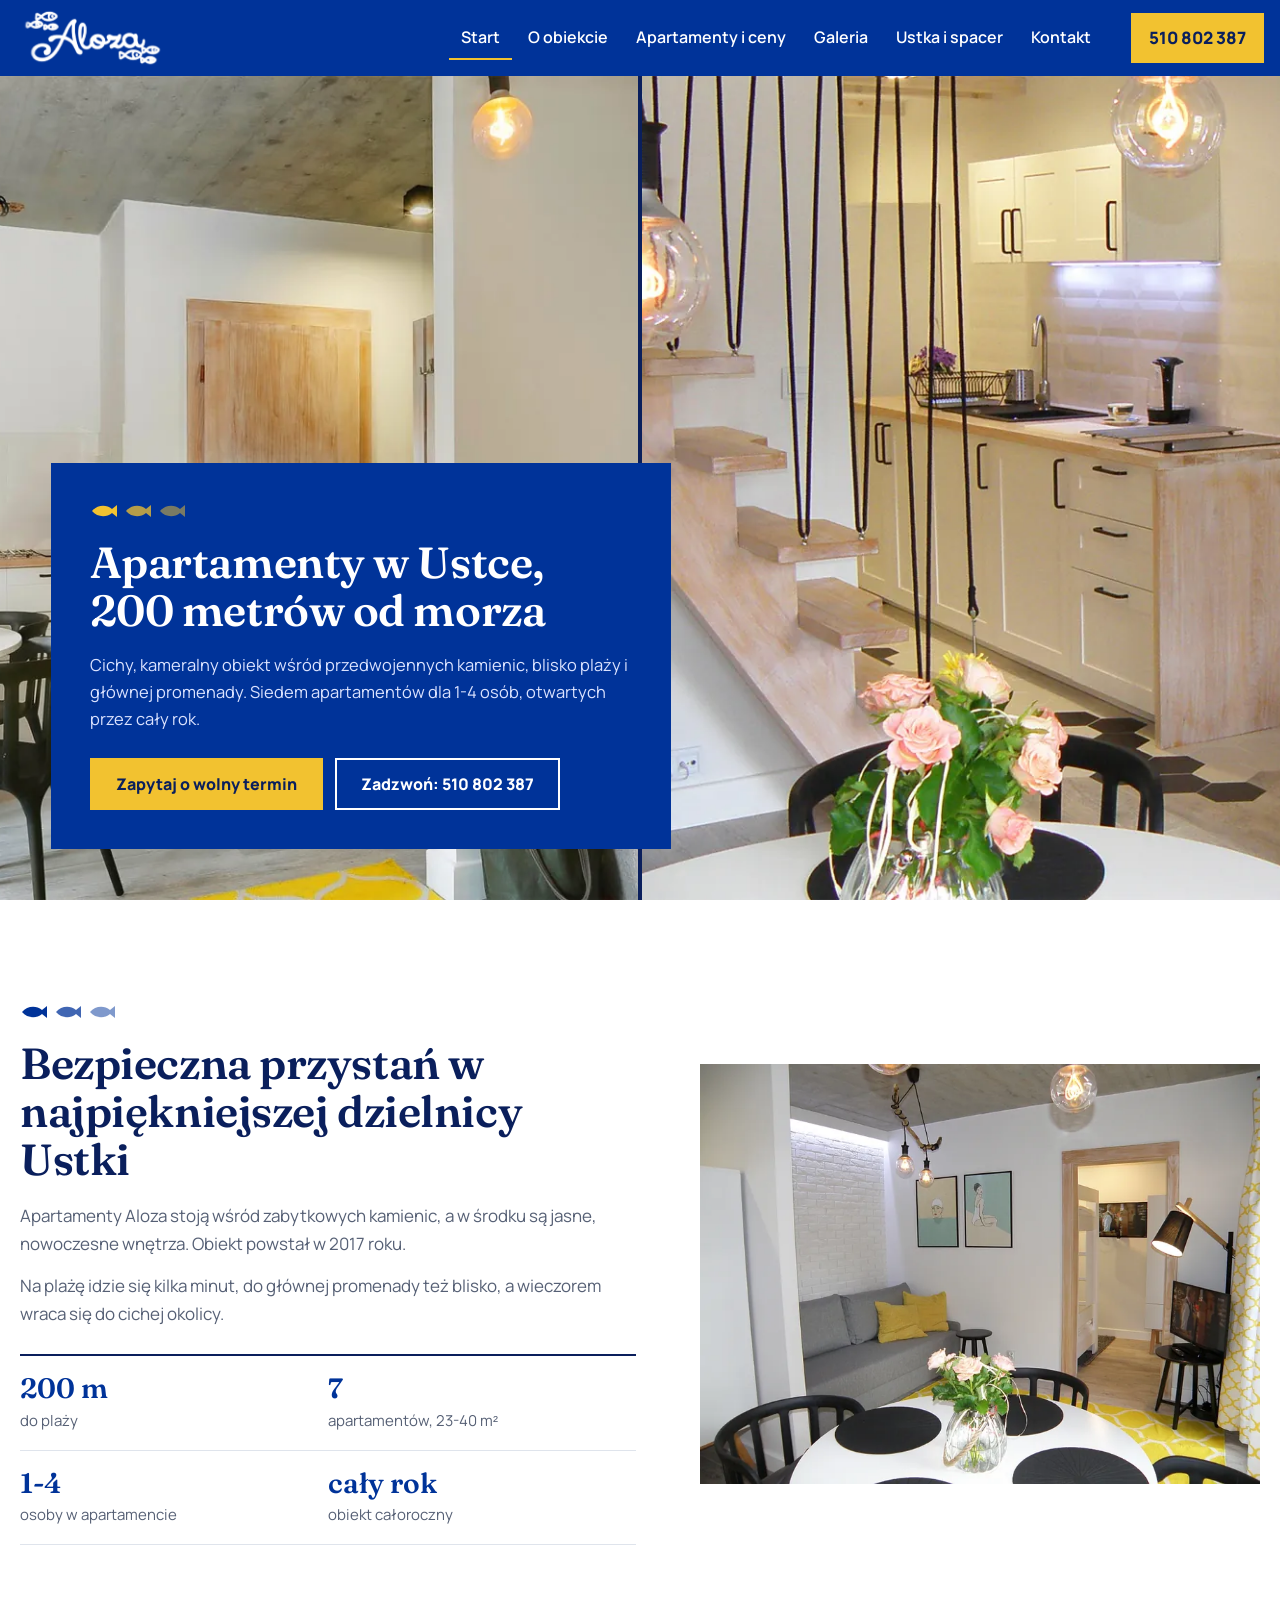
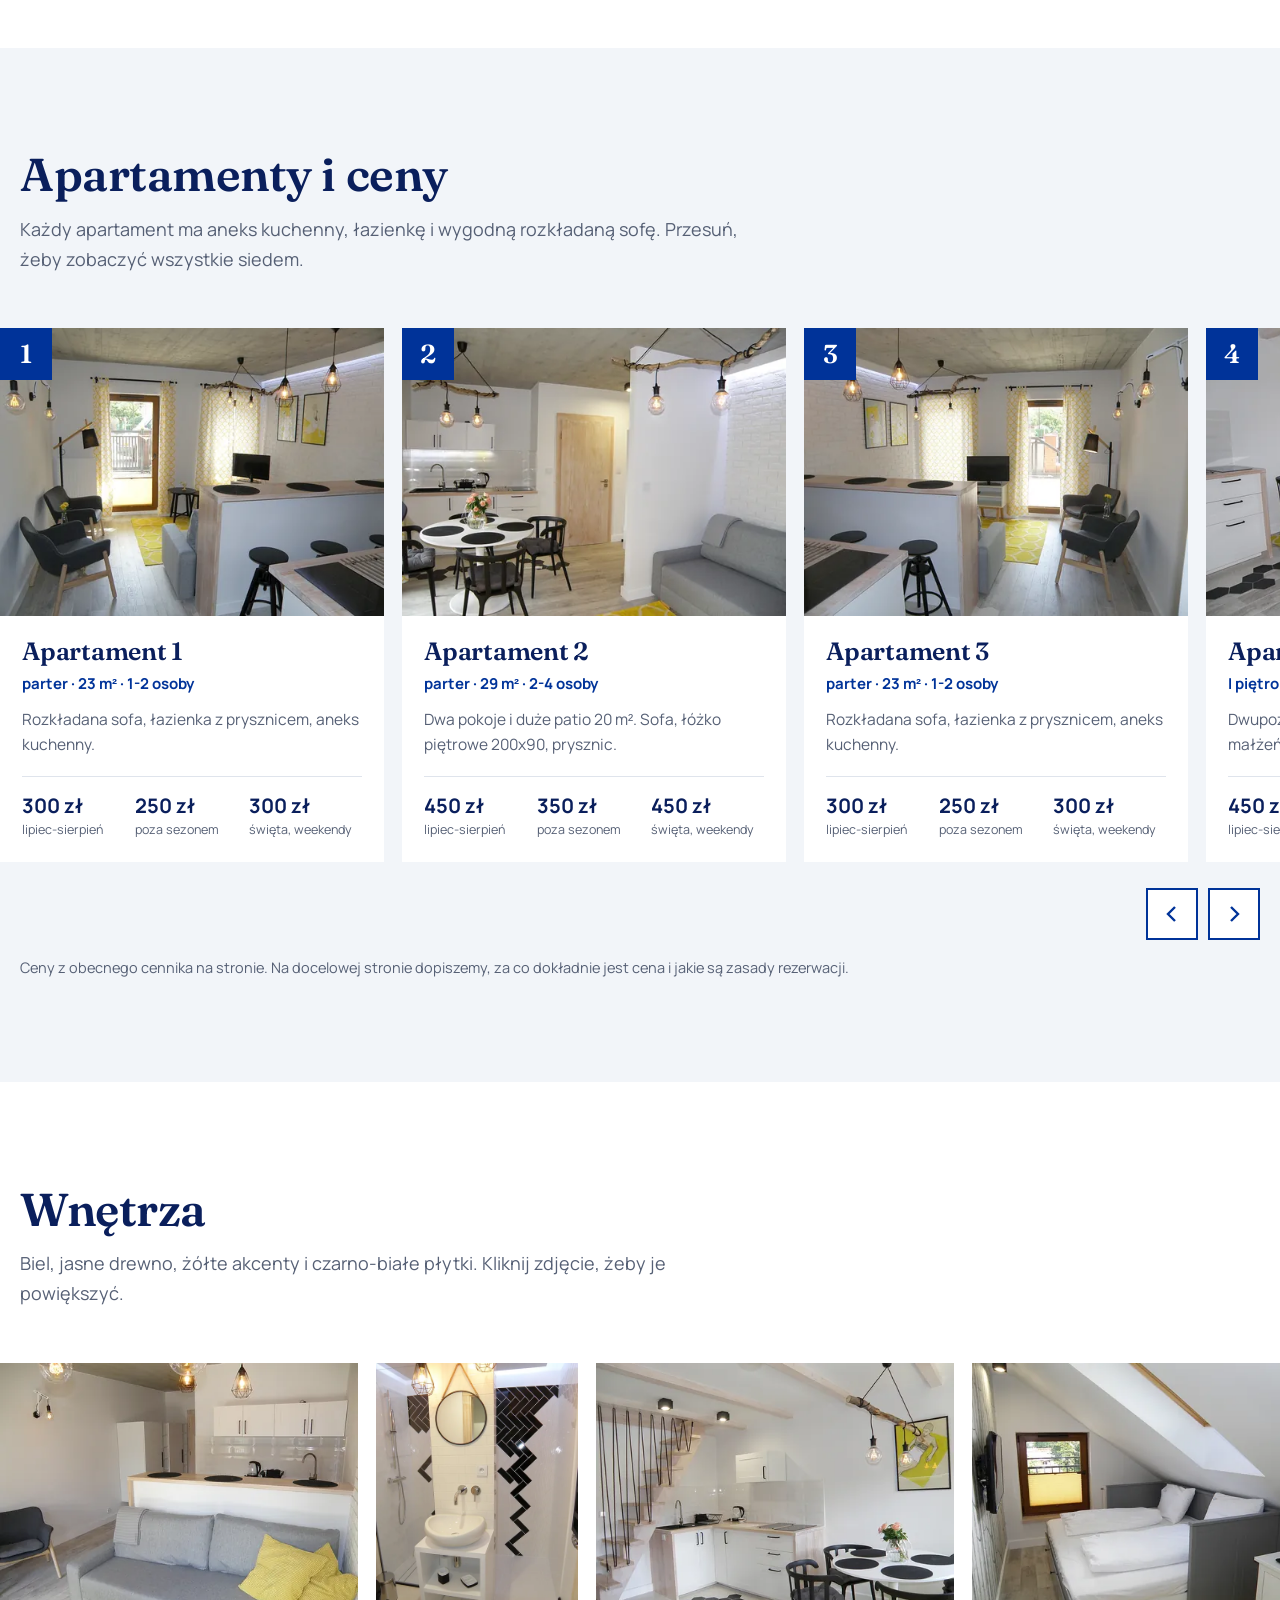
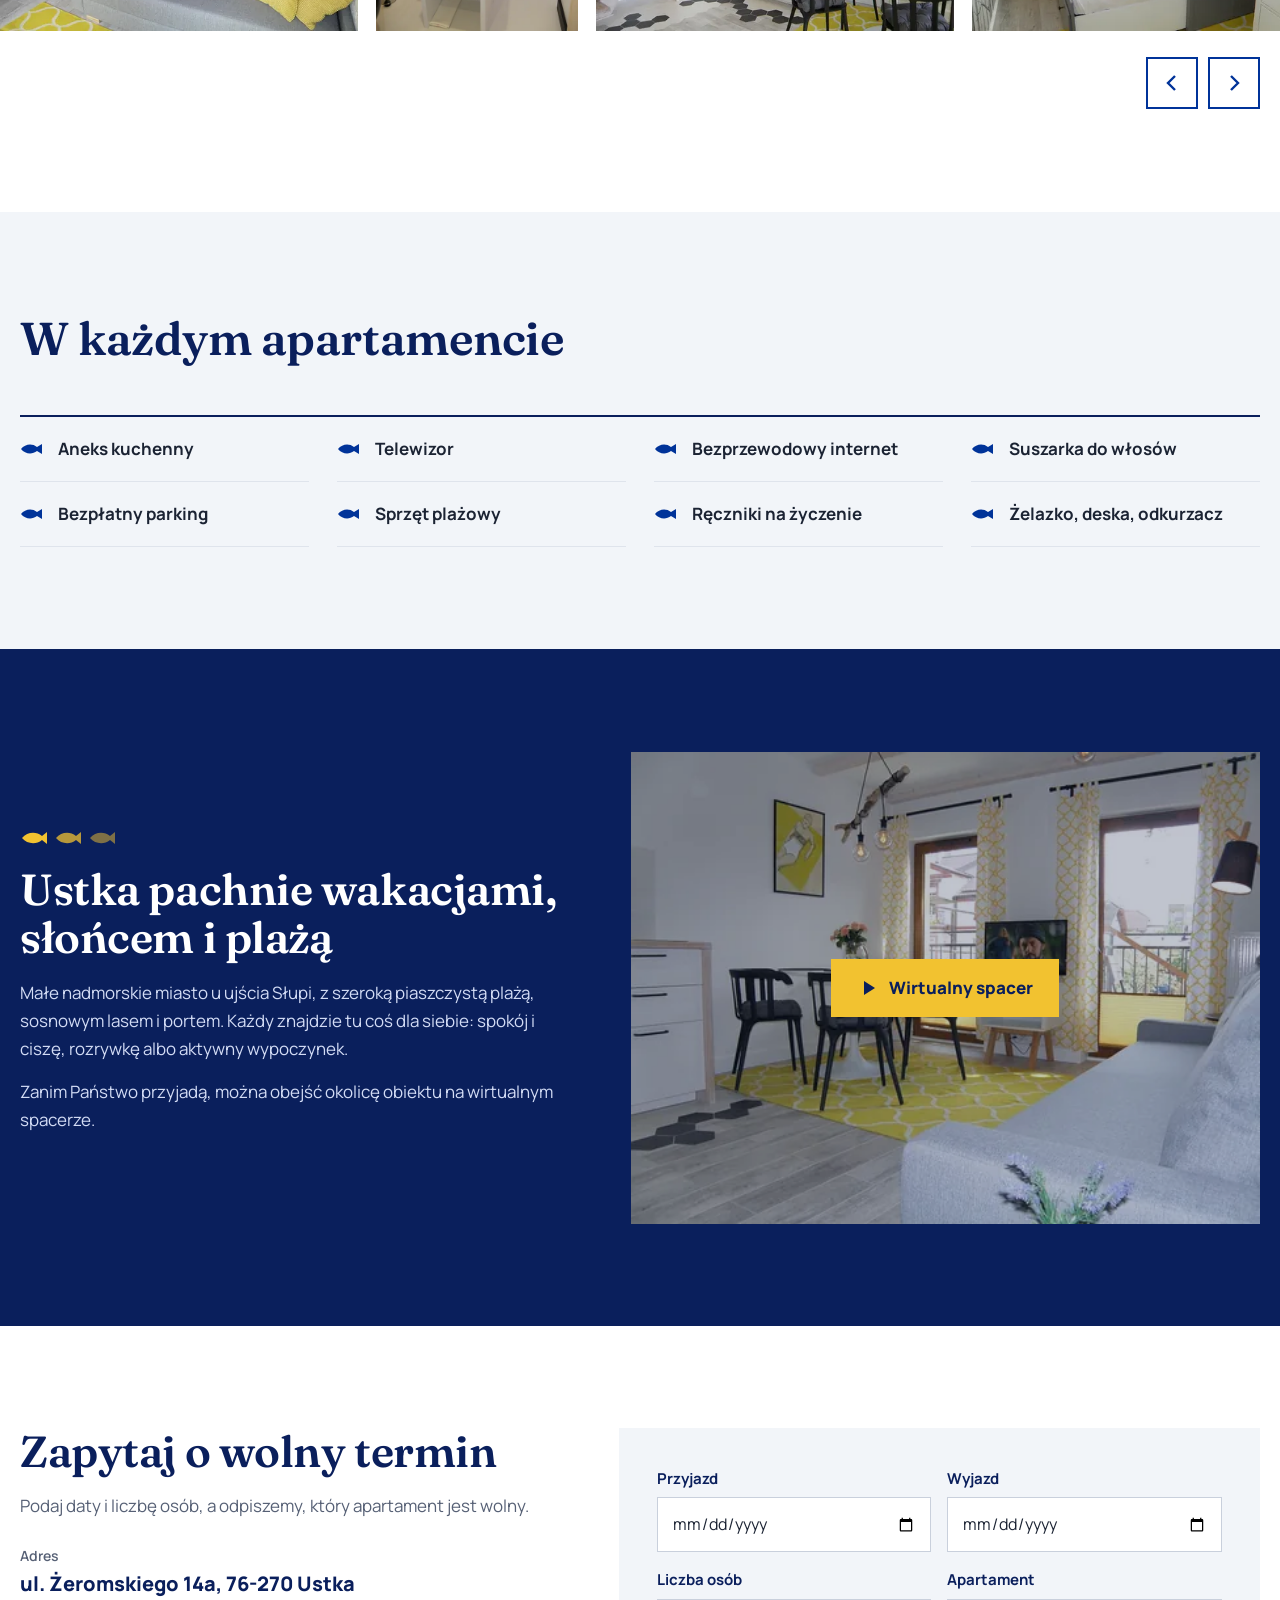
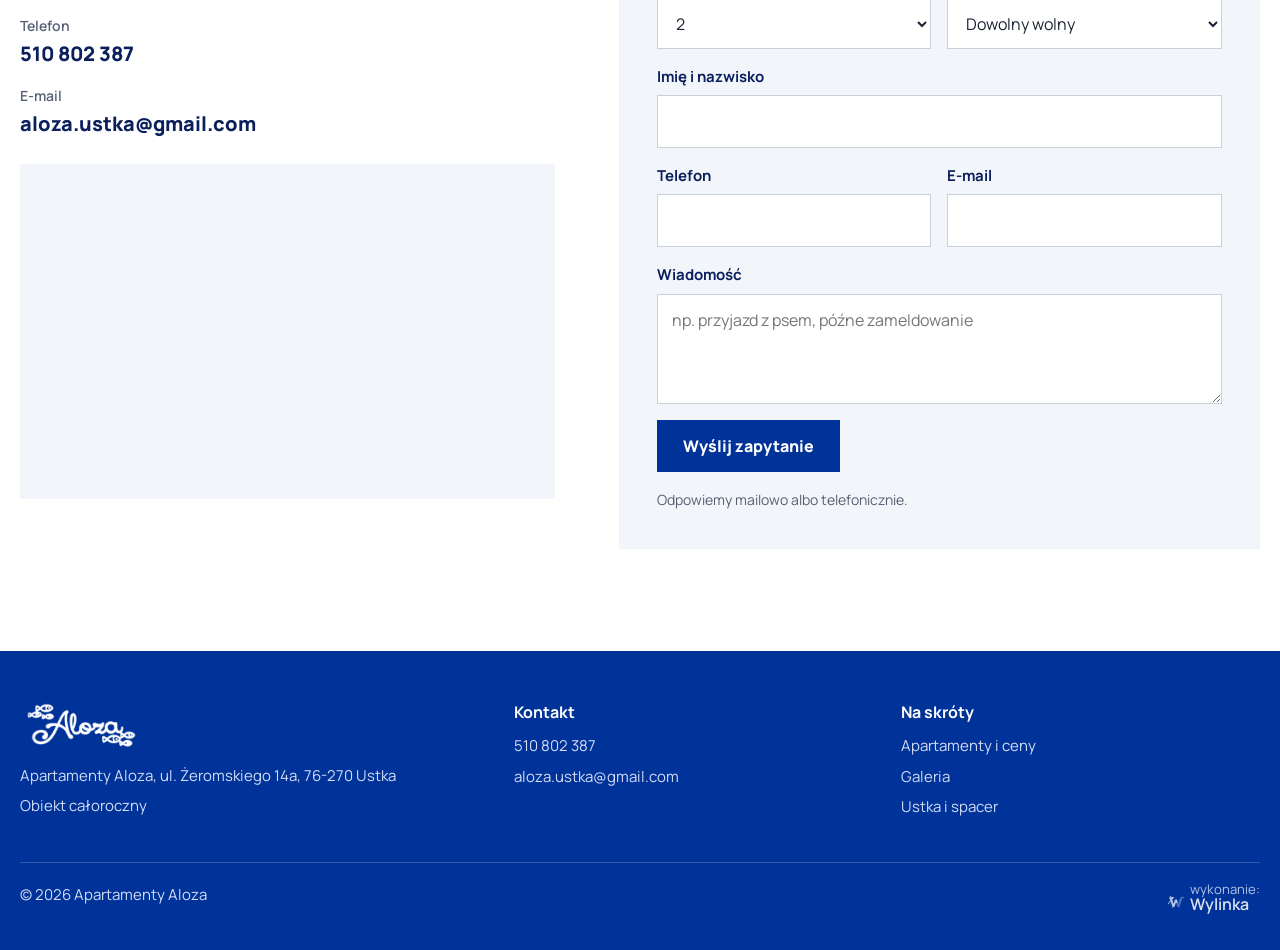
==== index.html @ 6f78b3d1 "Podgląd strony Apartamenty Aloza" ====
<!doctype html>
<html lang="pl">
<head>
<meta charset="utf-8">
<meta name="viewport" content="width=device-width,initial-scale=1">
<meta name="robots" content="noindex, nofollow" data-podglad>
<title>Apartamenty w Ustce 200 m od morza | Apartamenty Aloza, ul. Żeromskiego 14a</title>
<meta name="description" content="Apartamenty Aloza w Ustce: siedem apartamentów dla 1-4 osób, 200 m od plaży, cicha okolica przedwojennych kamienic, bezpłatny parking i Wi-Fi. Obiekt całoroczny.">
<link rel="preload" href="fonts/fraunces-rdzen.woff2" as="font" type="font/woff2" crossorigin>
<link rel="preload" href="fonts/manrope-rdzen.woff2" as="font" type="font/woff2" crossorigin>
<link rel="preload" as="image" href="img/hero1-1000.webp" imagesrcset="img/hero1-640.webp 640w, img/hero1-1000.webp 1000w, img/hero1-1400.webp 1400w, img/hero1-1901.webp 1901w" imagesizes="(max-width: 900px) 100vw, 1901px">
<link rel="icon" href="data:image/svg+xml,%3Csvg xmlns='http://www.w3.org/2000/svg' viewBox='0 0 64 64'%3E%3Crect width='64' height='64' rx='14' fill='%23003399'/%3E%3Cpath d='M12 32c8-11 24-13 34-3l8-6v18l-8-6c-10 10-26 8-34-3z' fill='%23F2C230'/%3E%3Ccircle cx='22' cy='31' r='2.5' fill='%23003399'/%3E%3C/svg%3E">
<style>
@font-face{font-family:"Fraunces";font-weight:300 800;font-display:swap;src:url(fonts/fraunces-rdzen.woff2) format("woff2");unicode-range:U+0020-007E,U+00A0,U+00A9,U+00AB,U+00B0,U+00B7,U+00BB,U+00D3,U+00F3,U+2013-2014,U+2018-2019,U+201C-201E,U+2022,U+2026}
@font-face{font-family:"Fraunces";font-weight:300 800;font-display:swap;src:url(fonts/fraunces-pl.woff2) format("woff2");unicode-range:U+0104-0107,U+0118-0119,U+0141-0144,U+015A-015B,U+0179-017C}
@font-face{font-family:"Manrope";font-style:normal;font-weight:400 800;font-display:swap;src:url(fonts/manrope-rdzen.woff2) format("woff2");unicode-range:U+0020-007E,U+00A0,U+00A9,U+00AB,U+00B0,U+00B2,U+00B7,U+00BB,U+00D3,U+00D7,U+00F3,U+2013-2014,U+2018-2019,U+201C-201E,U+2022,U+2026,U+20AC}
@font-face{font-family:"Manrope";font-style:normal;font-weight:400 800;font-display:swap;src:url(fonts/manrope-pl.woff2) format("woff2");unicode-range:U+0104-0107,U+0118-0119,U+0141-0144,U+015A-015B,U+0179-017C}
:root{--gr:#003399;--gr2:#0A1F5C;--zo:#F2C230;--tx:#1b2333;--tx2:#566075;--sz:#F2F5F9;--li:#dfe4ec;--hh:76px}
*{box-sizing:border-box}
html{scroll-behavior:smooth;scroll-padding-top:var(--hh)}
body{margin:0;background:#fff;color:var(--tx);font:17px/1.65 "Manrope",Arial,sans-serif;-webkit-font-smoothing:antialiased}
img{display:block;max-width:100%}
a{color:inherit}
h1,h2,h3{font-family:"Fraunces",Georgia,serif;font-weight:600;line-height:1.1;margin:0;color:var(--gr2);letter-spacing:-.01em}
.wrap{width:min(1240px,100% - 40px);margin:0 auto}
section{padding:clamp(64px,8vw,120px) 0}
.sek-h{max-width:740px;margin-bottom:clamp(30px,4vw,50px)}
.sek-h h2{font-size:clamp(32px,3.6vw,54px);margin-bottom:14px}
.sek-h p{margin:0;color:var(--tx2);font-size:18px}
/* ławica - motyw rybek z logo */
.lawica{display:block;width:96px;height:20px;margin-bottom:18px;color:var(--gr)}
/* nagłówek */
.hdr{position:sticky;top:0;z-index:60;height:var(--hh);background:var(--gr);color:#fff}
.hdr .wrap{height:100%;display:flex;align-items:center;gap:28px;width:min(1600px,100% - 32px)}
.logo img{width:150px;height:auto}
.menu{margin-left:auto}
.menu ul{display:flex;gap:4px;list-style:none;margin:0;padding:0}
.menu a{display:block;text-decoration:none;font-weight:600;font-size:16px;padding:8px 12px;border-bottom:2px solid transparent}
.menu a:hover{border-color:rgba(255,255,255,.5)}
.menu a.akt{border-color:var(--zo)}
.tel{text-decoration:none;font-weight:800;background:var(--zo);color:var(--gr2);padding:11px 18px;white-space:nowrap}
.tel:hover{background:#ffd34d}
.burger{display:none}
/* pierwszy ekran */
.hero{position:relative;height:calc(100svh - var(--hh));min-height:580px;max-height:1100px;display:grid;grid-template-columns:1fr 1fr;gap:4px;background:var(--gr2)}
.hero figure{margin:0;position:relative;overflow:hidden;height:100%;max-height:857px}
.hero figure img{position:absolute;inset:0;width:100%;height:100%;object-fit:cover}
.hero .f2 img{object-position:30% 50%}
.hpanel{position:absolute;left:clamp(20px,4vw,72px);bottom:clamp(20px,4vw,64px);width:min(620px,calc(100% - 40px));background:var(--gr);color:#fff;padding:clamp(26px,3vw,48px)}
.hpanel .lawica{color:var(--zo)}
.hpanel h1{color:#fff;font-size:clamp(34px,3.4vw,60px);margin-bottom:16px}
.hpanel p{margin:0 0 26px;color:#dbe3ff;font-size:clamp(16.5px,1.1vw,19px)}
.przyc{display:flex;flex-wrap:wrap;gap:12px}
.btn{display:inline-flex;align-items:center;justify-content:center;min-height:52px;padding:0 24px;font-weight:800;font-size:16px;text-decoration:none;border:2px solid transparent;cursor:pointer;font-family:inherit}
.btn-z{background:var(--zo);color:var(--gr2)}
.btn-z:hover{background:#ffd34d}
.btn-o{border-color:#fff;color:#fff;background:transparent}
.btn-o:hover{background:#fff;color:var(--gr)}
.btn-g{background:var(--gr);color:#fff}
.btn-g:hover{background:var(--gr2)}
.pasek{display:none}
@media (min-width:901px) and (min-height:960px){
 .pasek{position:absolute;right:clamp(20px,4vw,72px);bottom:0;height:calc(100% - 857px);left:calc(clamp(20px,4vw,72px) + min(620px,100% - 40px) + 48px);display:flex;align-items:center;justify-content:flex-end;gap:clamp(24px,3vw,64px);color:#fff}
 .pasek div{display:flex;flex-direction:column}
 .pasek b{font-family:"Fraunces",Georgia,serif;font-weight:600;font-size:clamp(24px,1.8vw,34px);line-height:1.1;color:var(--zo)}
 .pasek span{color:#c9d4f5;font-size:15px}
}
/* o obiekcie */
.obiekt{display:grid;grid-template-columns:1.1fr 1fr;gap:clamp(30px,5vw,90px);align-items:center}
.obiekt h2{font-size:clamp(32px,3.4vw,52px);margin-bottom:18px}
.obiekt p{color:var(--tx2);margin:0 0 14px}
.fakty{display:grid;grid-template-columns:1fr 1fr;gap:0;border-top:2px solid var(--gr2);margin-top:26px}
.fakty div{padding:16px 0;border-bottom:1px solid var(--li)}
.fakty b{display:block;font-family:"Fraunces",Georgia,serif;font-size:28px;color:var(--gr);font-weight:600;line-height:1.2}
.fakty span{color:var(--tx2);font-size:15px}
.obiekt figure{margin:0;aspect-ratio:4/3;overflow:hidden}
.obiekt figure img{width:100%;height:100%;object-fit:cover}
/* apartamenty */
.ap-bg{background:var(--sz)}
.tor-w{position:relative}
.tor{display:flex;gap:18px;overflow-x:auto;scroll-snap-type:x mandatory;scrollbar-width:none;padding:4px 20px 8px;margin:0 -20px;cursor:grab}
.tor::-webkit-scrollbar{display:none}
.tor.ciag{cursor:grabbing;scroll-snap-type:none}
.ap{flex:0 0 clamp(280px,30vw,390px);scroll-snap-align:start;background:#fff;display:flex;flex-direction:column}
.ap .fot{aspect-ratio:4/3;overflow:hidden;position:relative}
.ap .fot img{width:100%;height:100%;object-fit:cover;pointer-events:none;user-select:none}
.ap .nr{position:absolute;left:0;top:0;background:var(--gr);color:#fff;font-family:"Fraunces",Georgia,serif;font-size:26px;font-weight:600;width:52px;height:52px;display:grid;place-items:center}
.ap .tr{padding:22px 22px 24px;display:flex;flex-direction:column;flex:1}
.ap h3{font-size:25px;margin-bottom:6px}
.ap .par{color:var(--gr);font-weight:700;font-size:15px;margin:0 0 10px}
.ap .op{color:var(--tx2);font-size:15.5px;margin:0 0 18px}
.ceny{margin-top:auto;display:grid;grid-template-columns:repeat(3,1fr);border-top:1px solid var(--li)}
.ceny div{padding:12px 6px 0 0}
.ceny b{display:block;font-size:20px;color:var(--gr2)}
.ceny span{font-size:12.5px;color:var(--tx2);line-height:1.3;display:block}
.strz{display:flex;gap:10px;justify-content:flex-end;margin-top:18px}
.strz button{width:52px;height:52px;border:2px solid var(--gr);background:#fff;color:var(--gr);cursor:pointer;display:grid;place-items:center}
.strz button:hover{background:var(--gr);color:#fff}
.uwaga{margin:16px 0 0;color:var(--tx2);font-size:14.5px}
/* galeria */
.gal figure{margin:0;flex:0 0 clamp(250px,28vw,380px);scroll-snap-align:start;aspect-ratio:4/3;overflow:hidden;background:var(--sz)}
.gal figure.pion{flex-basis:clamp(141px,15.75vw,214px);aspect-ratio:3/4}
.gal img{width:100%;height:100%;object-fit:cover;pointer-events:none;user-select:none}
/* wyposażenie */
.wyp{display:grid;grid-template-columns:repeat(4,1fr);gap:0 28px;border-top:2px solid var(--gr2)}
.wyp div{padding:18px 0;border-bottom:1px solid var(--li);font-weight:700;display:flex;gap:12px;align-items:center}
.wyp svg{flex:none;color:var(--gr)}
/* ustka - ciemna sekcja */
.ustka{background:var(--gr2);color:#d3dcf5}
.ustka h2{color:#fff}
.ustka .lawica{color:var(--zo)}
.ust{display:grid;grid-template-columns:1fr 1.15fr;gap:clamp(30px,5vw,90px);align-items:center}
.ust h2{font-size:clamp(32px,3.4vw,52px);margin-bottom:18px}
.ust p{margin:0 0 14px}
.spacer{position:relative;aspect-ratio:4/3;background:#06143d;overflow:hidden}
.spacer img{width:100%;height:100%;object-fit:cover;opacity:.75}
.spacer button{position:absolute;left:50%;top:50%;transform:translate(-50%,-50%);background:var(--zo);color:var(--gr2);border:0;font:800 17px/1 "Manrope",Arial;padding:18px 26px;cursor:pointer;display:flex;gap:10px;align-items:center}
.spacer iframe{position:absolute;inset:0;width:100%;height:100%;border:0}
/* kontakt */
.kon{display:grid;grid-template-columns:1fr 1.2fr;gap:clamp(30px,5vw,80px);align-items:start}
.kon h2{font-size:clamp(32px,3.4vw,52px);margin-bottom:16px}
.dane{display:grid;gap:14px;margin:24px 0}
.dane span{display:block;font-size:14px;color:var(--tx2);font-weight:600}
.dane a,.dane b{font-weight:800;font-size:20px;text-decoration:none;color:var(--gr2);overflow-wrap:anywhere}
.mapa{aspect-ratio:16/10;background:var(--sz);position:relative}
.mapa iframe{position:absolute;inset:0;width:100%;height:100%;border:0}
form{background:var(--sz);padding:clamp(22px,3vw,40px);display:grid;grid-template-columns:1fr 1fr;gap:16px}
label{display:flex;flex-direction:column;gap:6px;font-weight:700;font-size:15px;color:var(--gr2)}
label.pel{grid-column:1/-1}
input,select,textarea{font:inherit;font-weight:400;font-size:16px;padding:12px 14px;border:1.5px solid #c9d0dc;background:#fff;color:var(--tx);width:100%;border-radius:0}
input:focus,select:focus,textarea:focus{outline:2px solid var(--gr);border-color:var(--gr)}
textarea{min-height:110px;resize:vertical}
form .btn{grid-column:1/-1;justify-self:start}
.info{grid-column:1/-1;margin:0;font-size:14px;color:var(--tx2)}
/* stopka */
.stopka{background:var(--gr);color:#d3dcf5;padding:48px 0 30px;font-size:15px}
.stopka .wrap{display:grid;grid-template-columns:1.3fr 1fr 1fr;gap:28px}
.stopka b{color:#fff;display:block;margin-bottom:8px;font-size:16px}
.stopka a{text-decoration:none;overflow-wrap:anywhere}
.stopka a:hover{color:#fff}
.stopka p{margin:0 0 6px}
.stopka img{width:120px;height:auto;margin-bottom:12px}
.dol{grid-column:1/-1;border-top:1px solid rgba(255,255,255,.2);padding-top:20px;margin-top:8px;display:flex;justify-content:space-between;gap:16px;flex-wrap:wrap}
.wylinka-badge{display:inline-flex;align-items:center;gap:.4em;color:inherit;text-decoration:none;font-size:.875em;line-height:1;opacity:.85}
.wylinka-badge:hover,.wylinka-badge:focus-visible{opacity:1}
.wylinka-badge:focus-visible{outline:2px solid currentColor;outline-offset:3px;border-radius:2px}
.wylinka-badge svg{width:18px;height:18px;flex:none;overflow:visible}
.wylinka-badge b{font-weight:600}
.wylinka-badge .wy-old{opacity:.45;transform-origin:40px 30px;transition:transform .32s cubic-bezier(.3,.7,.4,1),opacity .32s ease-out}
.wylinka-badge .wy-pod{opacity:0;transition:opacity .2s ease-out .08s}
.wylinka-badge:hover .wy-old,.wylinka-badge:focus-visible .wy-old{transform:translate(9px,7px) rotate(9deg);opacity:0}
.wylinka-badge:hover .wy-pod,.wylinka-badge:focus-visible .wy-pod{opacity:1}
@media (prefers-reduced-motion:reduce){.wylinka-badge .wy-old,.wylinka-badge .wy-pod{transition:none}.wylinka-badge:hover .wy-old,.wylinka-badge:focus-visible .wy-old{transform:none;opacity:.45}.wylinka-badge:hover .wy-pod,.wylinka-badge:focus-visible .wy-pod{opacity:0}}
.lb{position:fixed;inset:0;z-index:90;background:rgba(6,14,40,.94);display:none;align-items:center;justify-content:center;padding:20px}
.lb.on{display:flex}
.lb img{max-width:min(100%,1000px);max-height:88vh;width:auto;height:auto}
.lb button{position:absolute;top:14px;right:14px;width:48px;height:48px;border:0;background:#fff;font-size:24px;cursor:pointer}
@media (max-width:1100px){
 .menu a{padding:8px 8px;font-size:15px}
 .wyp{grid-template-columns:repeat(3,1fr)}
}
@media (max-width:900px){
 :root{--hh:64px}
 .logo img{width:112px}
 .menu{position:fixed;top:var(--hh);left:0;right:0;background:var(--gr);padding:8px 16px 20px;display:none;box-shadow:0 12px 24px rgba(0,0,0,.2)}
 .menu.on{display:block}
 .menu ul{flex-direction:column}
 .menu a{font-size:18px;padding:12px 4px;border-bottom:1px solid rgba(255,255,255,.15)}
 .burger{display:inline-flex;align-items:center;margin-left:auto;height:44px;padding:0 16px;border:2px solid #fff;background:transparent;color:#fff;font:800 15px/1 "Manrope",Arial;cursor:pointer}
 .hdr .tel{display:none}
 .hero{height:auto;min-height:0;max-height:none;display:block;background:var(--gr)}
 .hero .f2{display:none}
 .hero .f1{aspect-ratio:1901/857;height:auto}
 .hpanel{position:static;width:auto;padding:22px 20px 26px}
 .hpanel .lawica{margin-bottom:12px}
 .hpanel h1{font-size:clamp(27px,7.6vw,36px);margin-bottom:12px}
 .hpanel p{font-size:16px;margin-bottom:24px}
 .btn{min-height:50px;padding:0 18px}
 .obiekt,.ust,.kon{grid-template-columns:minmax(0,1fr)}
 .wyp{grid-template-columns:1fr 1fr}
 .stopka .wrap{grid-template-columns:1fr 1fr}
 .stopka .wrap>div:first-child{grid-column:1/-1}
}
@media (max-width:560px){
 .wrap{width:calc(100% - 32px)}
 .tor{padding:4px 16px 8px;margin:0 -16px}
 .przyc .btn{flex:1 1 auto}
 .tnr{display:none}
 form{grid-template-columns:1fr}
 .wyp{grid-template-columns:1fr}
 .fakty b{font-size:24px}
}
@media (max-height:700px) and (max-width:900px){
 .hero .f1{aspect-ratio:2.4/1}
 .hpanel .lawica{display:none}
 .hpanel h1{font-size:clamp(25px,7vw,32px)}
}
</style>
</head>
<body>
<header class="hdr">
 <div class="wrap">
  <a class="logo" href="#top" aria-label="Apartamenty Aloza - strona główna"><img src="img/logo.png" width="309" height="134" alt="Aloza"></a>
  <nav class="menu" id="menu" aria-label="Menu główne">
   <ul>
    <li><a href="#top" class="akt">Start</a></li>
    <li><a href="#obiekt">O obiekcie</a></li>
    <li><a href="#apartamenty">Apartamenty i ceny</a></li>
    <li><a href="#galeria">Galeria</a></li>
    <li><a href="#ustka">Ustka i spacer</a></li>
    <li><a href="#kontakt">Kontakt</a></li>
   </ul>
  </nav>
  <a class="tel" href="tel:+48510802387">510 802 387</a>
  <button class="burger" id="burger" aria-expanded="false" aria-controls="menu">Menu</button>
 </div>
</header>

<main id="top">
<div class="hero">
 <figure class="f1"><img src="img/hero1-1000.webp" srcset="img/hero1-640.webp 640w, img/hero1-1000.webp 1000w, img/hero1-1400.webp 1400w, img/hero1-1901.webp 1901w" sizes="(max-width: 900px) 100vw, 1901px" width="1901" height="857" alt="Jasny apartament z aneksem kuchennym i stołem" fetchpriority="high"></figure>
 <figure class="f2"><img src="img/hero2-1000.webp" srcset="img/hero2-640.webp 640w, img/hero2-1000.webp 1000w, img/hero2-1400.webp 1400w, img/hero2-1901.webp 1901w" sizes="1901px" width="1901" height="857" alt="Dwupoziomowy apartament ze schodami i sofą"></figure>
 <div class="hpanel">
  <svg class="lawica" viewBox="0 0 96 20" aria-hidden="true" fill="currentColor"><path d="M2 10c5-6 14-7 20-2l5-4v12l-5-4c-6 5-15 4-20-2z"/><path d="M36 10c5-6 14-7 20-2l5-4v12l-5-4c-6 5-15 4-20-2z" opacity=".75"/><path d="M70 10c5-6 14-7 20-2l5-4v12l-5-4c-6 5-15 4-20-2z" opacity=".5"/></svg>
  <h1>Apartamenty w Ustce, 200 metrów od morza</h1>
  <p>Cichy, kameralny obiekt wśród przedwojennych kamienic, blisko plaży i głównej promenady. Siedem apartamentów dla 1-4 osób, otwartych przez cały rok.</p>
  <div class="przyc">
   <a class="btn btn-z" href="#kontakt">Zapytaj o wolny termin</a>
   <a class="btn btn-o" href="tel:+48510802387">Zadzwoń<span class="tnr">: 510 802 387</span></a>
  </div>
 </div>
 <div class="pasek" aria-hidden="true"><div><b>200 m</b><span>do plaży</span></div><div><b>7 apartamentów</b><span>dla 1-4 osób</span></div><div><b>cały rok</b><span>obiekt całoroczny</span></div><div><b>parking</b><span>bezpłatny, przy obiekcie</span></div></div>
</div>

<section id="obiekt">
 <div class="wrap obiekt">
  <div>
   <svg class="lawica" viewBox="0 0 96 20" aria-hidden="true" fill="currentColor"><path d="M2 10c5-6 14-7 20-2l5-4v12l-5-4c-6 5-15 4-20-2z"/><path d="M36 10c5-6 14-7 20-2l5-4v12l-5-4c-6 5-15 4-20-2z" opacity=".75"/><path d="M70 10c5-6 14-7 20-2l5-4v12l-5-4c-6 5-15 4-20-2z" opacity=".5"/></svg>
   <h2>Bezpieczna przystań w najpiękniejszej dzielnicy Ustki</h2>
   <p>Apartamenty Aloza stoją wśród zabytkowych kamienic, a w środku są jasne, nowoczesne wnętrza. Obiekt powstał w 2017 roku.</p>
   <p>Na plażę idzie się kilka minut, do głównej promenady też blisko, a wieczorem wraca się do cichej okolicy.</p>
   <div class="fakty">
    <div><b>200 m</b><span>do plaży</span></div>
    <div><b>7</b><span>apartamentów, 23-40 m²</span></div>
    <div><b>1-4</b><span>osoby w apartamencie</span></div>
    <div><b>cały rok</b><span>obiekt całoroczny</span></div>
   </div>
  </div>
  <figure><img src="img/g03-1-1000.webp" srcset="img/g03-1-480.webp 480w, img/g03-1-800.webp 800w, img/g03-1-1000.webp 1000w" sizes="(max-width: 900px) 100vw, 560px" width="1000" height="750" alt="Salon z okrągłym stołem i sofą w apartamencie" loading="lazy"></figure>
 </div>
</section>

<section id="apartamenty" class="ap-bg">
 <div class="wrap">
  <div class="sek-h">
   <h2>Apartamenty i ceny</h2>
   <p>Każdy apartament ma aneks kuchenny, łazienkę i wygodną rozkładaną sofę. Przesuń, żeby zobaczyć wszystkie siedem.</p>
  </div>
  <div class="tor-w">
   <div class="tor" data-tor>
    <article class="ap"><div class="fot"><img src="img/a1-800.webp" srcset="img/a1-480.webp 480w, img/a1-800.webp 800w, img/a1-1000.webp 1000w" sizes="(max-width: 560px) 85vw, 390px" width="800" height="600" alt="Apartament 1" loading="lazy"><span class="nr">1</span></div><div class="tr"><h3>Apartament 1</h3><p class="par">parter · 23 m² · 1-2 osoby</p><p class="op">Rozkładana sofa, łazienka z prysznicem, aneks kuchenny.</p><div class="ceny"><div><b>300 zł</b><span>lipiec-sierpień</span></div><div><b>250 zł</b><span>poza sezonem</span></div><div><b>300 zł</b><span>święta, weekendy</span></div></div></div></article>
    <article class="ap"><div class="fot"><img src="img/a2-800.webp" srcset="img/a2-480.webp 480w, img/a2-800.webp 800w, img/a2-1000.webp 1000w" sizes="(max-width: 560px) 85vw, 390px" width="800" height="600" alt="Apartament 2" loading="lazy"><span class="nr">2</span></div><div class="tr"><h3>Apartament 2</h3><p class="par">parter · 29 m² · 2-4 osoby</p><p class="op">Dwa pokoje i duże patio 20 m². Sofa, łóżko piętrowe 200x90, prysznic.</p><div class="ceny"><div><b>450 zł</b><span>lipiec-sierpień</span></div><div><b>350 zł</b><span>poza sezonem</span></div><div><b>450 zł</b><span>święta, weekendy</span></div></div></div></article>
    <article class="ap"><div class="fot"><img src="img/a3-800.webp" srcset="img/a3-480.webp 480w, img/a3-800.webp 800w, img/a3-1000.webp 1000w" sizes="(max-width: 560px) 85vw, 390px" width="800" height="600" alt="Apartament 3" loading="lazy"><span class="nr">3</span></div><div class="tr"><h3>Apartament 3</h3><p class="par">parter · 23 m² · 1-2 osoby</p><p class="op">Rozkładana sofa, łazienka z prysznicem, aneks kuchenny.</p><div class="ceny"><div><b>300 zł</b><span>lipiec-sierpień</span></div><div><b>250 zł</b><span>poza sezonem</span></div><div><b>300 zł</b><span>święta, weekendy</span></div></div></div></article>
    <article class="ap"><div class="fot"><img src="img/a4-800.webp" srcset="img/a4-480.webp 480w, img/a4-800.webp 800w, img/a4-1000.webp 1000w" sizes="(max-width: 560px) 85vw, 390px" width="800" height="600" alt="Apartament 4" loading="lazy"><span class="nr">4</span></div><div class="tr"><h3>Apartament 4</h3><p class="par">I piętro · 35 m² · 2-4 osoby</p><p class="op">Dwupoziomowy z balkonem. Na górze łóżko małżeńskie, na dole sofa.</p><div class="ceny"><div><b>450 zł</b><span>lipiec-sierpień</span></div><div><b>350 zł</b><span>poza sezonem</span></div><div><b>450 zł</b><span>święta, weekendy</span></div></div></div></article>
    <article class="ap"><div class="fot"><img src="img/a5-800.webp" srcset="img/a5-480.webp 480w, img/a5-800.webp 800w, img/a5-1000.webp 1000w" sizes="(max-width: 560px) 85vw, 390px" width="800" height="600" alt="Apartament 5" loading="lazy"><span class="nr">5</span></div><div class="tr"><h3>Apartament 5</h3><p class="par">I piętro · 29 m² · 2-4 osoby</p><p class="op">Dwa pokoje, duży balkon i taras. Sofa, łóżko piętrowe 200x90.</p><div class="ceny"><div><b>450 zł</b><span>lipiec-sierpień</span></div><div><b>350 zł</b><span>poza sezonem</span></div><div><b>450 zł</b><span>święta, weekendy</span></div></div></div></article>
    <article class="ap"><div class="fot"><img src="img/a6-800.webp" srcset="img/a6-480.webp 480w, img/a6-800.webp 800w, img/a6-1000.webp 1000w" sizes="(max-width: 560px) 85vw, 390px" width="800" height="600" alt="Apartament 6" loading="lazy"><span class="nr">6</span></div><div class="tr"><h3>Apartament 6</h3><p class="par">I piętro · 39 m² · 2-4 osoby</p><p class="op">Dwupoziomowy z balkonem. Na górze łóżko małżeńskie, na dole sofa.</p><div class="ceny"><div><b>450 zł</b><span>lipiec-sierpień</span></div><div><b>350 zł</b><span>poza sezonem</span></div><div><b>450 zł</b><span>święta, weekendy</span></div></div></div></article>
    <article class="ap"><div class="fot"><img src="img/a7-800.webp" srcset="img/a7-480.webp 480w, img/a7-800.webp 800w, img/a7-1000.webp 1000w" sizes="(max-width: 560px) 85vw, 390px" width="800" height="600" alt="Apartament 7" loading="lazy"><span class="nr">7</span></div><div class="tr"><h3>Apartament 7</h3><p class="par">II piętro · 40 m² · 2-3 osoby</p><p class="op">Poddasze z wanną i dwiema rozkładanymi sofami.</p><div class="ceny"><div><b>350 zł</b><span>lipiec-sierpień</span></div><div><b>300 zł</b><span>poza sezonem</span></div><div><b>350 zł</b><span>święta, weekendy</span></div></div></div></article>
   </div>
   <div class="strz"><button type="button" data-w="-1" aria-label="Poprzednie apartamenty"><svg width="20" height="20" viewBox="0 0 20 20" aria-hidden="true"><path d="M13 3 6 10l7 7" fill="none" stroke="currentColor" stroke-width="2.4"/></svg></button><button type="button" data-w="1" aria-label="Następne apartamenty"><svg width="20" height="20" viewBox="0 0 20 20" aria-hidden="true"><path d="m7 3 7 7-7 7" fill="none" stroke="currentColor" stroke-width="2.4"/></svg></button></div>
  </div>
  <p class="uwaga">Ceny z obecnego cennika na stronie. Na docelowej stronie dopiszemy, za co dokładnie jest cena i jakie są zasady rezerwacji.</p>
 </div>
</section>

<section id="galeria">
 <div class="wrap">
  <div class="sek-h">
   <h2>Wnętrza</h2>
   <p>Biel, jasne drewno, żółte akcenty i czarno-białe płytki. Kliknij zdjęcie, żeby je powiększyć.</p>
  </div>
  <div class="tor-w gal">
   <div class="tor" data-tor>
    <figure><img src="img/g02-2-800.webp" srcset="img/g02-2-480.webp 480w, img/g02-2-800.webp 800w" sizes="380px" data-duze="img/g02-2-1000.webp" width="800" height="600" alt="Salon z sofą i żółtymi poduszkami" loading="lazy"></figure>
    <figure class="pion"><img src="img/g08-800.webp" srcset="img/g08-480.webp 480w, img/g08-800.webp 800w" sizes="214px" data-duze="img/g08-800.webp" width="800" height="1067" alt="Łazienka z czarnymi płytkami" loading="lazy"></figure>
    <figure><img src="img/g03-3-800.webp" srcset="img/g03-3-480.webp 480w, img/g03-3-800.webp 800w" sizes="380px" data-duze="img/g03-3-1000.webp" width="800" height="600" alt="Aneks kuchenny i schody w apartamencie dwupoziomowym" loading="lazy"></figure>
    <figure><img src="img/g06-2-800.webp" srcset="img/g06-2-480.webp 480w, img/g06-2-800.webp 800w" sizes="380px" data-duze="img/g06-2-1000.webp" width="800" height="600" alt="Sypialnia na poddaszu z łóżkiem małżeńskim" loading="lazy"></figure>
    <figure><img src="img/g04-800.webp" srcset="img/g04-480.webp 480w, img/g04-800.webp 800w" sizes="380px" data-duze="img/g04-1000.webp" width="800" height="600" alt="Aneks kuchenny z kwiatami na blacie" loading="lazy"></figure>
    <figure class="pion"><img src="img/g06-800.webp" srcset="img/g06-480.webp 480w, img/g06-800.webp 800w" sizes="214px" data-duze="img/g06-800.webp" width="800" height="1067" alt="Umywalka i lustro w łazience" loading="lazy"></figure>
    <figure><img src="img/g07-3-800.webp" srcset="img/g07-3-480.webp 480w, img/g07-3-800.webp 800w" sizes="380px" data-duze="img/g07-3-1000.webp" width="800" height="600" alt="Łazienka z wanną na poddaszu" loading="lazy"></figure>
    <figure><img src="img/g02-3-800.webp" srcset="img/g02-3-480.webp 480w, img/g02-3-800.webp 800w" sizes="380px" data-duze="img/g02-3-1000.webp" width="800" height="600" alt="Jadalnia i salon z widokiem na balkon" loading="lazy"></figure>
    <figure><img src="img/g04-2-800.webp" srcset="img/g04-2-480.webp 480w, img/g04-2-800.webp 800w" sizes="380px" data-duze="img/g04-2-1000.webp" width="800" height="600" alt="Sofa przy białej ścianie z cegły" loading="lazy"></figure>
    <figure class="pion"><img src="img/g09-800.webp" srcset="img/g09-480.webp 480w, img/g09-800.webp 800w" sizes="214px" data-duze="img/g09-800.webp" width="800" height="1067" alt="Łazienka z prysznicem" loading="lazy"></figure>
   </div>
   <div class="strz"><button type="button" data-w="-1" aria-label="Poprzednie zdjęcia"><svg width="20" height="20" viewBox="0 0 20 20" aria-hidden="true"><path d="M13 3 6 10l7 7" fill="none" stroke="currentColor" stroke-width="2.4"/></svg></button><button type="button" data-w="1" aria-label="Następne zdjęcia"><svg width="20" height="20" viewBox="0 0 20 20" aria-hidden="true"><path d="m7 3 7 7-7 7" fill="none" stroke="currentColor" stroke-width="2.4"/></svg></button></div>
  </div>
 </div>
</section>

<section class="ap-bg" aria-labelledby="wyp-h">
 <div class="wrap">
  <div class="sek-h"><h2 id="wyp-h">W każdym apartamencie</h2></div>
  <div class="wyp">
   <div><svg width="26" height="12" viewBox="0 0 26 12" fill="currentColor" aria-hidden="true"><path d="M1 6c4-5 11-6 16-2l5-3v10l-5-3C12 12 5 11 1 6z"/></svg>Aneks kuchenny</div>
   <div><svg width="26" height="12" viewBox="0 0 26 12" fill="currentColor" aria-hidden="true"><path d="M1 6c4-5 11-6 16-2l5-3v10l-5-3C12 12 5 11 1 6z"/></svg>Telewizor</div>
   <div><svg width="26" height="12" viewBox="0 0 26 12" fill="currentColor" aria-hidden="true"><path d="M1 6c4-5 11-6 16-2l5-3v10l-5-3C12 12 5 11 1 6z"/></svg>Bezprzewodowy internet</div>
   <div><svg width="26" height="12" viewBox="0 0 26 12" fill="currentColor" aria-hidden="true"><path d="M1 6c4-5 11-6 16-2l5-3v10l-5-3C12 12 5 11 1 6z"/></svg>Suszarka do włosów</div>
   <div><svg width="26" height="12" viewBox="0 0 26 12" fill="currentColor" aria-hidden="true"><path d="M1 6c4-5 11-6 16-2l5-3v10l-5-3C12 12 5 11 1 6z"/></svg>Bezpłatny parking</div>
   <div><svg width="26" height="12" viewBox="0 0 26 12" fill="currentColor" aria-hidden="true"><path d="M1 6c4-5 11-6 16-2l5-3v10l-5-3C12 12 5 11 1 6z"/></svg>Sprzęt plażowy</div>
   <div><svg width="26" height="12" viewBox="0 0 26 12" fill="currentColor" aria-hidden="true"><path d="M1 6c4-5 11-6 16-2l5-3v10l-5-3C12 12 5 11 1 6z"/></svg>Ręczniki na życzenie</div>
   <div><svg width="26" height="12" viewBox="0 0 26 12" fill="currentColor" aria-hidden="true"><path d="M1 6c4-5 11-6 16-2l5-3v10l-5-3C12 12 5 11 1 6z"/></svg>Żelazko, deska, odkurzacz</div>
  </div>
 </div>
</section>

<section id="ustka" class="ustka">
 <div class="wrap ust">
  <div>
   <svg class="lawica" viewBox="0 0 96 20" aria-hidden="true" fill="currentColor"><path d="M2 10c5-6 14-7 20-2l5-4v12l-5-4c-6 5-15 4-20-2z"/><path d="M36 10c5-6 14-7 20-2l5-4v12l-5-4c-6 5-15 4-20-2z" opacity=".75"/><path d="M70 10c5-6 14-7 20-2l5-4v12l-5-4c-6 5-15 4-20-2z" opacity=".5"/></svg>
   <h2>Ustka pachnie wakacjami, słońcem i plażą</h2>
   <p>Małe nadmorskie miasto u ujścia Słupi, z szeroką piaszczystą plażą, sosnowym lasem i portem. Każdy znajdzie tu coś dla siebie: spokój i ciszę, rozrywkę albo aktywny wypoczynek.</p>
   <p>Zanim Państwo przyjadą, można obejść okolicę obiektu na wirtualnym spacerze.</p>
  </div>
  <div class="spacer" id="spacer">
   <img src="img/g02-3-800.webp" srcset="img/g02-3-480.webp 480w, img/g02-3-800.webp 800w, img/g02-3-1000.webp 1000w" sizes="(max-width: 900px) 100vw, 640px" width="800" height="600" alt="Apartament z balkonem" loading="lazy">
   <button type="button" id="spacer-btn"><svg width="22" height="22" viewBox="0 0 22 22" aria-hidden="true"><path d="M7 4l11 7-11 7z" fill="currentColor"/></svg>Wirtualny spacer</button>
  </div>
 </div>
</section>

<section id="kontakt">
 <div class="wrap kon">
  <div>
   <h2>Zapytaj o wolny termin</h2>
   <p style="color:var(--tx2);margin:0">Podaj daty i liczbę osób, a odpiszemy, który apartament jest wolny.</p>
   <div class="dane">
    <div><span>Adres</span><b>ul. Żeromskiego 14a, 76-270 Ustka</b></div>
    <div><span>Telefon</span><a href="tel:+48510802387">510 802 387</a></div>
    <div><span>E-mail</span><a href="mailto:aloza.ustka@gmail.com">aloza.ustka@gmail.com</a></div>
   </div>
   <div class="mapa" id="mapa" data-src="https://www.google.com/maps?q=%C5%BBeromskiego+14a,+76-270+Ustka&amp;output=embed"></div>
  </div>
  <form id="formularz" novalidate>
   <label>Przyjazd<input name="od" type="date"></label>
   <label>Wyjazd<input name="do" type="date"></label>
   <label>Liczba osób<select name="osoby"><option>1</option><option selected>2</option><option>3</option><option>4</option></select></label>
   <label>Apartament<select name="ap"><option>Dowolny wolny</option><option>1-2 osobowy (23 m²)</option><option>Dwupokojowy (29 m²)</option><option>Dwupoziomowy</option><option>Z wanną (40 m²)</option></select></label>
   <label class="pel">Imię i nazwisko<input name="imie" autocomplete="name"></label>
   <label>Telefon<input name="tel" type="tel" autocomplete="tel"></label>
   <label>E-mail<input name="email" type="email" autocomplete="email"></label>
   <label class="pel">Wiadomość<textarea name="msg" placeholder="np. przyjazd z psem, późne zameldowanie"></textarea></label>
   <button class="btn btn-g" type="submit">Wyślij zapytanie</button>
   <p class="info" id="finfo">Odpowiemy mailowo albo telefonicznie.</p>
  </form>
 </div>
</section>
</main>

<footer class="stopka">
 <div class="wrap">
  <div><img src="img/logo.png" width="309" height="134" alt="Aloza" loading="lazy"><p>Apartamenty Aloza, ul. Żeromskiego 14a, 76-270 Ustka</p><p>Obiekt całoroczny</p></div>
  <div><b>Kontakt</b><p><a href="tel:+48510802387">510 802 387</a></p><p><a href="mailto:aloza.ustka@gmail.com">aloza.ustka@gmail.com</a></p></div>
  <div><b>Na skróty</b><p><a href="#apartamenty">Apartamenty i ceny</a></p><p><a href="#galeria">Galeria</a></p><p><a href="#ustka">Ustka i spacer</a></p></div>
  <div class="dol"><span>© 2026 Apartamenty Aloza</span><a class="wylinka-badge" href="https://wylinka.pl/?utm_source=aloza.com.pl&amp;utm_medium=stopka&amp;utm_campaign=wykonanie" rel="noopener" title="Strona wykonana przez Wylinka"><svg viewBox="0 0 64 64" aria-hidden="true" focusable="false" fill="currentColor"><path d="M9.8 22.8l-1.2-7.9 2.2-3.7 15.5 4.6-.5 1.5-7.2 5.5 4.7 15.6 5-15.6 7 0 4.1 12.7-4.2-.9-2.6 1.8-.8-2.2-5.3 15.6-4.3 0 .4 .2-2.1 2.8-1.3-1.1 1.1-1.4-3.1 .2-.1-1.7 2.2-.1-5.7-16.5-4.8 .6-.8 3.1 0 .5-.3 .5 .8 2.2-1.6 .5-.4-1.3-.8 1.6-1.5-.8 .8-1.6-1.4 .6-.6-1.6 2.3-.8 .2-.4 1.3-4.8 5.9-.8-2.4-6.9zM15.2 13.7l-.1-.4-.4 .8-.1 .8 .1 1 .1 .4 .3 .7 .3-.9 .1-.7 0-.8z"/><path class="wy-pod" d="M37.1 49.8l-4.5-13.3 2.6-1.8 4.2 .9 .9 2.8 3-9.7 0-.5 .1-.8 3.2-8.4 .5-1 .6-1 .9-1.1 1.3-1 1.1-.7 1.4-.5 1.4-.3 .7 0 .9 0 1.2 .3 1.4 .6 .8 .5 .7 .7 .6 .7 .5 .9 .3 .9 .1 .9 0 .8-.2 .9-.5 .9-.5 .6-.7 .5-.7 .3-.1-.1 0-.1 .5-.5 .3-.7 .2-.5 0-.6-.1-.6-.3-.7-.4-.5-.4-.4-.5-.3-.6-.3-.7 0-.7 .1-.6 .1-.5 .4-.5 .5-.3 .5-.2 .7-.1 1.5-1.4 5.1-.8 3.3-.3 .7-.5 .7-6 17.5 1.9 .1-.1 1.7-3.1-.2 1.1 1.4-1.3 1.1-2.1-2.8 .4-.2z"/><path class="wy-old" d="M40.8 50l.4-.2-4.1 0-4.2-12.5 2.5-1.7 4.3 .9 .6 1.9 .6-1.6 0-.3 2.4-7.8 0-.5 .1-.8 3.2-8.4 .4-.8 .6-.9 .9-1.2 .9-.9 1.3-.8 1.4-.6 1.2-.3 1.4-.1 1.3 .1 .6 .2 .8 .3 1.1 .6 .9 .7 .7 .9 .5 .9 .3 .9 .1 1.1-.1 .9-.3 .9-.4 .7-.6 .7-.6 .4-.6 .2-.1-.1 0-.1 .5-.5 .3-.7 .2-.5 0-.5-.1-.6-.2-.6-.3-.5-.4-.5-.5-.3-.6-.3-.7-.1-.6 0-.6 .1-.6 .3-.6 .5-.3 .4-.2 .5-.1 .5-.1 1.5-1.4 5.1-.8 3.3-.3 .7-.5 .7-6 17.5 1.9 .1-.1 1.7-3.1-.2 1.1 1.4-1.3 1.1zM49.6 17.1l.6 1.7-1.5 1.9 .4 .4 1.8-2.1-.7-2.1zM48.1 28.3l.5 1.8-1.7 1.8 .4 .4 1.9-2-.6-2.2zM37.9 41.7l1.7-1.5-.4-.4-1.7 1.4zM42.6 38.7l-1.5 2.8 1.1 2-1.3 2.6 .5 .2 1.5-2.8-1.1-2 1.4-2.5z"/></svg><span>wykonanie: <b>Wylinka</b></span></a></div>
 </div>
</footer>

<div class="lb" id="lb" role="dialog" aria-label="Powiększone zdjęcie"><img alt=""><button type="button" aria-label="Zamknij">×</button></div>

<script>
(function(){
 var b=document.getElementById('burger'),m=document.getElementById('menu');
 b.addEventListener('click',function(){var o=m.classList.toggle('on');b.setAttribute('aria-expanded',o);b.textContent=o?'Zamknij':'Menu';});
 m.addEventListener('click',function(e){if(e.target.tagName==='A'){m.classList.remove('on');b.setAttribute('aria-expanded','false');b.textContent='Menu';}});
 var linki=[].slice.call(m.querySelectorAll('a')),sek=linki.map(function(a){return document.querySelector(a.getAttribute('href'));});
 function akt(){var y=scrollY+120,i=0;sek.forEach(function(s,k){if(s&&s.offsetTop<=y)i=k;});linki.forEach(function(a,k){a.classList.toggle('akt',k===i);});}
 addEventListener('scroll',akt,{passive:true});akt();
 document.querySelectorAll('.tor-w').forEach(function(w){
  var t=w.querySelector('[data-tor]'),x0,s0,ruch=false,wcis=false;
  w.querySelectorAll('[data-w]').forEach(function(btn){btn.addEventListener('click',function(){t.scrollBy({left:+btn.dataset.w*t.clientWidth*.8,behavior:'smooth'});});});
  t.addEventListener('pointerdown',function(e){if(e.pointerType!=='mouse')return;wcis=true;ruch=false;x0=e.clientX;s0=t.scrollLeft;});
  addEventListener('pointermove',function(e){if(!wcis)return;var d=e.clientX-x0;if(Math.abs(d)>5){ruch=true;t.classList.add('ciag');}t.scrollLeft=s0-d;});
  addEventListener('pointerup',function(){if(!wcis)return;wcis=false;t.classList.remove('ciag');});
  t.addEventListener('click',function(e){if(ruch){e.preventDefault();ruch=false;return;}var f=e.target.closest('figure'),im=f&&f.querySelector('img[data-duze]');if(im){var lb=document.getElementById('lb');lb.querySelector('img').src=im.dataset.duze;lb.querySelector('img').alt=im.alt;lb.classList.add('on');}});
 });
 var lb=document.getElementById('lb');lb.addEventListener('click',function(e){if(e.target.tagName!=='IMG')lb.classList.remove('on');});
 addEventListener('keydown',function(e){if(e.key==='Escape')lb.classList.remove('on');});
 document.getElementById('spacer-btn').addEventListener('click',function(){var f=document.createElement('iframe');f.src='https://www.google.com/maps/embed?pb=!4v1526303419789!6m8!1m7!1sCAoSLEFGMVFpcFBiV2JROEVXaFlaNFNVQUZnejFsbDVVeHB3Qjh0RENmZWdCUE5F!2m2!1d54.586044114474!2d16.860696679919!3f257.4860850673913!4f-5.802301204026108!5f0.7820865974627469';f.title='Wirtualny spacer';f.allowFullscreen=true;f.loading='lazy';document.getElementById('spacer').appendChild(f);this.remove();});
 var mapa=document.getElementById('mapa');
 if('IntersectionObserver' in window){new IntersectionObserver(function(en,o){if(en[0].isIntersecting){var f=document.createElement('iframe');f.src=mapa.dataset.src;f.title='Mapa dojazdu';f.loading='lazy';mapa.appendChild(f);o.disconnect();}},{rootMargin:'200px'}).observe(mapa);}
 document.getElementById('formularz').addEventListener('submit',function(e){e.preventDefault();document.getElementById('finfo').textContent='To podgląd strony, formularz zacznie wysyłać zapytania na docelowej stronie.';});
})();
</script>
</body>
</html>
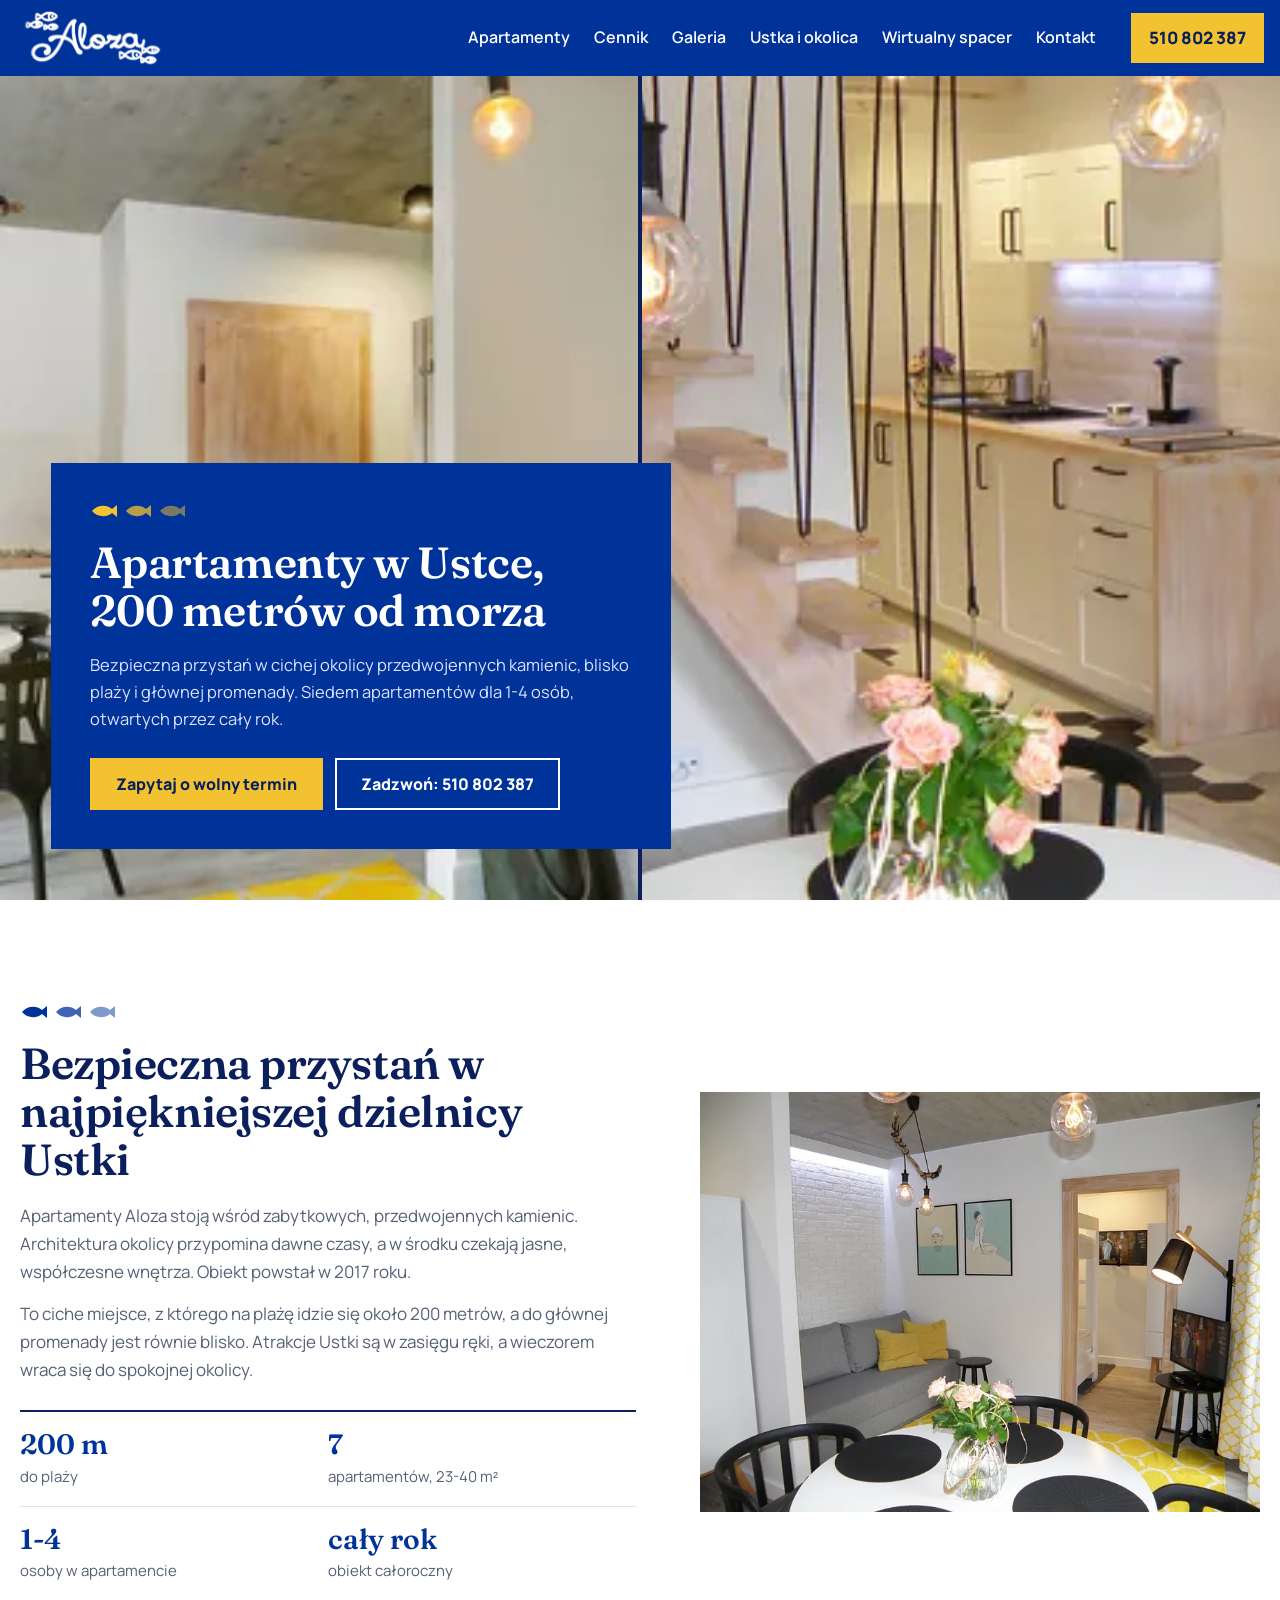
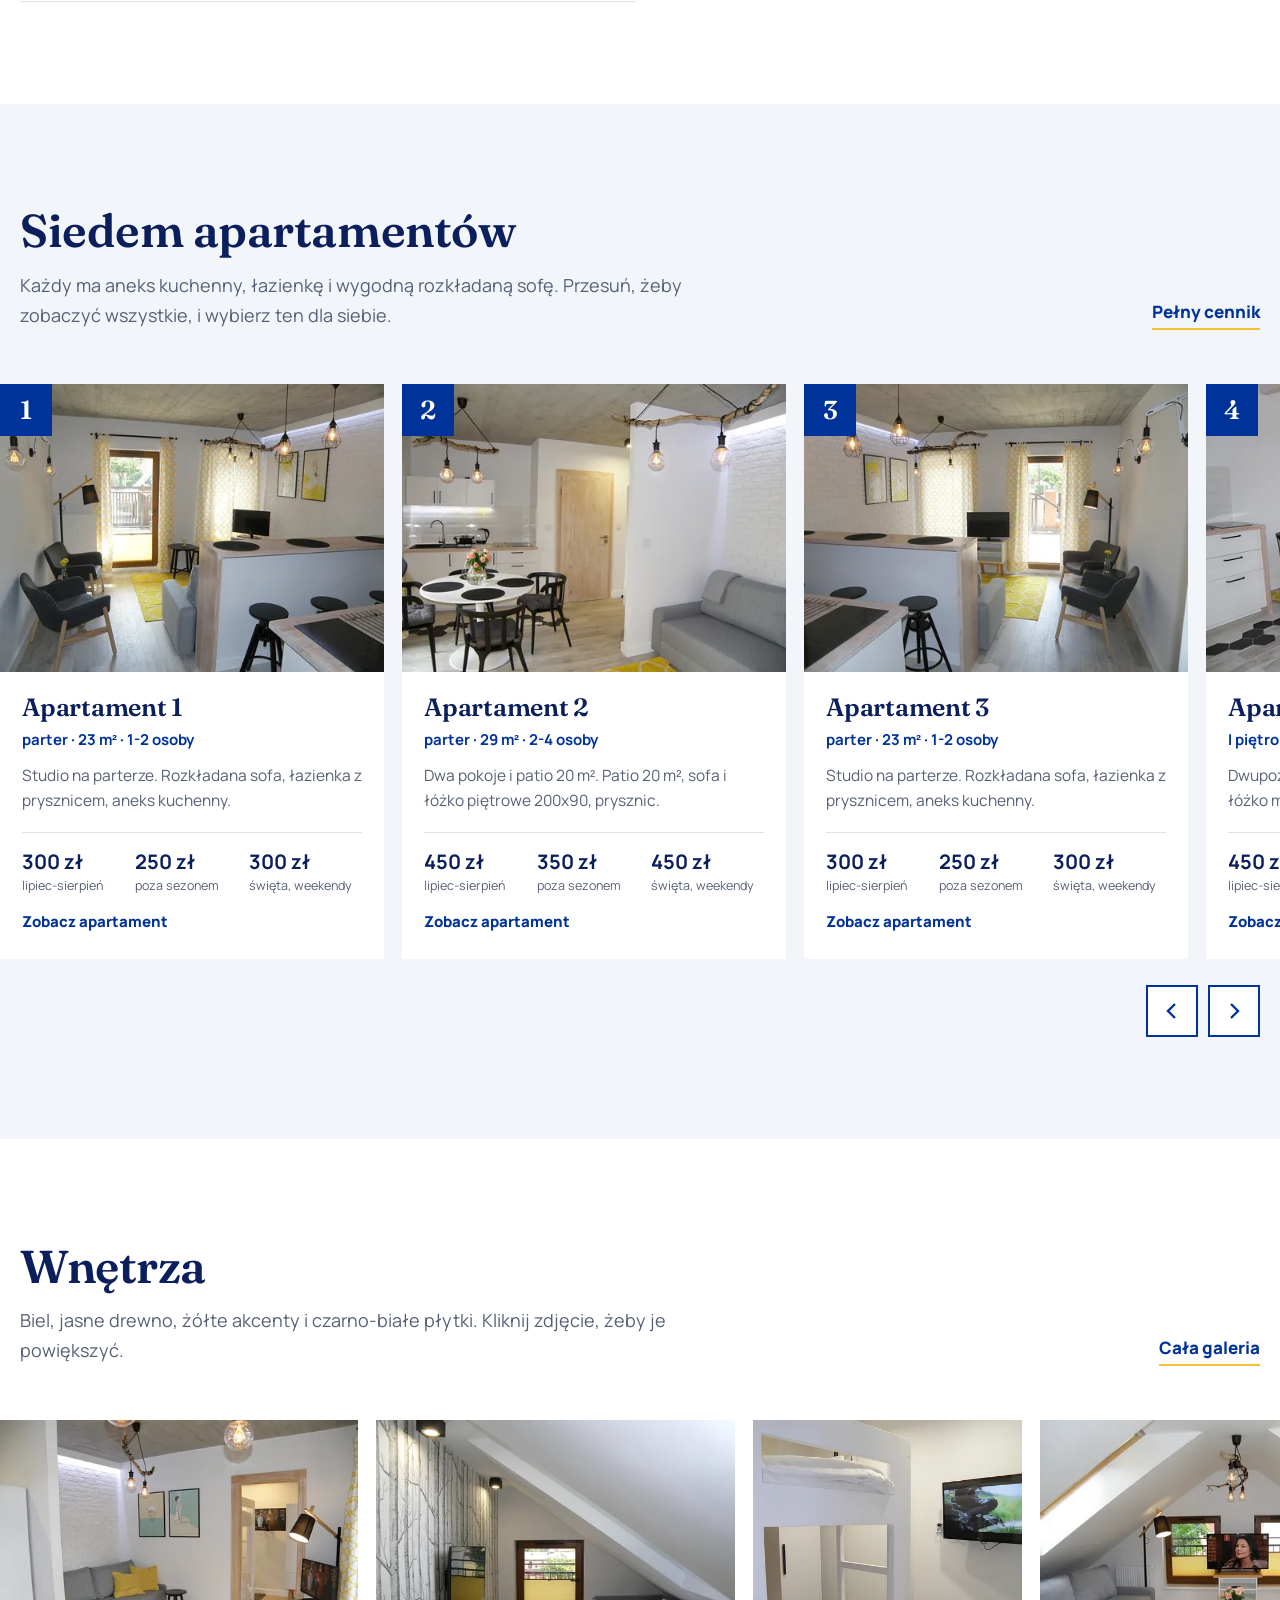
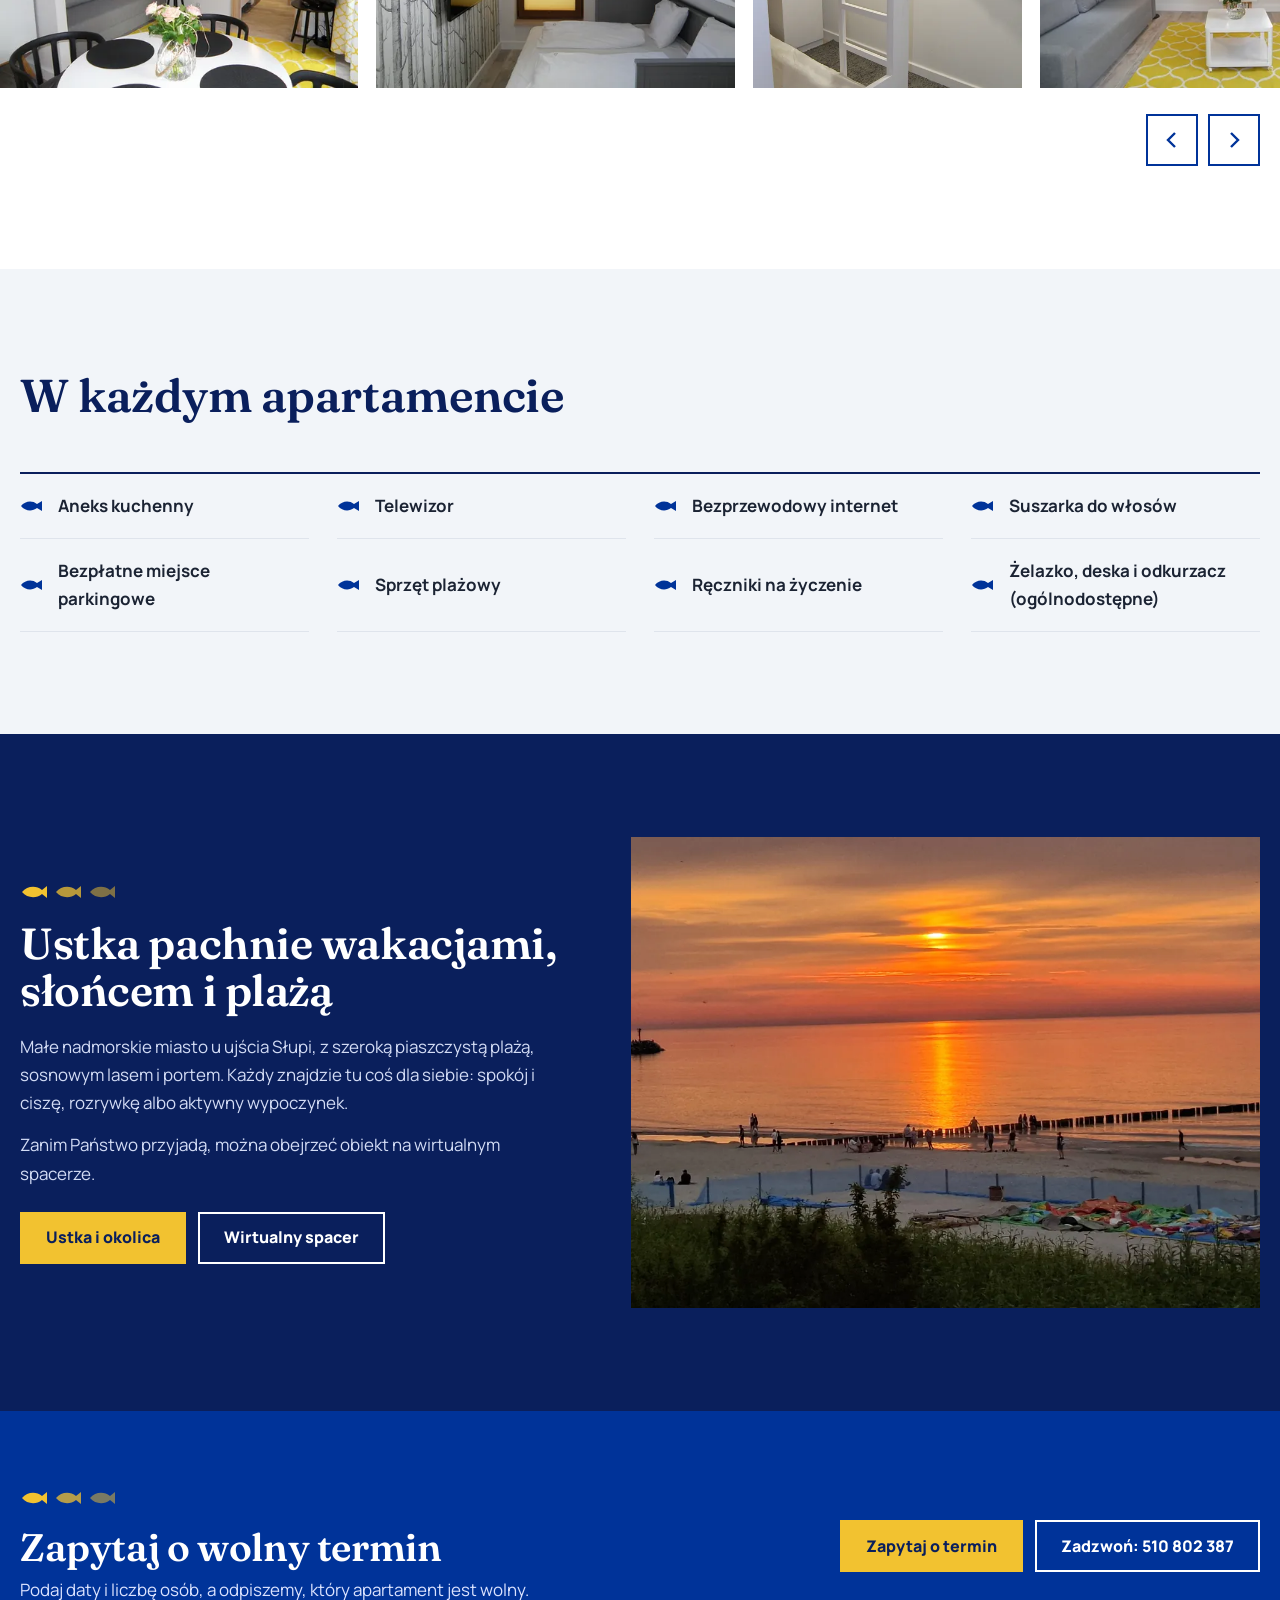
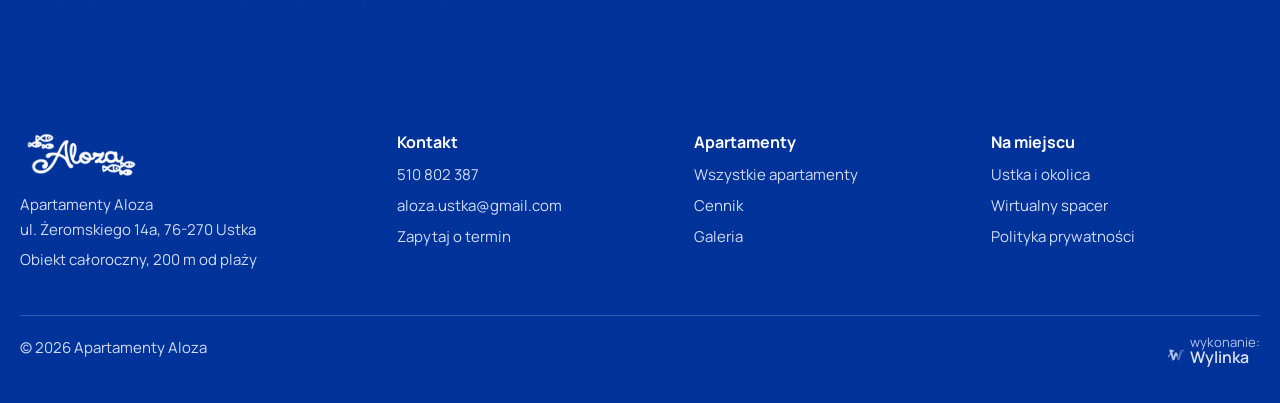
==== commit 7eea0aa9: "Pełna strona: podstrony apartamentów, cennik, galeria, Ustka, spacer, kontakt, polityka prywatności" ====
--- a/index.html
+++ b/index.html
@@ -4,232 +4,51 @@
 <meta charset="utf-8">
 <meta name="viewport" content="width=device-width,initial-scale=1">
 <meta name="robots" content="noindex, nofollow" data-podglad>
-<title>Apartamenty w Ustce 200 m od morza | Apartamenty Aloza, ul. Żeromskiego 14a</title>
-<meta name="description" content="Apartamenty Aloza w Ustce: siedem apartamentów dla 1-4 osób, 200 m od plaży, cicha okolica przedwojennych kamienic, bezpłatny parking i Wi-Fi. Obiekt całoroczny.">
+<title>Apartamenty w Ustce 200 m od morza | Apartamenty Aloza</title>
+<meta name="description" content="Apartamenty Aloza w Ustce: siedem apartamentów dla 1-4 osób, 200 m od plaży, w cichej okolicy przedwojennych kamienic. Bezpłatny parking i Wi-Fi, obiekt całoroczny.">
+<link rel="canonical" href="https://aloza.com.pl/">
+<meta property="og:type" content="website">
+<meta property="og:locale" content="pl_PL">
+<meta property="og:site_name" content="Apartamenty Aloza">
+<meta property="og:title" content="Apartamenty w Ustce 200 m od morza | Apartamenty Aloza">
+<meta property="og:description" content="Apartamenty Aloza w Ustce: siedem apartamentów dla 1-4 osób, 200 m od plaży, w cichej okolicy przedwojennych kamienic. Bezpłatny parking i Wi-Fi, obiekt całoroczny.">
+<meta property="og:url" content="https://aloza.com.pl/">
+<meta property="og:image" content="https://aloza.com.pl/img/hero1-1400.webp">
+<meta name="theme-color" content="#003399">
 <link rel="preload" href="fonts/fraunces-rdzen.woff2" as="font" type="font/woff2" crossorigin>
 <link rel="preload" href="fonts/manrope-rdzen.woff2" as="font" type="font/woff2" crossorigin>
-<link rel="preload" as="image" href="img/hero1-1000.webp" imagesrcset="img/hero1-640.webp 640w, img/hero1-1000.webp 1000w, img/hero1-1400.webp 1400w, img/hero1-1901.webp 1901w" imagesizes="(max-width: 900px) 100vw, 1901px">
+<link rel="preload" as="image" href="img/hero1-1000.webp" imagesrcset="img/hero1-640.webp 640w, img/hero1-1000.webp 1000w, img/hero1-1400.webp 1400w, img/hero1-1901.webp 1901w" imagesizes="(max-width: 900px) 100vw, 50vw">
+<link rel="stylesheet" href="css/styl.css">
 <link rel="icon" href="data:image/svg+xml,%3Csvg xmlns='http://www.w3.org/2000/svg' viewBox='0 0 64 64'%3E%3Crect width='64' height='64' rx='14' fill='%23003399'/%3E%3Cpath d='M12 32c8-11 24-13 34-3l8-6v18l-8-6c-10 10-26 8-34-3z' fill='%23F2C230'/%3E%3Ccircle cx='22' cy='31' r='2.5' fill='%23003399'/%3E%3C/svg%3E">
-<style>
-@font-face{font-family:"Fraunces";font-weight:300 800;font-display:swap;src:url(fonts/fraunces-rdzen.woff2) format("woff2");unicode-range:U+0020-007E,U+00A0,U+00A9,U+00AB,U+00B0,U+00B7,U+00BB,U+00D3,U+00F3,U+2013-2014,U+2018-2019,U+201C-201E,U+2022,U+2026}
-@font-face{font-family:"Fraunces";font-weight:300 800;font-display:swap;src:url(fonts/fraunces-pl.woff2) format("woff2");unicode-range:U+0104-0107,U+0118-0119,U+0141-0144,U+015A-015B,U+0179-017C}
-@font-face{font-family:"Manrope";font-style:normal;font-weight:400 800;font-display:swap;src:url(fonts/manrope-rdzen.woff2) format("woff2");unicode-range:U+0020-007E,U+00A0,U+00A9,U+00AB,U+00B0,U+00B2,U+00B7,U+00BB,U+00D3,U+00D7,U+00F3,U+2013-2014,U+2018-2019,U+201C-201E,U+2022,U+2026,U+20AC}
-@font-face{font-family:"Manrope";font-style:normal;font-weight:400 800;font-display:swap;src:url(fonts/manrope-pl.woff2) format("woff2");unicode-range:U+0104-0107,U+0118-0119,U+0141-0144,U+015A-015B,U+0179-017C}
-:root{--gr:#003399;--gr2:#0A1F5C;--zo:#F2C230;--tx:#1b2333;--tx2:#566075;--sz:#F2F5F9;--li:#dfe4ec;--hh:76px}
-*{box-sizing:border-box}
-html{scroll-behavior:smooth;scroll-padding-top:var(--hh)}
-body{margin:0;background:#fff;color:var(--tx);font:17px/1.65 "Manrope",Arial,sans-serif;-webkit-font-smoothing:antialiased}
-img{display:block;max-width:100%}
-a{color:inherit}
-h1,h2,h3{font-family:"Fraunces",Georgia,serif;font-weight:600;line-height:1.1;margin:0;color:var(--gr2);letter-spacing:-.01em}
-.wrap{width:min(1240px,100% - 40px);margin:0 auto}
-section{padding:clamp(64px,8vw,120px) 0}
-.sek-h{max-width:740px;margin-bottom:clamp(30px,4vw,50px)}
-.sek-h h2{font-size:clamp(32px,3.6vw,54px);margin-bottom:14px}
-.sek-h p{margin:0;color:var(--tx2);font-size:18px}
-/* ławica - motyw rybek z logo */
-.lawica{display:block;width:96px;height:20px;margin-bottom:18px;color:var(--gr)}
-/* nagłówek */
-.hdr{position:sticky;top:0;z-index:60;height:var(--hh);background:var(--gr);color:#fff}
-.hdr .wrap{height:100%;display:flex;align-items:center;gap:28px;width:min(1600px,100% - 32px)}
-.logo img{width:150px;height:auto}
-.menu{margin-left:auto}
-.menu ul{display:flex;gap:4px;list-style:none;margin:0;padding:0}
-.menu a{display:block;text-decoration:none;font-weight:600;font-size:16px;padding:8px 12px;border-bottom:2px solid transparent}
-.menu a:hover{border-color:rgba(255,255,255,.5)}
-.menu a.akt{border-color:var(--zo)}
-.tel{text-decoration:none;font-weight:800;background:var(--zo);color:var(--gr2);padding:11px 18px;white-space:nowrap}
-.tel:hover{background:#ffd34d}
-.burger{display:none}
-/* pierwszy ekran */
-.hero{position:relative;height:calc(100svh - var(--hh));min-height:580px;max-height:1100px;display:grid;grid-template-columns:1fr 1fr;gap:4px;background:var(--gr2)}
-.hero figure{margin:0;position:relative;overflow:hidden;height:100%;max-height:857px}
-.hero figure img{position:absolute;inset:0;width:100%;height:100%;object-fit:cover}
-.hero .f2 img{object-position:30% 50%}
-.hpanel{position:absolute;left:clamp(20px,4vw,72px);bottom:clamp(20px,4vw,64px);width:min(620px,calc(100% - 40px));background:var(--gr);color:#fff;padding:clamp(26px,3vw,48px)}
-.hpanel .lawica{color:var(--zo)}
-.hpanel h1{color:#fff;font-size:clamp(34px,3.4vw,60px);margin-bottom:16px}
-.hpanel p{margin:0 0 26px;color:#dbe3ff;font-size:clamp(16.5px,1.1vw,19px)}
-.przyc{display:flex;flex-wrap:wrap;gap:12px}
-.btn{display:inline-flex;align-items:center;justify-content:center;min-height:52px;padding:0 24px;font-weight:800;font-size:16px;text-decoration:none;border:2px solid transparent;cursor:pointer;font-family:inherit}
-.btn-z{background:var(--zo);color:var(--gr2)}
-.btn-z:hover{background:#ffd34d}
-.btn-o{border-color:#fff;color:#fff;background:transparent}
-.btn-o:hover{background:#fff;color:var(--gr)}
-.btn-g{background:var(--gr);color:#fff}
-.btn-g:hover{background:var(--gr2)}
-.pasek{display:none}
-@media (min-width:901px) and (min-height:960px){
- .pasek{position:absolute;right:clamp(20px,4vw,72px);bottom:0;height:calc(100% - 857px);left:calc(clamp(20px,4vw,72px) + min(620px,100% - 40px) + 48px);display:flex;align-items:center;justify-content:flex-end;gap:clamp(24px,3vw,64px);color:#fff}
- .pasek div{display:flex;flex-direction:column}
- .pasek b{font-family:"Fraunces",Georgia,serif;font-weight:600;font-size:clamp(24px,1.8vw,34px);line-height:1.1;color:var(--zo)}
- .pasek span{color:#c9d4f5;font-size:15px}
-}
-/* o obiekcie */
-.obiekt{display:grid;grid-template-columns:1.1fr 1fr;gap:clamp(30px,5vw,90px);align-items:center}
-.obiekt h2{font-size:clamp(32px,3.4vw,52px);margin-bottom:18px}
-.obiekt p{color:var(--tx2);margin:0 0 14px}
-.fakty{display:grid;grid-template-columns:1fr 1fr;gap:0;border-top:2px solid var(--gr2);margin-top:26px}
-.fakty div{padding:16px 0;border-bottom:1px solid var(--li)}
-.fakty b{display:block;font-family:"Fraunces",Georgia,serif;font-size:28px;color:var(--gr);font-weight:600;line-height:1.2}
-.fakty span{color:var(--tx2);font-size:15px}
-.obiekt figure{margin:0;aspect-ratio:4/3;overflow:hidden}
-.obiekt figure img{width:100%;height:100%;object-fit:cover}
-/* apartamenty */
-.ap-bg{background:var(--sz)}
-.tor-w{position:relative}
-.tor{display:flex;gap:18px;overflow-x:auto;scroll-snap-type:x mandatory;scrollbar-width:none;padding:4px 20px 8px;margin:0 -20px;cursor:grab}
-.tor::-webkit-scrollbar{display:none}
-.tor.ciag{cursor:grabbing;scroll-snap-type:none}
-.ap{flex:0 0 clamp(280px,30vw,390px);scroll-snap-align:start;background:#fff;display:flex;flex-direction:column}
-.ap .fot{aspect-ratio:4/3;overflow:hidden;position:relative}
-.ap .fot img{width:100%;height:100%;object-fit:cover;pointer-events:none;user-select:none}
-.ap .nr{position:absolute;left:0;top:0;background:var(--gr);color:#fff;font-family:"Fraunces",Georgia,serif;font-size:26px;font-weight:600;width:52px;height:52px;display:grid;place-items:center}
-.ap .tr{padding:22px 22px 24px;display:flex;flex-direction:column;flex:1}
-.ap h3{font-size:25px;margin-bottom:6px}
-.ap .par{color:var(--gr);font-weight:700;font-size:15px;margin:0 0 10px}
-.ap .op{color:var(--tx2);font-size:15.5px;margin:0 0 18px}
-.ceny{margin-top:auto;display:grid;grid-template-columns:repeat(3,1fr);border-top:1px solid var(--li)}
-.ceny div{padding:12px 6px 0 0}
-.ceny b{display:block;font-size:20px;color:var(--gr2)}
-.ceny span{font-size:12.5px;color:var(--tx2);line-height:1.3;display:block}
-.strz{display:flex;gap:10px;justify-content:flex-end;margin-top:18px}
-.strz button{width:52px;height:52px;border:2px solid var(--gr);background:#fff;color:var(--gr);cursor:pointer;display:grid;place-items:center}
-.strz button:hover{background:var(--gr);color:#fff}
-.uwaga{margin:16px 0 0;color:var(--tx2);font-size:14.5px}
-/* galeria */
-.gal figure{margin:0;flex:0 0 clamp(250px,28vw,380px);scroll-snap-align:start;aspect-ratio:4/3;overflow:hidden;background:var(--sz)}
-.gal figure.pion{flex-basis:clamp(141px,15.75vw,214px);aspect-ratio:3/4}
-.gal img{width:100%;height:100%;object-fit:cover;pointer-events:none;user-select:none}
-/* wyposażenie */
-.wyp{display:grid;grid-template-columns:repeat(4,1fr);gap:0 28px;border-top:2px solid var(--gr2)}
-.wyp div{padding:18px 0;border-bottom:1px solid var(--li);font-weight:700;display:flex;gap:12px;align-items:center}
-.wyp svg{flex:none;color:var(--gr)}
-/* ustka - ciemna sekcja */
-.ustka{background:var(--gr2);color:#d3dcf5}
-.ustka h2{color:#fff}
-.ustka .lawica{color:var(--zo)}
-.ust{display:grid;grid-template-columns:1fr 1.15fr;gap:clamp(30px,5vw,90px);align-items:center}
-.ust h2{font-size:clamp(32px,3.4vw,52px);margin-bottom:18px}
-.ust p{margin:0 0 14px}
-.spacer{position:relative;aspect-ratio:4/3;background:#06143d;overflow:hidden}
-.spacer img{width:100%;height:100%;object-fit:cover;opacity:.75}
-.spacer button{position:absolute;left:50%;top:50%;transform:translate(-50%,-50%);background:var(--zo);color:var(--gr2);border:0;font:800 17px/1 "Manrope",Arial;padding:18px 26px;cursor:pointer;display:flex;gap:10px;align-items:center}
-.spacer iframe{position:absolute;inset:0;width:100%;height:100%;border:0}
-/* kontakt */
-.kon{display:grid;grid-template-columns:1fr 1.2fr;gap:clamp(30px,5vw,80px);align-items:start}
-.kon h2{font-size:clamp(32px,3.4vw,52px);margin-bottom:16px}
-.dane{display:grid;gap:14px;margin:24px 0}
-.dane span{display:block;font-size:14px;color:var(--tx2);font-weight:600}
-.dane a,.dane b{font-weight:800;font-size:20px;text-decoration:none;color:var(--gr2);overflow-wrap:anywhere}
-.mapa{aspect-ratio:16/10;background:var(--sz);position:relative}
-.mapa iframe{position:absolute;inset:0;width:100%;height:100%;border:0}
-form{background:var(--sz);padding:clamp(22px,3vw,40px);display:grid;grid-template-columns:1fr 1fr;gap:16px}
-label{display:flex;flex-direction:column;gap:6px;font-weight:700;font-size:15px;color:var(--gr2)}
-label.pel{grid-column:1/-1}
-input,select,textarea{font:inherit;font-weight:400;font-size:16px;padding:12px 14px;border:1.5px solid #c9d0dc;background:#fff;color:var(--tx);width:100%;border-radius:0}
-input:focus,select:focus,textarea:focus{outline:2px solid var(--gr);border-color:var(--gr)}
-textarea{min-height:110px;resize:vertical}
-form .btn{grid-column:1/-1;justify-self:start}
-.info{grid-column:1/-1;margin:0;font-size:14px;color:var(--tx2)}
-/* stopka */
-.stopka{background:var(--gr);color:#d3dcf5;padding:48px 0 30px;font-size:15px}
-.stopka .wrap{display:grid;grid-template-columns:1.3fr 1fr 1fr;gap:28px}
-.stopka b{color:#fff;display:block;margin-bottom:8px;font-size:16px}
-.stopka a{text-decoration:none;overflow-wrap:anywhere}
-.stopka a:hover{color:#fff}
-.stopka p{margin:0 0 6px}
-.stopka img{width:120px;height:auto;margin-bottom:12px}
-.dol{grid-column:1/-1;border-top:1px solid rgba(255,255,255,.2);padding-top:20px;margin-top:8px;display:flex;justify-content:space-between;gap:16px;flex-wrap:wrap}
-.wylinka-badge{display:inline-flex;align-items:center;gap:.4em;color:inherit;text-decoration:none;font-size:.875em;line-height:1;opacity:.85}
-.wylinka-badge:hover,.wylinka-badge:focus-visible{opacity:1}
-.wylinka-badge:focus-visible{outline:2px solid currentColor;outline-offset:3px;border-radius:2px}
-.wylinka-badge svg{width:18px;height:18px;flex:none;overflow:visible}
-.wylinka-badge b{font-weight:600}
-.wylinka-badge .wy-old{opacity:.45;transform-origin:40px 30px;transition:transform .32s cubic-bezier(.3,.7,.4,1),opacity .32s ease-out}
-.wylinka-badge .wy-pod{opacity:0;transition:opacity .2s ease-out .08s}
-.wylinka-badge:hover .wy-old,.wylinka-badge:focus-visible .wy-old{transform:translate(9px,7px) rotate(9deg);opacity:0}
-.wylinka-badge:hover .wy-pod,.wylinka-badge:focus-visible .wy-pod{opacity:1}
-@media (prefers-reduced-motion:reduce){.wylinka-badge .wy-old,.wylinka-badge .wy-pod{transition:none}.wylinka-badge:hover .wy-old,.wylinka-badge:focus-visible .wy-old{transform:none;opacity:.45}.wylinka-badge:hover .wy-pod,.wylinka-badge:focus-visible .wy-pod{opacity:0}}
-.lb{position:fixed;inset:0;z-index:90;background:rgba(6,14,40,.94);display:none;align-items:center;justify-content:center;padding:20px}
-.lb.on{display:flex}
-.lb img{max-width:min(100%,1000px);max-height:88vh;width:auto;height:auto}
-.lb button{position:absolute;top:14px;right:14px;width:48px;height:48px;border:0;background:#fff;font-size:24px;cursor:pointer}
-@media (max-width:1100px){
- .menu a{padding:8px 8px;font-size:15px}
- .wyp{grid-template-columns:repeat(3,1fr)}
-}
-@media (max-width:900px){
- :root{--hh:64px}
- .logo img{width:112px}
- .menu{position:fixed;top:var(--hh);left:0;right:0;background:var(--gr);padding:8px 16px 20px;display:none;box-shadow:0 12px 24px rgba(0,0,0,.2)}
- .menu.on{display:block}
- .menu ul{flex-direction:column}
- .menu a{font-size:18px;padding:12px 4px;border-bottom:1px solid rgba(255,255,255,.15)}
- .burger{display:inline-flex;align-items:center;margin-left:auto;height:44px;padding:0 16px;border:2px solid #fff;background:transparent;color:#fff;font:800 15px/1 "Manrope",Arial;cursor:pointer}
- .hdr .tel{display:none}
- .hero{height:auto;min-height:0;max-height:none;display:block;background:var(--gr)}
- .hero .f2{display:none}
- .hero .f1{aspect-ratio:1901/857;height:auto}
- .hpanel{position:static;width:auto;padding:22px 20px 26px}
- .hpanel .lawica{margin-bottom:12px}
- .hpanel h1{font-size:clamp(27px,7.6vw,36px);margin-bottom:12px}
- .hpanel p{font-size:16px;margin-bottom:24px}
- .btn{min-height:50px;padding:0 18px}
- .obiekt,.ust,.kon{grid-template-columns:minmax(0,1fr)}
- .wyp{grid-template-columns:1fr 1fr}
- .stopka .wrap{grid-template-columns:1fr 1fr}
- .stopka .wrap>div:first-child{grid-column:1/-1}
-}
-@media (max-width:560px){
- .wrap{width:calc(100% - 32px)}
- .tor{padding:4px 16px 8px;margin:0 -16px}
- .przyc .btn{flex:1 1 auto}
- .tnr{display:none}
- form{grid-template-columns:1fr}
- .wyp{grid-template-columns:1fr}
- .fakty b{font-size:24px}
-}
-@media (max-height:700px) and (max-width:900px){
- .hero .f1{aspect-ratio:2.4/1}
- .hpanel .lawica{display:none}
- .hpanel h1{font-size:clamp(25px,7vw,32px)}
-}
-</style>
+<script src="js/strona.js" defer></script>
+<script type="application/ld+json">{"@context":"https://schema.org","@type":"LodgingBusiness","@id":"https://aloza.com.pl/#obiekt","name":"Apartamenty Aloza","description":"Siedem apartamentów dla 1-4 osób w Ustce, 200 m od plaży. Obiekt całoroczny.","url":"https://aloza.com.pl/","telephone":"+48 510 802 387","email":"aloza.ustka@gmail.com","image":"https://aloza.com.pl/img/hero1-1901.webp","logo":"https://aloza.com.pl/img/logo.png","priceRange":"250-450 zł","address":{"@type":"PostalAddress","streetAddress":"ul. Żeromskiego 14a","postalCode":"76-270","addressLocality":"Ustka","addressCountry":"PL"},"amenityFeature":[{"@type":"LocationFeatureSpecification","name":"Bezpłatny parking","value":true},{"@type":"LocationFeatureSpecification","name":"Bezprzewodowy internet","value":true},{"@type":"LocationFeatureSpecification","name":"Aneks kuchenny","value":true},{"@type":"LocationFeatureSpecification","name":"Sprzęt plażowy","value":true}],"numberOfRooms":7}</script>
 </head>
 <body>
+<a class="skip" href="#tresc">Przejdź do treści</a>
 <header class="hdr">
  <div class="wrap">
-  <a class="logo" href="#top" aria-label="Apartamenty Aloza - strona główna"><img src="img/logo.png" width="309" height="134" alt="Aloza"></a>
+  <a class="logo" href="index.html" aria-label="Apartamenty Aloza - strona główna"><img src="img/logo.png" width="309" height="134" alt="Aloza"></a>
   <nav class="menu" id="menu" aria-label="Menu główne">
-   <ul>
-    <li><a href="#top" class="akt">Start</a></li>
-    <li><a href="#obiekt">O obiekcie</a></li>
-    <li><a href="#apartamenty">Apartamenty i ceny</a></li>
-    <li><a href="#galeria">Galeria</a></li>
-    <li><a href="#ustka">Ustka i spacer</a></li>
-    <li><a href="#kontakt">Kontakt</a></li>
-   </ul>
+   <ul><li><a href="apartamenty.html">Apartamenty</a></li><li><a href="cennik.html">Cennik</a></li><li><a href="galeria.html">Galeria</a></li><li><a href="ustka.html">Ustka i okolica</a></li><li><a href="wirtualny-spacer.html">Wirtualny spacer</a></li><li><a href="kontakt.html">Kontakt</a></li></ul>
   </nav>
   <a class="tel" href="tel:+48510802387">510 802 387</a>
-  <button class="burger" id="burger" aria-expanded="false" aria-controls="menu">Menu</button>
+  <button class="burger" id="burger" type="button" aria-expanded="false" aria-controls="menu">Menu</button>
  </div>
 </header>
-
-<main id="top">
+<main id="tresc">
 <div class="hero">
- <figure class="f1"><img src="img/hero1-1000.webp" srcset="img/hero1-640.webp 640w, img/hero1-1000.webp 1000w, img/hero1-1400.webp 1400w, img/hero1-1901.webp 1901w" sizes="(max-width: 900px) 100vw, 1901px" width="1901" height="857" alt="Jasny apartament z aneksem kuchennym i stołem" fetchpriority="high"></figure>
- <figure class="f2"><img src="img/hero2-1000.webp" srcset="img/hero2-640.webp 640w, img/hero2-1000.webp 1000w, img/hero2-1400.webp 1400w, img/hero2-1901.webp 1901w" sizes="1901px" width="1901" height="857" alt="Dwupoziomowy apartament ze schodami i sofą"></figure>
+ <figure class="f1"><img src="img/hero1-1000.webp" srcset="img/hero1-640.webp 640w, img/hero1-1000.webp 1000w, img/hero1-1400.webp 1400w, img/hero1-1901.webp 1901w" sizes="(max-width: 900px) 100vw, 50vw" width="1901" height="857" alt="Jasny apartament z aneksem kuchennym i stołem" fetchpriority="high"></figure>
+ <figure class="f2"><img src="img/hero2-1000.webp" srcset="img/hero2-640.webp 640w, img/hero2-1000.webp 1000w, img/hero2-1400.webp 1400w, img/hero2-1901.webp 1901w" sizes="50vw" width="1901" height="857" alt="Dwupoziomowy apartament ze schodami i sofą"></figure>
  <div class="hpanel">
   <svg class="lawica" viewBox="0 0 96 20" aria-hidden="true" fill="currentColor"><path d="M2 10c5-6 14-7 20-2l5-4v12l-5-4c-6 5-15 4-20-2z"/><path d="M36 10c5-6 14-7 20-2l5-4v12l-5-4c-6 5-15 4-20-2z" opacity=".75"/><path d="M70 10c5-6 14-7 20-2l5-4v12l-5-4c-6 5-15 4-20-2z" opacity=".5"/></svg>
   <h1>Apartamenty w Ustce, 200 metrów od morza</h1>
-  <p>Cichy, kameralny obiekt wśród przedwojennych kamienic, blisko plaży i głównej promenady. Siedem apartamentów dla 1-4 osób, otwartych przez cały rok.</p>
+  <p>Bezpieczna przystań w cichej okolicy przedwojennych kamienic, blisko plaży i głównej promenady. Siedem apartamentów dla 1-4 osób, otwartych przez cały rok.</p>
   <div class="przyc">
-   <a class="btn btn-z" href="#kontakt">Zapytaj o wolny termin</a>
+   <a class="btn btn-z" href="kontakt.html">Zapytaj o wolny termin</a>
    <a class="btn btn-o" href="tel:+48510802387">Zadzwoń<span class="tnr">: 510 802 387</span></a>
   </div>
  </div>
- <div class="pasek" aria-hidden="true"><div><b>200 m</b><span>do plaży</span></div><div><b>7 apartamentów</b><span>dla 1-4 osób</span></div><div><b>cały rok</b><span>obiekt całoroczny</span></div><div><b>parking</b><span>bezpłatny, przy obiekcie</span></div></div>
+ <div class="pasek" aria-hidden="true"><div><b>200 m</b><span>do plaży</span></div><div><b>7 apartamentów</b><span>dla 1-4 osób</span></div><div><b>cały rok</b><span>obiekt całoroczny</span></div><div><b>parking</b><span>bezpłatne miejsce</span></div></div>
 </div>
 
 <section id="obiekt">
@@ -237,8 +56,8 @@
   <div>
    <svg class="lawica" viewBox="0 0 96 20" aria-hidden="true" fill="currentColor"><path d="M2 10c5-6 14-7 20-2l5-4v12l-5-4c-6 5-15 4-20-2z"/><path d="M36 10c5-6 14-7 20-2l5-4v12l-5-4c-6 5-15 4-20-2z" opacity=".75"/><path d="M70 10c5-6 14-7 20-2l5-4v12l-5-4c-6 5-15 4-20-2z" opacity=".5"/></svg>
    <h2>Bezpieczna przystań w najpiękniejszej dzielnicy Ustki</h2>
-   <p>Apartamenty Aloza stoją wśród zabytkowych kamienic, a w środku są jasne, nowoczesne wnętrza. Obiekt powstał w 2017 roku.</p>
-   <p>Na plażę idzie się kilka minut, do głównej promenady też blisko, a wieczorem wraca się do cichej okolicy.</p>
+   <p>Apartamenty Aloza stoją wśród zabytkowych, przedwojennych kamienic. Architektura okolicy przypomina dawne czasy, a w środku czekają jasne, współczesne wnętrza. Obiekt powstał w 2017 roku.</p>
+   <p>To ciche miejsce, z którego na plażę idzie się około 200 metrów, a do głównej promenady jest równie blisko. Atrakcje Ustki są w zasięgu ręki, a wieczorem wraca się do spokojnej okolicy.</p>
    <div class="fakty">
     <div><b>200 m</b><span>do plaży</span></div>
     <div><b>7</b><span>apartamentów, 23-40 m²</span></div>
@@ -246,51 +65,25 @@
     <div><b>cały rok</b><span>obiekt całoroczny</span></div>
    </div>
   </div>
-  <figure><img src="img/g03-1-1000.webp" srcset="img/g03-1-480.webp 480w, img/g03-1-800.webp 800w, img/g03-1-1000.webp 1000w" sizes="(max-width: 900px) 100vw, 560px" width="1000" height="750" alt="Salon z okrągłym stołem i sofą w apartamencie" loading="lazy"></figure>
+  <figure><img src="img/g03-1-1000.webp" srcset="img/g03-1-480.webp 480w, img/g03-1-800.webp 800w, img/g03-1-1000.webp 1000w" sizes="(max-width: 900px) 100vw, 560px" width="1000" height="750" alt="Pokój dzienny z sofą i fotelami w apartamencie" loading="lazy"></figure>
  </div>
 </section>
 
 <section id="apartamenty" class="ap-bg">
  <div class="wrap">
-  <div class="sek-h">
-   <h2>Apartamenty i ceny</h2>
-   <p>Każdy apartament ma aneks kuchenny, łazienkę i wygodną rozkładaną sofę. Przesuń, żeby zobaczyć wszystkie siedem.</p>
-  </div>
+  <div class="sek-h z-linkiem"><div><h2>Siedem apartamentów</h2><p>Każdy ma aneks kuchenny, łazienkę i wygodną rozkładaną sofę. Przesuń, żeby zobaczyć wszystkie, i wybierz ten dla siebie.</p></div><a class="lnk" href="cennik.html">Pełny cennik</a></div>
   <div class="tor-w">
-   <div class="tor" data-tor>
-    <article class="ap"><div class="fot"><img src="img/a1-800.webp" srcset="img/a1-480.webp 480w, img/a1-800.webp 800w, img/a1-1000.webp 1000w" sizes="(max-width: 560px) 85vw, 390px" width="800" height="600" alt="Apartament 1" loading="lazy"><span class="nr">1</span></div><div class="tr"><h3>Apartament 1</h3><p class="par">parter · 23 m² · 1-2 osoby</p><p class="op">Rozkładana sofa, łazienka z prysznicem, aneks kuchenny.</p><div class="ceny"><div><b>300 zł</b><span>lipiec-sierpień</span></div><div><b>250 zł</b><span>poza sezonem</span></div><div><b>300 zł</b><span>święta, weekendy</span></div></div></div></article>
-    <article class="ap"><div class="fot"><img src="img/a2-800.webp" srcset="img/a2-480.webp 480w, img/a2-800.webp 800w, img/a2-1000.webp 1000w" sizes="(max-width: 560px) 85vw, 390px" width="800" height="600" alt="Apartament 2" loading="lazy"><span class="nr">2</span></div><div class="tr"><h3>Apartament 2</h3><p class="par">parter · 29 m² · 2-4 osoby</p><p class="op">Dwa pokoje i duże patio 20 m². Sofa, łóżko piętrowe 200x90, prysznic.</p><div class="ceny"><div><b>450 zł</b><span>lipiec-sierpień</span></div><div><b>350 zł</b><span>poza sezonem</span></div><div><b>450 zł</b><span>święta, weekendy</span></div></div></div></article>
-    <article class="ap"><div class="fot"><img src="img/a3-800.webp" srcset="img/a3-480.webp 480w, img/a3-800.webp 800w, img/a3-1000.webp 1000w" sizes="(max-width: 560px) 85vw, 390px" width="800" height="600" alt="Apartament 3" loading="lazy"><span class="nr">3</span></div><div class="tr"><h3>Apartament 3</h3><p class="par">parter · 23 m² · 1-2 osoby</p><p class="op">Rozkładana sofa, łazienka z prysznicem, aneks kuchenny.</p><div class="ceny"><div><b>300 zł</b><span>lipiec-sierpień</span></div><div><b>250 zł</b><span>poza sezonem</span></div><div><b>300 zł</b><span>święta, weekendy</span></div></div></div></article>
-    <article class="ap"><div class="fot"><img src="img/a4-800.webp" srcset="img/a4-480.webp 480w, img/a4-800.webp 800w, img/a4-1000.webp 1000w" sizes="(max-width: 560px) 85vw, 390px" width="800" height="600" alt="Apartament 4" loading="lazy"><span class="nr">4</span></div><div class="tr"><h3>Apartament 4</h3><p class="par">I piętro · 35 m² · 2-4 osoby</p><p class="op">Dwupoziomowy z balkonem. Na górze łóżko małżeńskie, na dole sofa.</p><div class="ceny"><div><b>450 zł</b><span>lipiec-sierpień</span></div><div><b>350 zł</b><span>poza sezonem</span></div><div><b>450 zł</b><span>święta, weekendy</span></div></div></div></article>
-    <article class="ap"><div class="fot"><img src="img/a5-800.webp" srcset="img/a5-480.webp 480w, img/a5-800.webp 800w, img/a5-1000.webp 1000w" sizes="(max-width: 560px) 85vw, 390px" width="800" height="600" alt="Apartament 5" loading="lazy"><span class="nr">5</span></div><div class="tr"><h3>Apartament 5</h3><p class="par">I piętro · 29 m² · 2-4 osoby</p><p class="op">Dwa pokoje, duży balkon i taras. Sofa, łóżko piętrowe 200x90.</p><div class="ceny"><div><b>450 zł</b><span>lipiec-sierpień</span></div><div><b>350 zł</b><span>poza sezonem</span></div><div><b>450 zł</b><span>święta, weekendy</span></div></div></div></article>
-    <article class="ap"><div class="fot"><img src="img/a6-800.webp" srcset="img/a6-480.webp 480w, img/a6-800.webp 800w, img/a6-1000.webp 1000w" sizes="(max-width: 560px) 85vw, 390px" width="800" height="600" alt="Apartament 6" loading="lazy"><span class="nr">6</span></div><div class="tr"><h3>Apartament 6</h3><p class="par">I piętro · 39 m² · 2-4 osoby</p><p class="op">Dwupoziomowy z balkonem. Na górze łóżko małżeńskie, na dole sofa.</p><div class="ceny"><div><b>450 zł</b><span>lipiec-sierpień</span></div><div><b>350 zł</b><span>poza sezonem</span></div><div><b>450 zł</b><span>święta, weekendy</span></div></div></div></article>
-    <article class="ap"><div class="fot"><img src="img/a7-800.webp" srcset="img/a7-480.webp 480w, img/a7-800.webp 800w, img/a7-1000.webp 1000w" sizes="(max-width: 560px) 85vw, 390px" width="800" height="600" alt="Apartament 7" loading="lazy"><span class="nr">7</span></div><div class="tr"><h3>Apartament 7</h3><p class="par">II piętro · 40 m² · 2-3 osoby</p><p class="op">Poddasze z wanną i dwiema rozkładanymi sofami.</p><div class="ceny"><div><b>350 zł</b><span>lipiec-sierpień</span></div><div><b>300 zł</b><span>poza sezonem</span></div><div><b>350 zł</b><span>święta, weekendy</span></div></div></div></article>
-   </div>
+   <div class="tor" data-tor><a class="ap" href="apartament-1.html"><div class="fot"><img src="img/a1-800.webp" srcset="img/a1-480.webp 480w, img/a1-800.webp 800w, img/a1-1000.webp 1000w" sizes="(max-width: 560px) 85vw, 390px" width="800" height="600" alt="Apartament 1: studio na parterze" loading="lazy"><span class="nr">1</span></div><div class="tr"><h3>Apartament 1</h3><p class="par">parter · 23 m² · 1-2 osoby</p><p class="op">Studio na parterze. Rozkładana sofa, łazienka z prysznicem, aneks kuchenny.</p><div class="ceny"><div><b>300 zł</b><span>lipiec-sierpień</span></div><div><b>250 zł</b><span>poza sezonem</span></div><div><b>300 zł</b><span>święta, weekendy</span></div></div><span class="wiecej">Zobacz apartament</span></div></a><a class="ap" href="apartament-2.html"><div class="fot"><img src="img/a2-800.webp" srcset="img/a2-480.webp 480w, img/a2-800.webp 800w, img/a2-1000.webp 1000w" sizes="(max-width: 560px) 85vw, 390px" width="800" height="600" alt="Apartament 2: dwa pokoje i patio 20 m²" loading="lazy"><span class="nr">2</span></div><div class="tr"><h3>Apartament 2</h3><p class="par">parter · 29 m² · 2-4 osoby</p><p class="op">Dwa pokoje i patio 20 m². Patio 20 m², sofa i łóżko piętrowe 200x90, prysznic.</p><div class="ceny"><div><b>450 zł</b><span>lipiec-sierpień</span></div><div><b>350 zł</b><span>poza sezonem</span></div><div><b>450 zł</b><span>święta, weekendy</span></div></div><span class="wiecej">Zobacz apartament</span></div></a><a class="ap" href="apartament-3.html"><div class="fot"><img src="img/a3-800.webp" srcset="img/a3-480.webp 480w, img/a3-800.webp 800w, img/a3-1000.webp 1000w" sizes="(max-width: 560px) 85vw, 390px" width="800" height="600" alt="Apartament 3: studio na parterze" loading="lazy"><span class="nr">3</span></div><div class="tr"><h3>Apartament 3</h3><p class="par">parter · 23 m² · 1-2 osoby</p><p class="op">Studio na parterze. Rozkładana sofa, łazienka z prysznicem, aneks kuchenny.</p><div class="ceny"><div><b>300 zł</b><span>lipiec-sierpień</span></div><div><b>250 zł</b><span>poza sezonem</span></div><div><b>300 zł</b><span>święta, weekendy</span></div></div><span class="wiecej">Zobacz apartament</span></div></a><a class="ap" href="apartament-4.html"><div class="fot"><img src="img/a4-800.webp" srcset="img/a4-480.webp 480w, img/a4-800.webp 800w, img/a4-1000.webp 1000w" sizes="(max-width: 560px) 85vw, 390px" width="800" height="600" alt="Apartament 4: dwupoziomowy z balkonem" loading="lazy"><span class="nr">4</span></div><div class="tr"><h3>Apartament 4</h3><p class="par">I piętro · 35 m² · 2-4 osoby</p><p class="op">Dwupoziomowy z balkonem. Balkon, na górze łóżko małżeńskie, na dole sofa.</p><div class="ceny"><div><b>450 zł</b><span>lipiec-sierpień</span></div><div><b>350 zł</b><span>poza sezonem</span></div><div><b>450 zł</b><span>święta, weekendy</span></div></div><span class="wiecej">Zobacz apartament</span></div></a><a class="ap" href="apartament-5.html"><div class="fot"><img src="img/a5-800.webp" srcset="img/a5-480.webp 480w, img/a5-800.webp 800w, img/a5-1000.webp 1000w" sizes="(max-width: 560px) 85vw, 390px" width="800" height="600" alt="Apartament 5: dwa pokoje, balkon i taras" loading="lazy"><span class="nr">5</span></div><div class="tr"><h3>Apartament 5</h3><p class="par">I piętro · 29 m² · 2-4 osoby</p><p class="op">Dwa pokoje, balkon i taras. Balkon i taras, sofa i łóżko piętrowe 200x90.</p><div class="ceny"><div><b>450 zł</b><span>lipiec-sierpień</span></div><div><b>350 zł</b><span>poza sezonem</span></div><div><b>450 zł</b><span>święta, weekendy</span></div></div><span class="wiecej">Zobacz apartament</span></div></a><a class="ap" href="apartament-6.html"><div class="fot"><img src="img/a6-800.webp" srcset="img/a6-480.webp 480w, img/a6-800.webp 800w, img/a6-1000.webp 1000w" sizes="(max-width: 560px) 85vw, 390px" width="800" height="600" alt="Apartament 6: dwupoziomowy z balkonem" loading="lazy"><span class="nr">6</span></div><div class="tr"><h3>Apartament 6</h3><p class="par">I piętro · 39 m² · 2-4 osoby</p><p class="op">Dwupoziomowy z balkonem. Balkon, na górze łóżko małżeńskie, na dole sofa.</p><div class="ceny"><div><b>450 zł</b><span>lipiec-sierpień</span></div><div><b>350 zł</b><span>poza sezonem</span></div><div><b>450 zł</b><span>święta, weekendy</span></div></div><span class="wiecej">Zobacz apartament</span></div></a><a class="ap" href="apartament-7.html"><div class="fot"><img src="img/a7-800.webp" srcset="img/a7-480.webp 480w, img/a7-800.webp 800w, img/a7-1000.webp 1000w" sizes="(max-width: 560px) 85vw, 390px" width="800" height="600" alt="Apartament 7: poddasze z wanną" loading="lazy"><span class="nr">7</span></div><div class="tr"><h3>Apartament 7</h3><p class="par">II piętro · 40 m² · 2-3 osoby</p><p class="op">Poddasze z wanną. Poddasze, dwie rozkładane sofy, łazienka z wanną.</p><div class="ceny"><div><b>350 zł</b><span>lipiec-sierpień</span></div><div><b>300 zł</b><span>poza sezonem</span></div><div><b>350 zł</b><span>święta, weekendy</span></div></div><span class="wiecej">Zobacz apartament</span></div></a></div>
    <div class="strz"><button type="button" data-w="-1" aria-label="Poprzednie apartamenty"><svg width="20" height="20" viewBox="0 0 20 20" aria-hidden="true"><path d="M13 3 6 10l7 7" fill="none" stroke="currentColor" stroke-width="2.4"/></svg></button><button type="button" data-w="1" aria-label="Następne apartamenty"><svg width="20" height="20" viewBox="0 0 20 20" aria-hidden="true"><path d="m7 3 7 7-7 7" fill="none" stroke="currentColor" stroke-width="2.4"/></svg></button></div>
   </div>
-  <p class="uwaga">Ceny z obecnego cennika na stronie. Na docelowej stronie dopiszemy, za co dokładnie jest cena i jakie są zasady rezerwacji.</p>
  </div>
 </section>
 
 <section id="galeria">
  <div class="wrap">
-  <div class="sek-h">
-   <h2>Wnętrza</h2>
-   <p>Biel, jasne drewno, żółte akcenty i czarno-białe płytki. Kliknij zdjęcie, żeby je powiększyć.</p>
-  </div>
-  <div class="tor-w gal">
-   <div class="tor" data-tor>
-    <figure><img src="img/g02-2-800.webp" srcset="img/g02-2-480.webp 480w, img/g02-2-800.webp 800w" sizes="380px" data-duze="img/g02-2-1000.webp" width="800" height="600" alt="Salon z sofą i żółtymi poduszkami" loading="lazy"></figure>
-    <figure class="pion"><img src="img/g08-800.webp" srcset="img/g08-480.webp 480w, img/g08-800.webp 800w" sizes="214px" data-duze="img/g08-800.webp" width="800" height="1067" alt="Łazienka z czarnymi płytkami" loading="lazy"></figure>
-    <figure><img src="img/g03-3-800.webp" srcset="img/g03-3-480.webp 480w, img/g03-3-800.webp 800w" sizes="380px" data-duze="img/g03-3-1000.webp" width="800" height="600" alt="Aneks kuchenny i schody w apartamencie dwupoziomowym" loading="lazy"></figure>
-    <figure><img src="img/g06-2-800.webp" srcset="img/g06-2-480.webp 480w, img/g06-2-800.webp 800w" sizes="380px" data-duze="img/g06-2-1000.webp" width="800" height="600" alt="Sypialnia na poddaszu z łóżkiem małżeńskim" loading="lazy"></figure>
-    <figure><img src="img/g04-800.webp" srcset="img/g04-480.webp 480w, img/g04-800.webp 800w" sizes="380px" data-duze="img/g04-1000.webp" width="800" height="600" alt="Aneks kuchenny z kwiatami na blacie" loading="lazy"></figure>
-    <figure class="pion"><img src="img/g06-800.webp" srcset="img/g06-480.webp 480w, img/g06-800.webp 800w" sizes="214px" data-duze="img/g06-800.webp" width="800" height="1067" alt="Umywalka i lustro w łazience" loading="lazy"></figure>
-    <figure><img src="img/g07-3-800.webp" srcset="img/g07-3-480.webp 480w, img/g07-3-800.webp 800w" sizes="380px" data-duze="img/g07-3-1000.webp" width="800" height="600" alt="Łazienka z wanną na poddaszu" loading="lazy"></figure>
-    <figure><img src="img/g02-3-800.webp" srcset="img/g02-3-480.webp 480w, img/g02-3-800.webp 800w" sizes="380px" data-duze="img/g02-3-1000.webp" width="800" height="600" alt="Jadalnia i salon z widokiem na balkon" loading="lazy"></figure>
-    <figure><img src="img/g04-2-800.webp" srcset="img/g04-2-480.webp 480w, img/g04-2-800.webp 800w" sizes="380px" data-duze="img/g04-2-1000.webp" width="800" height="600" alt="Sofa przy białej ścianie z cegły" loading="lazy"></figure>
-    <figure class="pion"><img src="img/g09-800.webp" srcset="img/g09-480.webp 480w, img/g09-800.webp 800w" sizes="214px" data-duze="img/g09-800.webp" width="800" height="1067" alt="Łazienka z prysznicem" loading="lazy"></figure>
-   </div>
+  <div class="sek-h z-linkiem"><div><h2>Wnętrza</h2><p>Biel, jasne drewno, żółte akcenty i czarno-białe płytki. Kliknij zdjęcie, żeby je powiększyć.</p></div><a class="lnk" href="galeria.html">Cała galeria</a></div>
+  <div class="tor-w gal" data-grupa>
+   <div class="tor" data-tor><figure tabindex="0"><img src="img/ap/a2-3-800.webp" srcset="img/ap/a2-3-480.webp 480w, img/ap/a2-3-800.webp 800w, img/ap/a2-3-1000.webp 1000w" sizes="(max-width: 560px) 80vw, 380px" width="1000" height="750" alt="Sofa z żółtymi poduszkami i stół" data-duze="img/ap/a2-3-1000.webp" loading="lazy"></figure><figure tabindex="0"><img src="img/ap/a4-5-800.webp" srcset="img/ap/a4-5-480.webp 480w, img/ap/a4-5-800.webp 800w, img/ap/a4-5-1000.webp 1000w" sizes="(max-width: 560px) 80vw, 380px" width="1000" height="750" alt="Sypialnia z łóżkiem małżeńskim na górnym poziomie" data-duze="img/ap/a4-5-1000.webp" loading="lazy"></figure><figure class="pion" tabindex="0"><img src="img/ap/a5-8-800.webp" srcset="img/ap/a5-8-480.webp 480w, img/ap/a5-8-800.webp 800w" sizes="(max-width: 560px) 80vw, 380px" width="800" height="1067" alt="Drugi pokój z łóżkiem piętrowym" data-duze="img/ap/a5-8-800.webp" loading="lazy"></figure><figure tabindex="0"><img src="img/ap/a7-1-800.webp" srcset="img/ap/a7-1-480.webp 480w, img/ap/a7-1-800.webp 800w, img/ap/a7-1-1000.webp 1000w" sizes="(max-width: 560px) 80vw, 380px" width="1000" height="750" alt="Pokój na poddaszu z dwiema sofami" data-duze="img/ap/a7-1-1000.webp" loading="lazy"></figure><figure tabindex="0"><img src="img/ap/a4-3-800.webp" srcset="img/ap/a4-3-480.webp 480w, img/ap/a4-3-800.webp 800w, img/ap/a4-3-1000.webp 1000w" sizes="(max-width: 560px) 80vw, 380px" width="1000" height="750" alt="Aneks kuchenny i schody na górny poziom" data-duze="img/ap/a4-3-1000.webp" loading="lazy"></figure><figure tabindex="0"><img src="img/ap/a7-7-800.webp" srcset="img/ap/a7-7-480.webp 480w, img/ap/a7-7-800.webp 800w, img/ap/a7-7-1000.webp 1000w" sizes="(max-width: 560px) 80vw, 380px" width="1000" height="750" alt="Wanna pod oknem dachowym" data-duze="img/ap/a7-7-1000.webp" loading="lazy"></figure><figure tabindex="0"><img src="img/ap/a6-4-800.webp" srcset="img/ap/a6-4-480.webp 480w, img/ap/a6-4-800.webp 800w, img/ap/a6-4-1000.webp 1000w" sizes="(max-width: 560px) 80vw, 380px" width="1000" height="750" alt="Stół, sofa i schody" data-duze="img/ap/a6-4-1000.webp" loading="lazy"></figure><figure tabindex="0"><img src="img/ap/a2-1-800.webp" srcset="img/ap/a2-1-480.webp 480w, img/ap/a2-1-800.webp 800w, img/ap/a2-1-1000.webp 1000w" sizes="(max-width: 560px) 80vw, 380px" width="1000" height="750" alt="Pokój dzienny z okrągłym stołem i sofą" data-duze="img/ap/a2-1-1000.webp" loading="lazy"></figure><figure class="pion" tabindex="0"><img src="img/ap/a5-3-800.webp" srcset="img/ap/a5-3-480.webp 480w, img/ap/a5-3-800.webp 800w" sizes="(max-width: 560px) 80vw, 380px" width="800" height="1067" alt="Umywalka i lustra w łazience" data-duze="img/ap/a5-3-800.webp" loading="lazy"></figure><figure tabindex="0"><img src="img/ap/a3-2-800.webp" srcset="img/ap/a3-2-480.webp 480w, img/ap/a3-2-800.webp 800w, img/ap/a3-2-1000.webp 1000w" sizes="(max-width: 560px) 80vw, 380px" width="1000" height="750" alt="Rozkładana sofa z żółtymi poduszkami" data-duze="img/ap/a3-2-1000.webp" loading="lazy"></figure></div>
    <div class="strz"><button type="button" data-w="-1" aria-label="Poprzednie zdjęcia"><svg width="20" height="20" viewBox="0 0 20 20" aria-hidden="true"><path d="M13 3 6 10l7 7" fill="none" stroke="currentColor" stroke-width="2.4"/></svg></button><button type="button" data-w="1" aria-label="Następne zdjęcia"><svg width="20" height="20" viewBox="0 0 20 20" aria-hidden="true"><path d="m7 3 7 7-7 7" fill="none" stroke="currentColor" stroke-width="2.4"/></svg></button></div>
   </div>
  </div>
@@ -299,96 +92,33 @@
 <section class="ap-bg" aria-labelledby="wyp-h">
  <div class="wrap">
   <div class="sek-h"><h2 id="wyp-h">W każdym apartamencie</h2></div>
-  <div class="wyp">
-   <div><svg width="26" height="12" viewBox="0 0 26 12" fill="currentColor" aria-hidden="true"><path d="M1 6c4-5 11-6 16-2l5-3v10l-5-3C12 12 5 11 1 6z"/></svg>Aneks kuchenny</div>
-   <div><svg width="26" height="12" viewBox="0 0 26 12" fill="currentColor" aria-hidden="true"><path d="M1 6c4-5 11-6 16-2l5-3v10l-5-3C12 12 5 11 1 6z"/></svg>Telewizor</div>
-   <div><svg width="26" height="12" viewBox="0 0 26 12" fill="currentColor" aria-hidden="true"><path d="M1 6c4-5 11-6 16-2l5-3v10l-5-3C12 12 5 11 1 6z"/></svg>Bezprzewodowy internet</div>
-   <div><svg width="26" height="12" viewBox="0 0 26 12" fill="currentColor" aria-hidden="true"><path d="M1 6c4-5 11-6 16-2l5-3v10l-5-3C12 12 5 11 1 6z"/></svg>Suszarka do włosów</div>
-   <div><svg width="26" height="12" viewBox="0 0 26 12" fill="currentColor" aria-hidden="true"><path d="M1 6c4-5 11-6 16-2l5-3v10l-5-3C12 12 5 11 1 6z"/></svg>Bezpłatny parking</div>
-   <div><svg width="26" height="12" viewBox="0 0 26 12" fill="currentColor" aria-hidden="true"><path d="M1 6c4-5 11-6 16-2l5-3v10l-5-3C12 12 5 11 1 6z"/></svg>Sprzęt plażowy</div>
-   <div><svg width="26" height="12" viewBox="0 0 26 12" fill="currentColor" aria-hidden="true"><path d="M1 6c4-5 11-6 16-2l5-3v10l-5-3C12 12 5 11 1 6z"/></svg>Ręczniki na życzenie</div>
-   <div><svg width="26" height="12" viewBox="0 0 26 12" fill="currentColor" aria-hidden="true"><path d="M1 6c4-5 11-6 16-2l5-3v10l-5-3C12 12 5 11 1 6z"/></svg>Żelazko, deska, odkurzacz</div>
-  </div>
+  <div class="wyp"><div><svg width="26" height="12" viewBox="0 0 26 12" fill="currentColor" aria-hidden="true"><path d="M1 6c4-5 11-6 16-2l5-3v10l-5-3C12 12 5 11 1 6z"/></svg>Aneks kuchenny</div><div><svg width="26" height="12" viewBox="0 0 26 12" fill="currentColor" aria-hidden="true"><path d="M1 6c4-5 11-6 16-2l5-3v10l-5-3C12 12 5 11 1 6z"/></svg>Telewizor</div><div><svg width="26" height="12" viewBox="0 0 26 12" fill="currentColor" aria-hidden="true"><path d="M1 6c4-5 11-6 16-2l5-3v10l-5-3C12 12 5 11 1 6z"/></svg>Bezprzewodowy internet</div><div><svg width="26" height="12" viewBox="0 0 26 12" fill="currentColor" aria-hidden="true"><path d="M1 6c4-5 11-6 16-2l5-3v10l-5-3C12 12 5 11 1 6z"/></svg>Suszarka do włosów</div><div><svg width="26" height="12" viewBox="0 0 26 12" fill="currentColor" aria-hidden="true"><path d="M1 6c4-5 11-6 16-2l5-3v10l-5-3C12 12 5 11 1 6z"/></svg>Bezpłatne miejsce parkingowe</div><div><svg width="26" height="12" viewBox="0 0 26 12" fill="currentColor" aria-hidden="true"><path d="M1 6c4-5 11-6 16-2l5-3v10l-5-3C12 12 5 11 1 6z"/></svg>Sprzęt plażowy</div><div><svg width="26" height="12" viewBox="0 0 26 12" fill="currentColor" aria-hidden="true"><path d="M1 6c4-5 11-6 16-2l5-3v10l-5-3C12 12 5 11 1 6z"/></svg>Ręczniki na życzenie</div><div><svg width="26" height="12" viewBox="0 0 26 12" fill="currentColor" aria-hidden="true"><path d="M1 6c4-5 11-6 16-2l5-3v10l-5-3C12 12 5 11 1 6z"/></svg>Żelazko, deska i odkurzacz (ogólnodostępne)</div></div>
  </div>
 </section>
 
-<section id="ustka" class="ustka">
+<section class="ustka">
  <div class="wrap ust">
   <div>
    <svg class="lawica" viewBox="0 0 96 20" aria-hidden="true" fill="currentColor"><path d="M2 10c5-6 14-7 20-2l5-4v12l-5-4c-6 5-15 4-20-2z"/><path d="M36 10c5-6 14-7 20-2l5-4v12l-5-4c-6 5-15 4-20-2z" opacity=".75"/><path d="M70 10c5-6 14-7 20-2l5-4v12l-5-4c-6 5-15 4-20-2z" opacity=".5"/></svg>
    <h2>Ustka pachnie wakacjami, słońcem i plażą</h2>
    <p>Małe nadmorskie miasto u ujścia Słupi, z szeroką piaszczystą plażą, sosnowym lasem i portem. Każdy znajdzie tu coś dla siebie: spokój i ciszę, rozrywkę albo aktywny wypoczynek.</p>
-   <p>Zanim Państwo przyjadą, można obejść okolicę obiektu na wirtualnym spacerze.</p>
+   <p>Zanim Państwo przyjadą, można obejrzeć obiekt na wirtualnym spacerze.</p>
+   <div class="przyc" style="margin-top:24px"><a class="btn btn-z" href="ustka.html">Ustka i okolica</a><a class="btn btn-o" href="wirtualny-spacer.html">Wirtualny spacer</a></div>
   </div>
-  <div class="spacer" id="spacer">
-   <img src="img/g02-3-800.webp" srcset="img/g02-3-480.webp 480w, img/g02-3-800.webp 800w, img/g02-3-1000.webp 1000w" sizes="(max-width: 900px) 100vw, 640px" width="800" height="600" alt="Apartament z balkonem" loading="lazy">
-   <button type="button" id="spacer-btn"><svg width="22" height="22" viewBox="0 0 22 22" aria-hidden="true"><path d="M7 4l11 7-11 7z" fill="currentColor"/></svg>Wirtualny spacer</button>
-  </div>
+  <figure><img src="img/ustka/baltyk-1000.webp" srcset="img/ustka/baltyk-640.webp 640w, img/ustka/baltyk-1000.webp 1000w, img/ustka/baltyk-1600.webp 1600w, img/ustka/baltyk-2560.webp 2560w" sizes="(max-width: 900px) 100vw, 660px" width="2560" height="1920" alt="Zachód słońca nad Bałtykiem na plaży w Ustce" loading="lazy"></figure>
  </div>
 </section>
-
-<section id="kontakt">
- <div class="wrap kon">
-  <div>
-   <h2>Zapytaj o wolny termin</h2>
-   <p style="color:var(--tx2);margin:0">Podaj daty i liczbę osób, a odpiszemy, który apartament jest wolny.</p>
-   <div class="dane">
-    <div><span>Adres</span><b>ul. Żeromskiego 14a, 76-270 Ustka</b></div>
-    <div><span>Telefon</span><a href="tel:+48510802387">510 802 387</a></div>
-    <div><span>E-mail</span><a href="mailto:aloza.ustka@gmail.com">aloza.ustka@gmail.com</a></div>
-   </div>
-   <div class="mapa" id="mapa" data-src="https://www.google.com/maps?q=%C5%BBeromskiego+14a,+76-270+Ustka&amp;output=embed"></div>
-  </div>
-  <form id="formularz" novalidate>
-   <label>Przyjazd<input name="od" type="date"></label>
-   <label>Wyjazd<input name="do" type="date"></label>
-   <label>Liczba osób<select name="osoby"><option>1</option><option selected>2</option><option>3</option><option>4</option></select></label>
-   <label>Apartament<select name="ap"><option>Dowolny wolny</option><option>1-2 osobowy (23 m²)</option><option>Dwupokojowy (29 m²)</option><option>Dwupoziomowy</option><option>Z wanną (40 m²)</option></select></label>
-   <label class="pel">Imię i nazwisko<input name="imie" autocomplete="name"></label>
-   <label>Telefon<input name="tel" type="tel" autocomplete="tel"></label>
-   <label>E-mail<input name="email" type="email" autocomplete="email"></label>
-   <label class="pel">Wiadomość<textarea name="msg" placeholder="np. przyjazd z psem, późne zameldowanie"></textarea></label>
-   <button class="btn btn-g" type="submit">Wyślij zapytanie</button>
-   <p class="info" id="finfo">Odpowiemy mailowo albo telefonicznie.</p>
-  </form>
- </div>
-</section>
+<section class="cta"><div class="wrap"><div><svg class="lawica" viewBox="0 0 96 20" aria-hidden="true" fill="currentColor"><path d="M2 10c5-6 14-7 20-2l5-4v12l-5-4c-6 5-15 4-20-2z"/><path d="M36 10c5-6 14-7 20-2l5-4v12l-5-4c-6 5-15 4-20-2z" opacity=".75"/><path d="M70 10c5-6 14-7 20-2l5-4v12l-5-4c-6 5-15 4-20-2z" opacity=".5"/></svg><h2>Zapytaj o wolny termin</h2><p>Podaj daty i liczbę osób, a odpiszemy, który apartament jest wolny.</p></div><div class="przyc"><a class="btn btn-z" href="kontakt.html">Zapytaj o termin</a><a class="btn btn-o" href="tel:+48510802387">Zadzwoń: 510 802 387</a></div></div></section>
 </main>
-
 <footer class="stopka">
  <div class="wrap">
-  <div><img src="img/logo.png" width="309" height="134" alt="Aloza" loading="lazy"><p>Apartamenty Aloza, ul. Żeromskiego 14a, 76-270 Ustka</p><p>Obiekt całoroczny</p></div>
-  <div><b>Kontakt</b><p><a href="tel:+48510802387">510 802 387</a></p><p><a href="mailto:aloza.ustka@gmail.com">aloza.ustka@gmail.com</a></p></div>
-  <div><b>Na skróty</b><p><a href="#apartamenty">Apartamenty i ceny</a></p><p><a href="#galeria">Galeria</a></p><p><a href="#ustka">Ustka i spacer</a></p></div>
+  <div><img src="img/logo.png" width="309" height="134" alt="Aloza" loading="lazy"><p>Apartamenty Aloza<br>ul. Żeromskiego 14a, 76-270 Ustka</p><p>Obiekt całoroczny, 200 m od plaży</p></div>
+  <div><b>Kontakt</b><p><a href="tel:+48510802387">510 802 387</a></p><p><a href="mailto:aloza.ustka@gmail.com">aloza.ustka@gmail.com</a></p><p><a href="kontakt.html">Zapytaj o termin</a></p></div>
+  <div><b>Apartamenty</b><p><a href="apartamenty.html">Wszystkie apartamenty</a></p><p><a href="cennik.html">Cennik</a></p><p><a href="galeria.html">Galeria</a></p></div>
+  <div><b>Na miejscu</b><p><a href="ustka.html">Ustka i okolica</a></p><p><a href="wirtualny-spacer.html">Wirtualny spacer</a></p><p><a href="polityka-prywatnosci.html">Polityka prywatności</a></p></div>
   <div class="dol"><span>© 2026 Apartamenty Aloza</span><a class="wylinka-badge" href="https://wylinka.pl/?utm_source=aloza.com.pl&amp;utm_medium=stopka&amp;utm_campaign=wykonanie" rel="noopener" title="Strona wykonana przez Wylinka"><svg viewBox="0 0 64 64" aria-hidden="true" focusable="false" fill="currentColor"><path d="M9.8 22.8l-1.2-7.9 2.2-3.7 15.5 4.6-.5 1.5-7.2 5.5 4.7 15.6 5-15.6 7 0 4.1 12.7-4.2-.9-2.6 1.8-.8-2.2-5.3 15.6-4.3 0 .4 .2-2.1 2.8-1.3-1.1 1.1-1.4-3.1 .2-.1-1.7 2.2-.1-5.7-16.5-4.8 .6-.8 3.1 0 .5-.3 .5 .8 2.2-1.6 .5-.4-1.3-.8 1.6-1.5-.8 .8-1.6-1.4 .6-.6-1.6 2.3-.8 .2-.4 1.3-4.8 5.9-.8-2.4-6.9zM15.2 13.7l-.1-.4-.4 .8-.1 .8 .1 1 .1 .4 .3 .7 .3-.9 .1-.7 0-.8z"/><path class="wy-pod" d="M37.1 49.8l-4.5-13.3 2.6-1.8 4.2 .9 .9 2.8 3-9.7 0-.5 .1-.8 3.2-8.4 .5-1 .6-1 .9-1.1 1.3-1 1.1-.7 1.4-.5 1.4-.3 .7 0 .9 0 1.2 .3 1.4 .6 .8 .5 .7 .7 .6 .7 .5 .9 .3 .9 .1 .9 0 .8-.2 .9-.5 .9-.5 .6-.7 .5-.7 .3-.1-.1 0-.1 .5-.5 .3-.7 .2-.5 0-.6-.1-.6-.3-.7-.4-.5-.4-.4-.5-.3-.6-.3-.7 0-.7 .1-.6 .1-.5 .4-.5 .5-.3 .5-.2 .7-.1 1.5-1.4 5.1-.8 3.3-.3 .7-.5 .7-6 17.5 1.9 .1-.1 1.7-3.1-.2 1.1 1.4-1.3 1.1-2.1-2.8 .4-.2z"/><path class="wy-old" d="M40.8 50l.4-.2-4.1 0-4.2-12.5 2.5-1.7 4.3 .9 .6 1.9 .6-1.6 0-.3 2.4-7.8 0-.5 .1-.8 3.2-8.4 .4-.8 .6-.9 .9-1.2 .9-.9 1.3-.8 1.4-.6 1.2-.3 1.4-.1 1.3 .1 .6 .2 .8 .3 1.1 .6 .9 .7 .7 .9 .5 .9 .3 .9 .1 1.1-.1 .9-.3 .9-.4 .7-.6 .7-.6 .4-.6 .2-.1-.1 0-.1 .5-.5 .3-.7 .2-.5 0-.5-.1-.6-.2-.6-.3-.5-.4-.5-.5-.3-.6-.3-.7-.1-.6 0-.6 .1-.6 .3-.6 .5-.3 .4-.2 .5-.1 .5-.1 1.5-1.4 5.1-.8 3.3-.3 .7-.5 .7-6 17.5 1.9 .1-.1 1.7-3.1-.2 1.1 1.4-1.3 1.1zM49.6 17.1l.6 1.7-1.5 1.9 .4 .4 1.8-2.1-.7-2.1zM48.1 28.3l.5 1.8-1.7 1.8 .4 .4 1.9-2-.6-2.2zM37.9 41.7l1.7-1.5-.4-.4-1.7 1.4zM42.6 38.7l-1.5 2.8 1.1 2-1.3 2.6 .5 .2 1.5-2.8-1.1-2 1.4-2.5z"/></svg><span>wykonanie: <b>Wylinka</b></span></a></div>
  </div>
 </footer>
-
-<div class="lb" id="lb" role="dialog" aria-label="Powiększone zdjęcie"><img alt=""><button type="button" aria-label="Zamknij">×</button></div>
-
-<script>
-(function(){
- var b=document.getElementById('burger'),m=document.getElementById('menu');
- b.addEventListener('click',function(){var o=m.classList.toggle('on');b.setAttribute('aria-expanded',o);b.textContent=o?'Zamknij':'Menu';});
- m.addEventListener('click',function(e){if(e.target.tagName==='A'){m.classList.remove('on');b.setAttribute('aria-expanded','false');b.textContent='Menu';}});
- var linki=[].slice.call(m.querySelectorAll('a')),sek=linki.map(function(a){return document.querySelector(a.getAttribute('href'));});
- function akt(){var y=scrollY+120,i=0;sek.forEach(function(s,k){if(s&&s.offsetTop<=y)i=k;});linki.forEach(function(a,k){a.classList.toggle('akt',k===i);});}
- addEventListener('scroll',akt,{passive:true});akt();
- document.querySelectorAll('.tor-w').forEach(function(w){
-  var t=w.querySelector('[data-tor]'),x0,s0,ruch=false,wcis=false;
-  w.querySelectorAll('[data-w]').forEach(function(btn){btn.addEventListener('click',function(){t.scrollBy({left:+btn.dataset.w*t.clientWidth*.8,behavior:'smooth'});});});
-  t.addEventListener('pointerdown',function(e){if(e.pointerType!=='mouse')return;wcis=true;ruch=false;x0=e.clientX;s0=t.scrollLeft;});
-  addEventListener('pointermove',function(e){if(!wcis)return;var d=e.clientX-x0;if(Math.abs(d)>5){ruch=true;t.classList.add('ciag');}t.scrollLeft=s0-d;});
-  addEventListener('pointerup',function(){if(!wcis)return;wcis=false;t.classList.remove('ciag');});
-  t.addEventListener('click',function(e){if(ruch){e.preventDefault();ruch=false;return;}var f=e.target.closest('figure'),im=f&&f.querySelector('img[data-duze]');if(im){var lb=document.getElementById('lb');lb.querySelector('img').src=im.dataset.duze;lb.querySelector('img').alt=im.alt;lb.classList.add('on');}});
- });
- var lb=document.getElementById('lb');lb.addEventListener('click',function(e){if(e.target.tagName!=='IMG')lb.classList.remove('on');});
- addEventListener('keydown',function(e){if(e.key==='Escape')lb.classList.remove('on');});
- document.getElementById('spacer-btn').addEventListener('click',function(){var f=document.createElement('iframe');f.src='https://www.google.com/maps/embed?pb=!4v1526303419789!6m8!1m7!1sCAoSLEFGMVFpcFBiV2JROEVXaFlaNFNVQUZnejFsbDVVeHB3Qjh0RENmZWdCUE5F!2m2!1d54.586044114474!2d16.860696679919!3f257.4860850673913!4f-5.802301204026108!5f0.7820865974627469';f.title='Wirtualny spacer';f.allowFullscreen=true;f.loading='lazy';document.getElementById('spacer').appendChild(f);this.remove();});
- var mapa=document.getElementById('mapa');
- if('IntersectionObserver' in window){new IntersectionObserver(function(en,o){if(en[0].isIntersecting){var f=document.createElement('iframe');f.src=mapa.dataset.src;f.title='Mapa dojazdu';f.loading='lazy';mapa.appendChild(f);o.disconnect();}},{rootMargin:'200px'}).observe(mapa);}
- document.getElementById('formularz').addEventListener('submit',function(e){e.preventDefault();document.getElementById('finfo').textContent='To podgląd strony, formularz zacznie wysyłać zapytania na docelowej stronie.';});
-})();
-</script>
+<div class="lb" id="lb" role="dialog" aria-modal="true" aria-label="Powiększone zdjęcie"><img alt=""><button type="button" class="zam" aria-label="Zamknij">×</button><button type="button" class="pop" aria-label="Poprzednie zdjęcie">‹</button><button type="button" class="nas" aria-label="Następne zdjęcie">›</button><p class="lbl"></p></div>
 </body>
 </html>
--- a/css/styl.css
+++ b/css/styl.css
@@ -0,0 +1,340 @@
+@font-face{font-family:"Fraunces";font-weight:300 800;font-display:swap;src:url(../fonts/fraunces-rdzen.woff2) format("woff2");unicode-range:U+0020-007E,U+00A0,U+00A9,U+00AB,U+00B0,U+00B7,U+00BB,U+00D3,U+00F3,U+2013-2014,U+2018-2019,U+201C-201E,U+2022,U+2026}
+@font-face{font-family:"Fraunces";font-weight:300 800;font-display:swap;src:url(../fonts/fraunces-pl.woff2) format("woff2");unicode-range:U+0104-0107,U+0118-0119,U+0141-0144,U+015A-015B,U+0179-017C}
+@font-face{font-family:"Manrope";font-style:normal;font-weight:400 800;font-display:swap;src:url(../fonts/manrope-rdzen.woff2) format("woff2");unicode-range:U+0020-007E,U+00A0,U+00A9,U+00AB,U+00B0,U+00B2,U+00B7,U+00BB,U+00D3,U+00D7,U+00F3,U+2013-2014,U+2018-2019,U+201C-201E,U+2022,U+2026,U+20AC}
+@font-face{font-family:"Manrope";font-style:normal;font-weight:400 800;font-display:swap;src:url(../fonts/manrope-pl.woff2) format("woff2");unicode-range:U+0104-0107,U+0118-0119,U+0141-0144,U+015A-015B,U+0179-017C}
+:root{--gr:#003399;--gr2:#0A1F5C;--zo:#F2C230;--tx:#1b2333;--tx2:#566075;--sz:#F2F5F9;--li:#dfe4ec;--hh:76px}
+*{box-sizing:border-box}
+html{scroll-behavior:smooth;scroll-padding-top:var(--hh)}
+body{margin:0;background:#fff;color:var(--tx);font:17px/1.65 "Manrope",Arial,sans-serif;-webkit-font-smoothing:antialiased;overflow-x:clip}
+img{display:block;max-width:100%}
+a{color:inherit}
+h1,h2,h3{font-family:"Fraunces",Georgia,serif;font-weight:600;line-height:1.1;margin:0;color:var(--gr2);letter-spacing:-.01em}
+.wrap{width:min(1240px,100% - 40px);margin:0 auto}
+section{padding:clamp(64px,8vw,120px) 0}
+.sek-h{max-width:740px;margin-bottom:clamp(30px,4vw,50px)}
+.sek-h h2{font-size:clamp(32px,3.6vw,54px);margin-bottom:14px}
+.sek-h p{margin:0;color:var(--tx2);font-size:18px}
+.sek-h.z-linkiem{max-width:none;display:flex;justify-content:space-between;align-items:flex-end;gap:20px;flex-wrap:wrap}
+.sek-h.z-linkiem>div{max-width:740px}
+.lawica{display:block;width:96px;height:20px;margin-bottom:18px;color:var(--gr)}
+.skip{position:absolute;left:-9999px;top:0;background:var(--zo);color:var(--gr2);padding:10px 16px;z-index:100;font-weight:800}
+.skip:focus{left:10px}
+/* nagłówek */
+.hdr{position:sticky;top:0;z-index:60;height:var(--hh);background:var(--gr);color:#fff}
+.hdr .wrap{height:100%;display:flex;align-items:center;gap:24px;width:min(1600px,100% - 32px)}
+.logo img{width:150px;height:auto}
+.menu{margin-left:auto}
+.menu ul{display:flex;gap:2px;list-style:none;margin:0;padding:0}
+.menu a{display:block;text-decoration:none;font-weight:600;font-size:16px;padding:8px 11px;border-bottom:2px solid transparent;white-space:nowrap}
+.menu a:hover{border-color:rgba(255,255,255,.5)}
+.menu a[aria-current]{border-color:var(--zo)}
+.tel{text-decoration:none;font-weight:800;background:var(--zo);color:var(--gr2);padding:11px 18px;white-space:nowrap}
+.tel:hover{background:#ffd34d}
+.burger{display:none}
+/* przyciski */
+.przyc{display:flex;flex-wrap:wrap;gap:12px}
+.btn{display:inline-flex;align-items:center;justify-content:center;min-height:52px;padding:0 24px;font-weight:800;font-size:16px;text-decoration:none;border:2px solid transparent;cursor:pointer;font-family:inherit;text-align:center}
+.btn-z{background:var(--zo);color:var(--gr2)}
+.btn-z:hover{background:#ffd34d}
+.btn-o{border-color:#fff;color:#fff;background:transparent}
+.btn-o:hover{background:#fff;color:var(--gr)}
+.btn-g{background:var(--gr);color:#fff}
+.btn-g:hover{background:var(--gr2)}
+.btn-r{border-color:var(--gr);color:var(--gr);background:transparent}
+.btn-r:hover{background:var(--gr);color:#fff}
+.lnk{font-weight:800;color:var(--gr);text-decoration:none;border-bottom:2px solid var(--zo);padding-bottom:2px;white-space:nowrap}
+.lnk:hover{color:var(--gr2)}
+/* pierwszy ekran strony głównej */
+.hero{position:relative;height:calc(100svh - var(--hh));min-height:580px;max-height:1100px;display:grid;grid-template-columns:1fr 1fr;gap:4px;background:var(--gr2)}
+.hero figure{margin:0;position:relative;overflow:hidden;height:100%;max-height:857px}
+.hero figure img{position:absolute;inset:0;width:100%;height:100%;object-fit:cover}
+.hero .f2 img{object-position:30% 50%}
+.hpanel{position:absolute;left:clamp(20px,4vw,72px);bottom:clamp(20px,4vw,64px);width:min(620px,calc(100% - 40px));background:var(--gr);color:#fff;padding:clamp(26px,3vw,48px)}
+.hpanel .lawica{color:var(--zo)}
+.hpanel h1{color:#fff;font-size:clamp(34px,3.4vw,60px);margin-bottom:16px}
+.hpanel p{margin:0 0 26px;color:#dbe3ff;font-size:clamp(16.5px,1.1vw,19px)}
+.pasek{display:none}
+@media (min-width:901px) and (min-height:960px){
+ .pasek{position:absolute;right:clamp(20px,4vw,72px);bottom:0;height:calc(100% - 857px);left:calc(clamp(20px,4vw,72px) + min(620px,100% - 40px) + 48px);display:flex;align-items:center;justify-content:flex-end;gap:clamp(24px,3vw,64px);color:#fff}
+ .pasek div{display:flex;flex-direction:column}
+ .pasek b{font-family:"Fraunces",Georgia,serif;font-weight:600;font-size:clamp(24px,1.8vw,34px);line-height:1.1;color:var(--zo)}
+ .pasek span{color:#c9d4f5;font-size:15px}
+}
+/* nagłówek podstrony: granatowy pas + zdjęcie w naturalnej wielkości */
+.phead{background:var(--gr);color:#dbe3ff}
+.phead .wrap{display:grid;grid-template-columns:1fr minmax(0,1fr);gap:clamp(28px,5vw,80px);align-items:center;padding:clamp(34px,5vw,72px) 0}
+.phead .wrap.bez-foto{grid-template-columns:minmax(0,820px)}
+.phead .lawica{color:var(--zo)}
+.phead h1{color:#fff;font-size:clamp(34px,4vw,62px);margin-bottom:16px}
+.phead p{margin:0 0 24px;font-size:clamp(16.5px,1.2vw,19px);max-width:600px}
+.phead p:last-child{margin-bottom:0}
+.phead figure{margin:0;aspect-ratio:4/3;overflow:hidden;max-width:1000px;justify-self:end;width:100%}
+.phead figure img{width:100%;height:100%;object-fit:cover}
+.okr{margin:0 0 18px;padding:0;list-style:none;display:flex;flex-wrap:wrap;gap:6px;font-size:14.5px;color:#b9c7f0}
+.okr li+li::before{content:"/";margin-right:6px;opacity:.6}
+.okr a{text-decoration:none}
+.okr a:hover{color:#fff;text-decoration:underline}
+/* pełne zdjęcie (Ustka) */
+.fhero{position:relative;min-height:min(78svh,820px);display:flex;align-items:flex-end;background:var(--gr2)}
+.fhero img{position:absolute;inset:0;width:100%;height:100%;object-fit:cover}
+.fhero .hpanel{position:relative;left:auto;bottom:auto;margin:0 0 clamp(20px,4vw,64px) clamp(20px,4vw,72px)}
+.fhero .okr{color:#c9d4f5}
+/* o obiekcie */
+.obiekt{display:grid;grid-template-columns:1.1fr 1fr;gap:clamp(30px,5vw,90px);align-items:center}
+.obiekt h2{font-size:clamp(32px,3.4vw,52px);margin-bottom:18px}
+.obiekt p{color:var(--tx2);margin:0 0 14px}
+.fakty{display:grid;grid-template-columns:1fr 1fr;gap:0;border-top:2px solid var(--gr2);margin-top:26px}
+.fakty div{padding:16px 0;border-bottom:1px solid var(--li)}
+.fakty b{display:block;font-family:"Fraunces",Georgia,serif;font-size:28px;color:var(--gr);font-weight:600;line-height:1.2}
+.fakty span{color:var(--tx2);font-size:15px}
+.obiekt figure{margin:0;aspect-ratio:4/3;overflow:hidden}
+.obiekt figure img{width:100%;height:100%;object-fit:cover}
+/* tory przesuwane */
+.ap-bg{background:var(--sz)}
+.tor-w{position:relative}
+.tor{display:flex;gap:18px;overflow-x:auto;scroll-snap-type:x mandatory;scrollbar-width:none;padding:4px 20px 8px;margin:0 -20px;cursor:grab;overscroll-behavior-x:contain}
+.tor::-webkit-scrollbar{display:none}
+.tor.ciag{cursor:grabbing;scroll-snap-type:none}
+.strz{display:flex;gap:10px;justify-content:flex-end;margin-top:18px}
+.strz button{width:52px;height:52px;border:2px solid var(--gr);background:#fff;color:var(--gr);cursor:pointer;display:grid;place-items:center}
+.strz button:hover{background:var(--gr);color:#fff}
+/* karty apartamentów */
+.ap{flex:0 0 clamp(280px,30vw,390px);scroll-snap-align:start;background:#fff;display:flex;flex-direction:column;text-decoration:none;color:inherit}
+.ap .fot{aspect-ratio:4/3;overflow:hidden;position:relative}
+.ap .fot img{width:100%;height:100%;object-fit:cover;pointer-events:none;user-select:none;transition:transform .5s ease}
+.ap:hover .fot img{transform:scale(1.03)}
+.ap .nr{position:absolute;left:0;top:0;background:var(--gr);color:#fff;font-family:"Fraunces",Georgia,serif;font-size:26px;font-weight:600;width:52px;height:52px;display:grid;place-items:center}
+.ap .tr{padding:22px 22px 24px;display:flex;flex-direction:column;flex:1}
+.ap h3{font-size:25px;margin-bottom:6px}
+.ap .par{color:var(--gr);font-weight:700;font-size:15px;margin:0 0 10px}
+.ap .op{color:var(--tx2);font-size:15.5px;margin:0 0 18px}
+.ap .wiecej{font-weight:800;color:var(--gr);font-size:15px;margin-top:16px}
+.ap:hover .wiecej{text-decoration:underline}
+.ceny{margin-top:auto;display:grid;grid-template-columns:repeat(3,1fr);border-top:1px solid var(--li)}
+.ceny div{padding:12px 6px 0 0}
+.ceny b{display:block;font-size:20px;color:var(--gr2)}
+.ceny span{font-size:12.5px;color:var(--tx2);line-height:1.3;display:block}
+/* siatka apartamentów (podstrona) */
+.siatka{display:grid;grid-template-columns:repeat(3,minmax(0,1fr));gap:22px}
+.siatka .ap{flex:none}
+.uwaga{margin:16px 0 0;color:var(--tx2);font-size:14.5px}
+/* galeria */
+.gal figure{margin:0;flex:0 0 clamp(250px,28vw,380px);scroll-snap-align:start;aspect-ratio:4/3;overflow:hidden;background:var(--sz);cursor:zoom-in}
+.gal figure.pion{flex-basis:clamp(188px,21vw,285px)}
+.gal img{width:100%;height:100%;object-fit:cover;pointer-events:none;user-select:none}
+.galgr+.galgr{margin-top:clamp(48px,6vw,80px)}
+.galgr .sek-h{margin-bottom:22px}
+.galgr h2{font-size:clamp(28px,2.8vw,40px)}
+.zrodlo{font-size:13px;color:var(--tx2);margin:10px 0 0}
+/* wyposażenie */
+.wyp{display:grid;grid-template-columns:repeat(4,1fr);gap:0 28px;border-top:2px solid var(--gr2)}
+.wyp div{padding:18px 0;border-bottom:1px solid var(--li);font-weight:700;display:flex;gap:12px;align-items:center}
+.wyp svg{flex:none;color:var(--gr)}
+/* ciemna sekcja */
+.ustka{background:var(--gr2);color:#d3dcf5}
+.ustka h2,.ustka h3{color:#fff}
+.ustka .lawica{color:var(--zo)}
+.ustka .lnk{color:#fff}
+.ust{display:grid;grid-template-columns:1fr 1.15fr;gap:clamp(30px,5vw,90px);align-items:center}
+.ust h2{font-size:clamp(32px,3.4vw,52px);margin-bottom:18px}
+.ust p{margin:0 0 14px}
+.ust figure{margin:0;aspect-ratio:4/3;overflow:hidden}
+.ust figure img{width:100%;height:100%;object-fit:cover}
+.spacer{position:relative;aspect-ratio:4/3;background:#06143d;overflow:hidden}
+.spacer>img{width:100%;height:100%;object-fit:cover;opacity:.75}
+.spacer .graj{position:absolute;left:50%;top:50%;transform:translate(-50%,-50%);background:var(--zo);color:var(--gr2);border:0;font:800 17px/1 "Manrope",Arial;padding:18px 26px;cursor:pointer;display:flex;gap:10px;align-items:center;text-decoration:none;white-space:nowrap}
+.spacer iframe{position:absolute;inset:0;width:100%;height:100%;border:0}
+.spacer.duzy{aspect-ratio:16/9;max-height:78svh;width:100%}
+/* apartament - podstrona */
+.apg{display:grid;grid-template-columns:minmax(0,1.45fr) minmax(0,1fr);gap:clamp(28px,4vw,64px);align-items:start}
+.apg .glowne{position:relative}
+.apg .glowne .tor{padding:0;margin:0;gap:0}
+.apg .glowne figure{flex:0 0 100%;margin:0;aspect-ratio:4/3;background:var(--gr2);scroll-snap-align:start;cursor:zoom-in;display:flex;align-items:center;justify-content:center}
+.apg .glowne figure img{width:100%;height:100%;object-fit:cover;pointer-events:none;user-select:none}
+.apg .glowne figure.pion img{object-fit:contain;width:auto;max-width:100%}
+.licznik{position:absolute;right:0;top:0;background:var(--gr);color:#fff;font-weight:800;font-size:14px;padding:8px 12px}
+.miniatury{display:grid;grid-template-columns:repeat(6,1fr);gap:8px;margin-top:8px}
+.miniatury button{padding:0;border:0;background:none;cursor:pointer;aspect-ratio:4/3;overflow:hidden;opacity:.6;outline-offset:2px}
+.miniatury button[aria-current="true"]{opacity:1;outline:3px solid var(--zo)}
+.miniatury button:hover{opacity:1}
+.miniatury img{width:100%;height:100%;object-fit:cover}
+.apg .strz{margin-top:12px}
+.karta{background:#fff;border-top:6px solid var(--gr);padding:clamp(22px,2.6vw,36px);box-shadow:0 1px 0 var(--li)}
+.karta h2{font-size:clamp(26px,2.4vw,34px);margin-bottom:12px}
+.parametry{list-style:none;margin:0 0 22px;padding:0;border-top:2px solid var(--gr2)}
+.parametry li{display:flex;justify-content:space-between;gap:16px;padding:11px 0;border-bottom:1px solid var(--li);font-size:16px}
+.parametry li span{color:var(--tx2)}
+.parametry li b{color:var(--gr2);text-align:right}
+.karta .ceny{border-top:0;background:var(--sz);padding:14px 16px 16px;margin-bottom:22px;gap:6px}
+.karta .ceny div{padding:0}
+.karta .ceny b{font-size:24px;font-family:"Fraunces",Georgia,serif;font-weight:600}
+.karta .przyc .btn{flex:1 1 auto}
+.za-co{font-size:14px;color:var(--tx2);margin:-14px 0 22px}
+.opis{max-width:760px}
+.opis p{margin:0 0 14px;color:var(--tx2)}
+.lista-ryb{list-style:none;margin:0;padding:0;display:grid;grid-template-columns:repeat(2,minmax(0,1fr));gap:0 28px;border-top:2px solid var(--gr2)}
+.lista-ryb li{padding:14px 0;border-bottom:1px solid var(--li);font-weight:700;display:flex;gap:12px;align-items:center}
+.lista-ryb svg{flex:none;color:var(--gr)}
+.dwie{display:grid;grid-template-columns:1fr 1fr;gap:clamp(30px,5vw,80px)}
+.dwie h2{font-size:clamp(28px,2.6vw,38px);margin-bottom:18px}
+/* cennik */
+.tab-w{overflow-x:auto;margin:0 -20px;padding:0 20px}
+.cennik{width:100%;border-collapse:collapse;min-width:640px;background:#fff}
+.cennik th,.cennik td{text-align:left;padding:16px 18px;border-bottom:1px solid var(--li);vertical-align:middle}
+.cennik thead th{background:var(--gr);color:#fff;font-weight:700;font-size:15px;line-height:1.35}
+.cennik thead th small{display:block;font-weight:500;color:#c9d4f5;font-size:13px}
+.cennik tbody th{font-weight:700;color:var(--gr2)}
+.cennik tbody th small{display:block;font-weight:500;color:var(--tx2);font-size:14px}
+.cennik td{font-family:"Fraunces",Georgia,serif;font-size:24px;font-weight:600;color:var(--gr2);white-space:nowrap}
+.cennik tbody th a{color:inherit;text-decoration:none}
+.cennik tbody th a:hover{text-decoration:underline}
+.cennik td a{font-family:"Manrope",Arial,sans-serif;font-size:15px;font-weight:800;color:var(--gr)}
+.info-pas{display:grid;grid-template-columns:repeat(3,minmax(0,1fr));gap:0 28px;border-top:2px solid var(--gr2);margin-top:clamp(36px,4vw,56px)}
+.info-pas div{padding:18px 0;border-bottom:1px solid var(--li)}
+.info-pas b{display:block;color:var(--gr2);font-size:17px;margin-bottom:4px}
+.info-pas p{margin:0;color:var(--tx2);font-size:15.5px}
+/* ustka - podstrona */
+.atrakcje{display:grid;grid-template-columns:repeat(3,minmax(0,1fr));gap:22px}
+.atrakcje article{background:#fff}
+.atrakcje figure{margin:0;aspect-ratio:4/3;overflow:hidden}
+.atrakcje figure img{width:100%;height:100%;object-fit:cover}
+.atrakcje .tr{padding:20px 22px 24px}
+.atrakcje h3{font-size:24px;margin-bottom:8px}
+.atrakcje p{margin:0;color:var(--tx2);font-size:15.5px}
+.atrakcje figcaption{font-size:12px;color:var(--tx2);padding:6px 22px 0}
+.tekst{max-width:760px}
+.tekst h2{font-size:clamp(28px,2.8vw,40px);margin:0 0 16px}
+.tekst p{margin:0 0 14px;color:var(--tx2)}
+/* pas z wezwaniem */
+.cta{background:var(--gr);color:#dbe3ff;padding:clamp(48px,6vw,84px) 0}
+.cta .wrap{display:flex;justify-content:space-between;align-items:center;gap:28px;flex-wrap:wrap}
+.cta h2{color:#fff;font-size:clamp(28px,3vw,44px);margin-bottom:8px}
+.cta p{margin:0}
+.cta .lawica{color:var(--zo)}
+/* kontakt */
+.kon{display:grid;grid-template-columns:1fr 1.2fr;gap:clamp(30px,5vw,80px);align-items:start}
+.kon h2{font-size:clamp(30px,3vw,46px);margin-bottom:16px}
+.dane{display:grid;gap:14px;margin:24px 0}
+.dane span{display:block;font-size:14px;color:var(--tx2);font-weight:600}
+.dane a,.dane b{font-weight:800;font-size:20px;text-decoration:none;color:var(--gr2);overflow-wrap:anywhere}
+.dane small{display:block;font-weight:700;font-size:16px;color:var(--gr2)}
+.mapa{aspect-ratio:16/10;background:var(--sz);position:relative}
+.mapa iframe{position:absolute;inset:0;width:100%;height:100%;border:0}
+form{background:var(--sz);padding:clamp(22px,3vw,40px);display:grid;grid-template-columns:1fr 1fr;gap:16px}
+form h2{grid-column:1/-1}
+label{display:flex;flex-direction:column;gap:6px;font-weight:700;font-size:15px;color:var(--gr2)}
+label.pel{grid-column:1/-1}
+input,select,textarea{font:inherit;font-weight:400;font-size:16px;padding:12px 14px;border:1.5px solid #c9d0dc;background:#fff;color:var(--tx);width:100%;border-radius:0;min-height:50px}
+input:focus,select:focus,textarea:focus{outline:2px solid var(--gr);border-color:var(--gr)}
+textarea{min-height:110px;resize:vertical}
+.pulapka{position:absolute;left:-9999px;width:1px;height:1px;overflow:hidden}
+.zgoda{grid-column:1/-1;flex-direction:row;align-items:flex-start;gap:10px;font-weight:500;font-size:14px;color:var(--tx2)}
+.zgoda input{width:22px;height:22px;min-height:0;flex:none;margin-top:1px;accent-color:var(--gr)}
+form .btn{grid-column:1/-1;justify-self:start}
+.info{grid-column:1/-1;margin:0;font-size:14px;color:var(--tx2)}
+.info.ok{color:var(--gr);font-weight:700}
+/* polityka */
+.prawne{max-width:820px}
+.prawne h2{font-size:26px;margin:34px 0 10px}
+.prawne p,.prawne li{color:var(--tx2)}
+/* stopka */
+.stopka{background:var(--gr);color:#d3dcf5;padding:48px 0 30px;font-size:15px}
+.stopka .wrap{display:grid;grid-template-columns:1.3fr 1fr 1fr 1fr;gap:28px}
+.stopka b{color:#fff;display:block;margin-bottom:8px;font-size:16px}
+.stopka a{text-decoration:none;overflow-wrap:anywhere}
+.stopka a:hover{color:#fff;text-decoration:underline}
+.stopka p{margin:0 0 6px}
+.stopka img{width:120px;height:auto;margin-bottom:12px}
+.dol{grid-column:1/-1;border-top:1px solid rgba(255,255,255,.2);padding-top:20px;margin-top:8px;display:flex;justify-content:space-between;gap:16px;flex-wrap:wrap}
+.dol a:hover{text-decoration:none}
+.wylinka-badge{display:inline-flex;align-items:center;gap:.4em;color:inherit;text-decoration:none;font-size:.875em;line-height:1;opacity:.85}
+.wylinka-badge:hover,.wylinka-badge:focus-visible{opacity:1}
+.wylinka-badge:focus-visible{outline:2px solid currentColor;outline-offset:3px;border-radius:2px}
+.wylinka-badge svg{width:18px;height:18px;flex:none;overflow:visible}
+.wylinka-badge b{font-weight:600}
+.wylinka-badge .wy-old{opacity:.45;transform-origin:40px 30px;transition:transform .32s cubic-bezier(.3,.7,.4,1),opacity .32s ease-out}
+.wylinka-badge .wy-pod{opacity:0;transition:opacity .2s ease-out .08s}
+.wylinka-badge:hover .wy-old,.wylinka-badge:focus-visible .wy-old{transform:translate(9px,7px) rotate(9deg);opacity:0}
+.wylinka-badge:hover .wy-pod,.wylinka-badge:focus-visible .wy-pod{opacity:1}
+@media (prefers-reduced-motion:reduce){.wylinka-badge .wy-old,.wylinka-badge .wy-pod{transition:none}.wylinka-badge:hover .wy-old,.wylinka-badge:focus-visible .wy-old{transform:none;opacity:.45}.wylinka-badge:hover .wy-pod,.wylinka-badge:focus-visible .wy-pod{opacity:0}html{scroll-behavior:auto}}
+/* powiększenie zdjęć */
+.lb{position:fixed;inset:0;z-index:90;background:rgba(6,14,40,.95);display:none;align-items:center;justify-content:center;padding:64px 20px}
+.lb.on{display:flex}
+.lb img{max-width:min(100%,1000px);max-height:calc(100svh - 128px);width:auto;height:auto;touch-action:pan-y}
+.lb button{position:absolute;width:52px;height:52px;border:0;background:#fff;color:var(--gr2);font-size:26px;cursor:pointer;display:grid;place-items:center}
+.lb .zam{top:12px;right:12px}
+.lb .pop{left:12px;top:50%;transform:translateY(-50%)}
+.lb .nas{right:12px;top:50%;transform:translateY(-50%)}
+.lb .lbl{position:absolute;left:0;right:0;bottom:16px;text-align:center;color:#c9d4f5;font-size:14px;padding:0 70px}
+@media (max-width:1240px){
+ .menu a{padding:8px 7px;font-size:15px}
+ .hdr .wrap{gap:16px}
+}
+@media (max-width:1100px){
+ .wyp{grid-template-columns:repeat(3,1fr)}
+ .siatka,.atrakcje{grid-template-columns:repeat(2,minmax(0,1fr))}
+}
+@media (max-width:1060px){
+ :root{--hh:64px}
+ .logo img{width:112px}
+ .menu{position:fixed;top:var(--hh);left:0;right:0;background:var(--gr);padding:8px 16px 20px;display:none;box-shadow:0 12px 24px rgba(0,0,0,.2);max-height:calc(100svh - var(--hh));overflow-y:auto}
+ .menu.on{display:block}
+ .menu ul{flex-direction:column}
+ .menu a{font-size:18px;padding:12px 4px;border-bottom:1px solid rgba(255,255,255,.15)}
+ .menu a[aria-current]{border-bottom-color:rgba(255,255,255,.15);color:var(--zo)}
+ .burger{display:inline-flex;align-items:center;margin-left:auto;height:44px;padding:0 16px;border:2px solid #fff;background:transparent;color:#fff;font:800 15px/1 "Manrope",Arial;cursor:pointer}
+ .hdr .tel{padding:10px 14px}
+}
+@media (max-width:900px){
+ .hdr .tel{display:none}
+ .hero{height:auto;min-height:0;max-height:none;display:block;background:var(--gr)}
+ .hero .f2{display:none}
+ .hero .f1{aspect-ratio:1901/857;height:auto}
+ .hpanel{position:static;width:auto;padding:22px 20px 26px}
+ .hpanel .lawica{margin-bottom:12px}
+ .hpanel h1{font-size:clamp(27px,7.6vw,36px);margin-bottom:12px}
+ .hpanel p{font-size:16px;margin-bottom:24px}
+ .fhero{min-height:0;display:block}
+ .fhero img{position:static;aspect-ratio:16/9;height:auto}
+ .fhero .hpanel{margin:0}
+ .btn{min-height:50px;padding:0 18px}
+ .obiekt,.ust,.kon,.apg,.dwie{grid-template-columns:minmax(0,1fr)}
+ .phead .wrap{grid-template-columns:minmax(0,1fr);padding:28px 0 32px;gap:24px}
+ .phead figure{justify-self:stretch}
+ .wyp{grid-template-columns:1fr 1fr}
+ .info-pas{grid-template-columns:1fr}
+ .stopka .wrap{grid-template-columns:1fr 1fr}
+ .stopka .wrap>div:first-child{grid-column:1/-1}
+}
+@media (max-width:640px){
+ .siatka,.atrakcje{grid-template-columns:minmax(0,1fr)}
+ .lista-ryb{grid-template-columns:1fr}
+ .miniatury{grid-template-columns:repeat(5,1fr)}
+}
+@media (max-width:640px){
+ .cennik{min-width:0}
+ .cennik th,.cennik td{padding:12px 8px}
+ .cennik th:first-child{padding-left:12px}
+ .cennik td{font-size:19px}
+ .cennik thead th{font-size:13px}
+ .cennik thead th small,.cennik .szcz{display:none}
+ .cennik tbody th small{font-size:12.5px}
+}
+@media (max-width:560px){
+ .wrap{width:calc(100% - 32px)}
+ .tor{padding:4px 16px 8px;margin:0 -16px}
+ .tab-w{margin:0 -16px;padding:0 16px}
+ .przyc .btn{flex:1 1 auto}
+ .tnr{display:none}
+ form{grid-template-columns:1fr}
+ .wyp{grid-template-columns:1fr}
+ .fakty b{font-size:24px}
+ .lb{padding:64px 0}
+ .lb .pop,.lb .nas{top:auto;bottom:8px;transform:none}
+ .lb .lbl{bottom:24px}
+}
+@media (max-height:700px) and (max-width:900px){
+ .hero .f1{aspect-ratio:2.4/1}
+ .hpanel .lawica{display:none}
+ .hpanel h1{font-size:clamp(25px,7vw,32px)}
+}
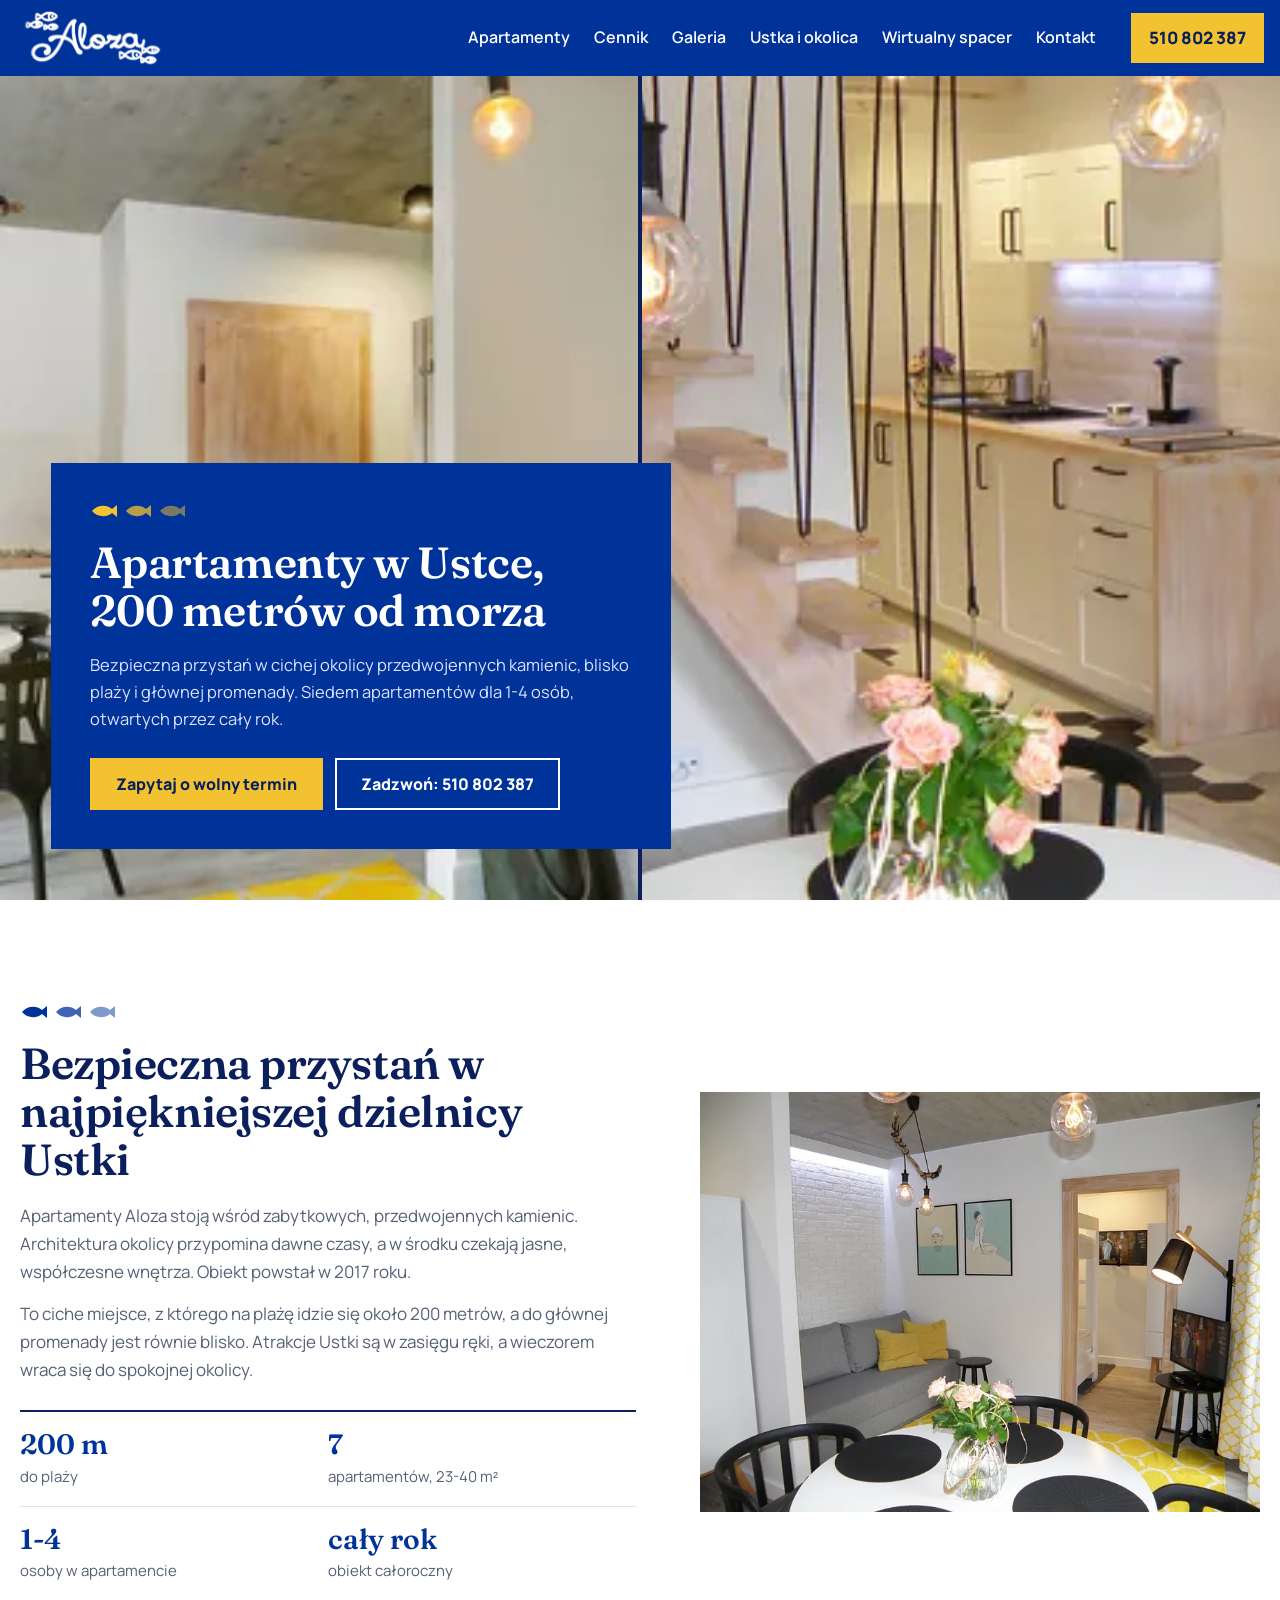
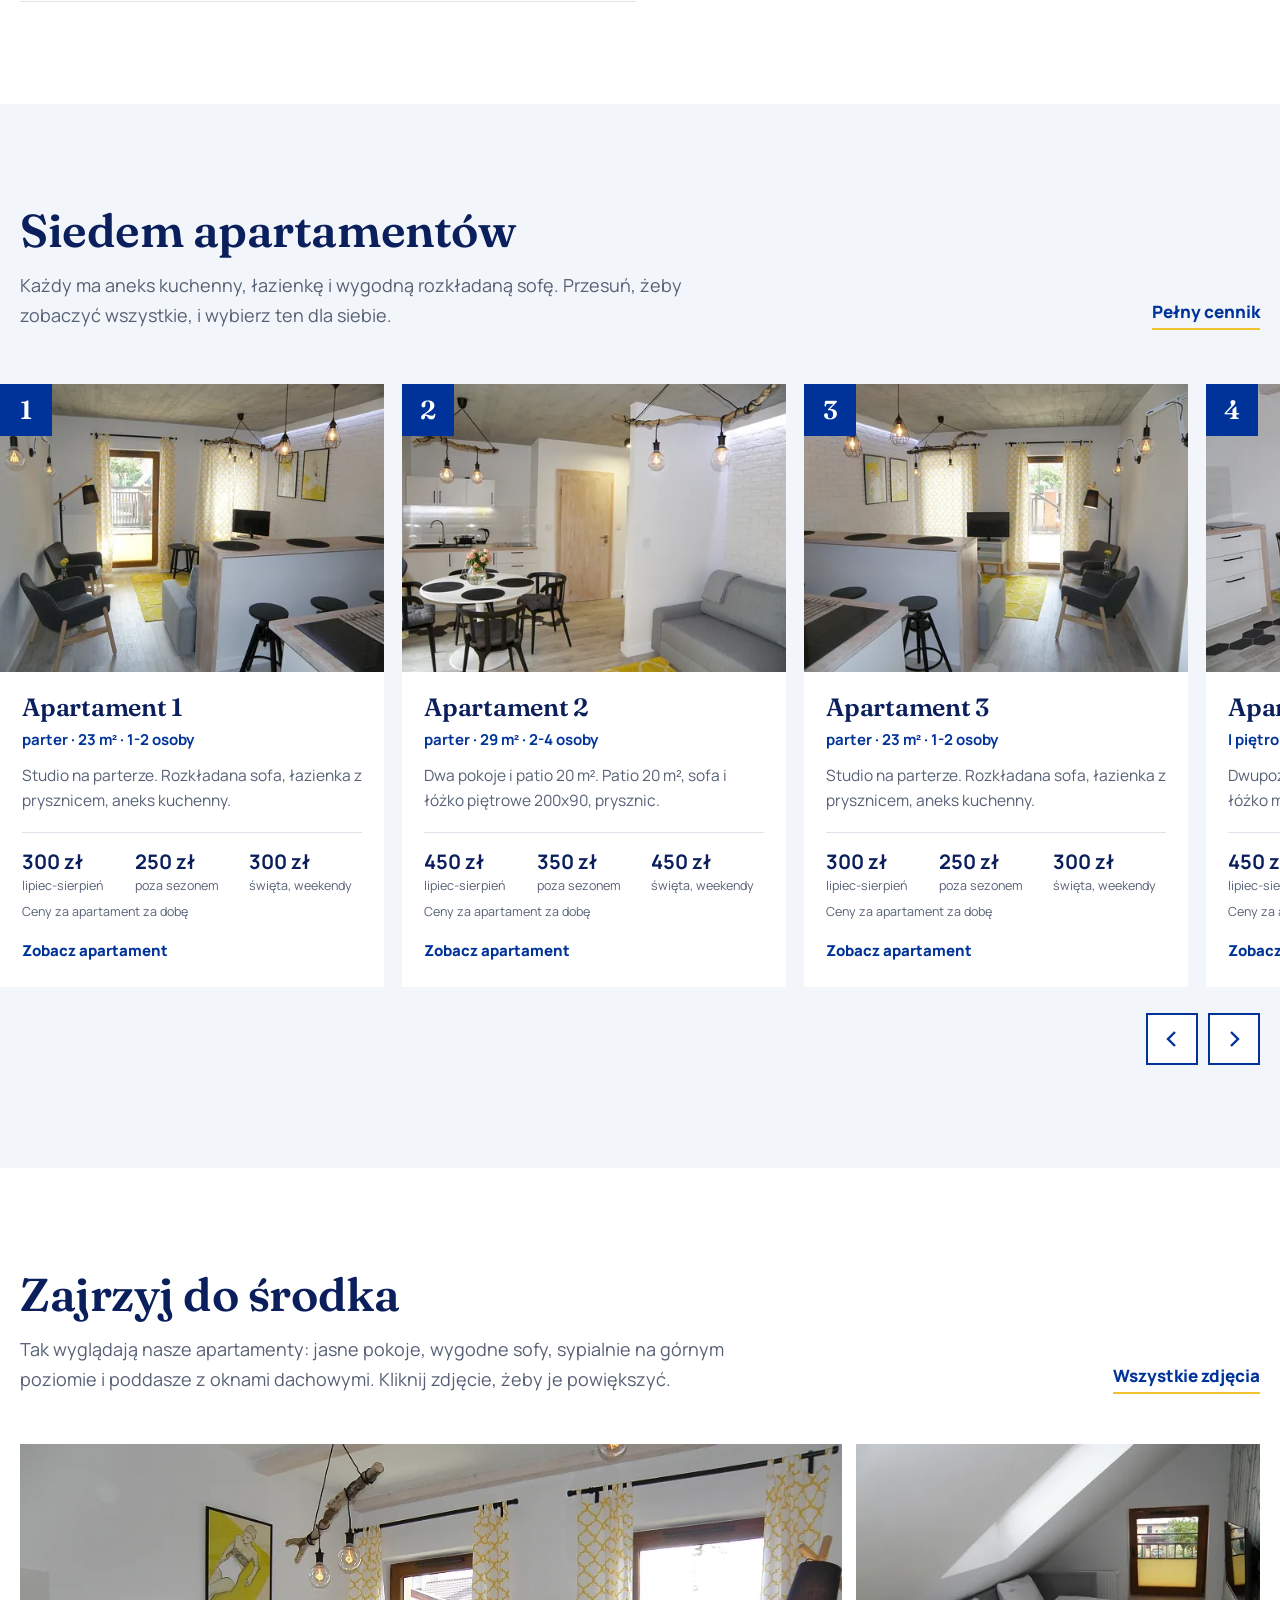
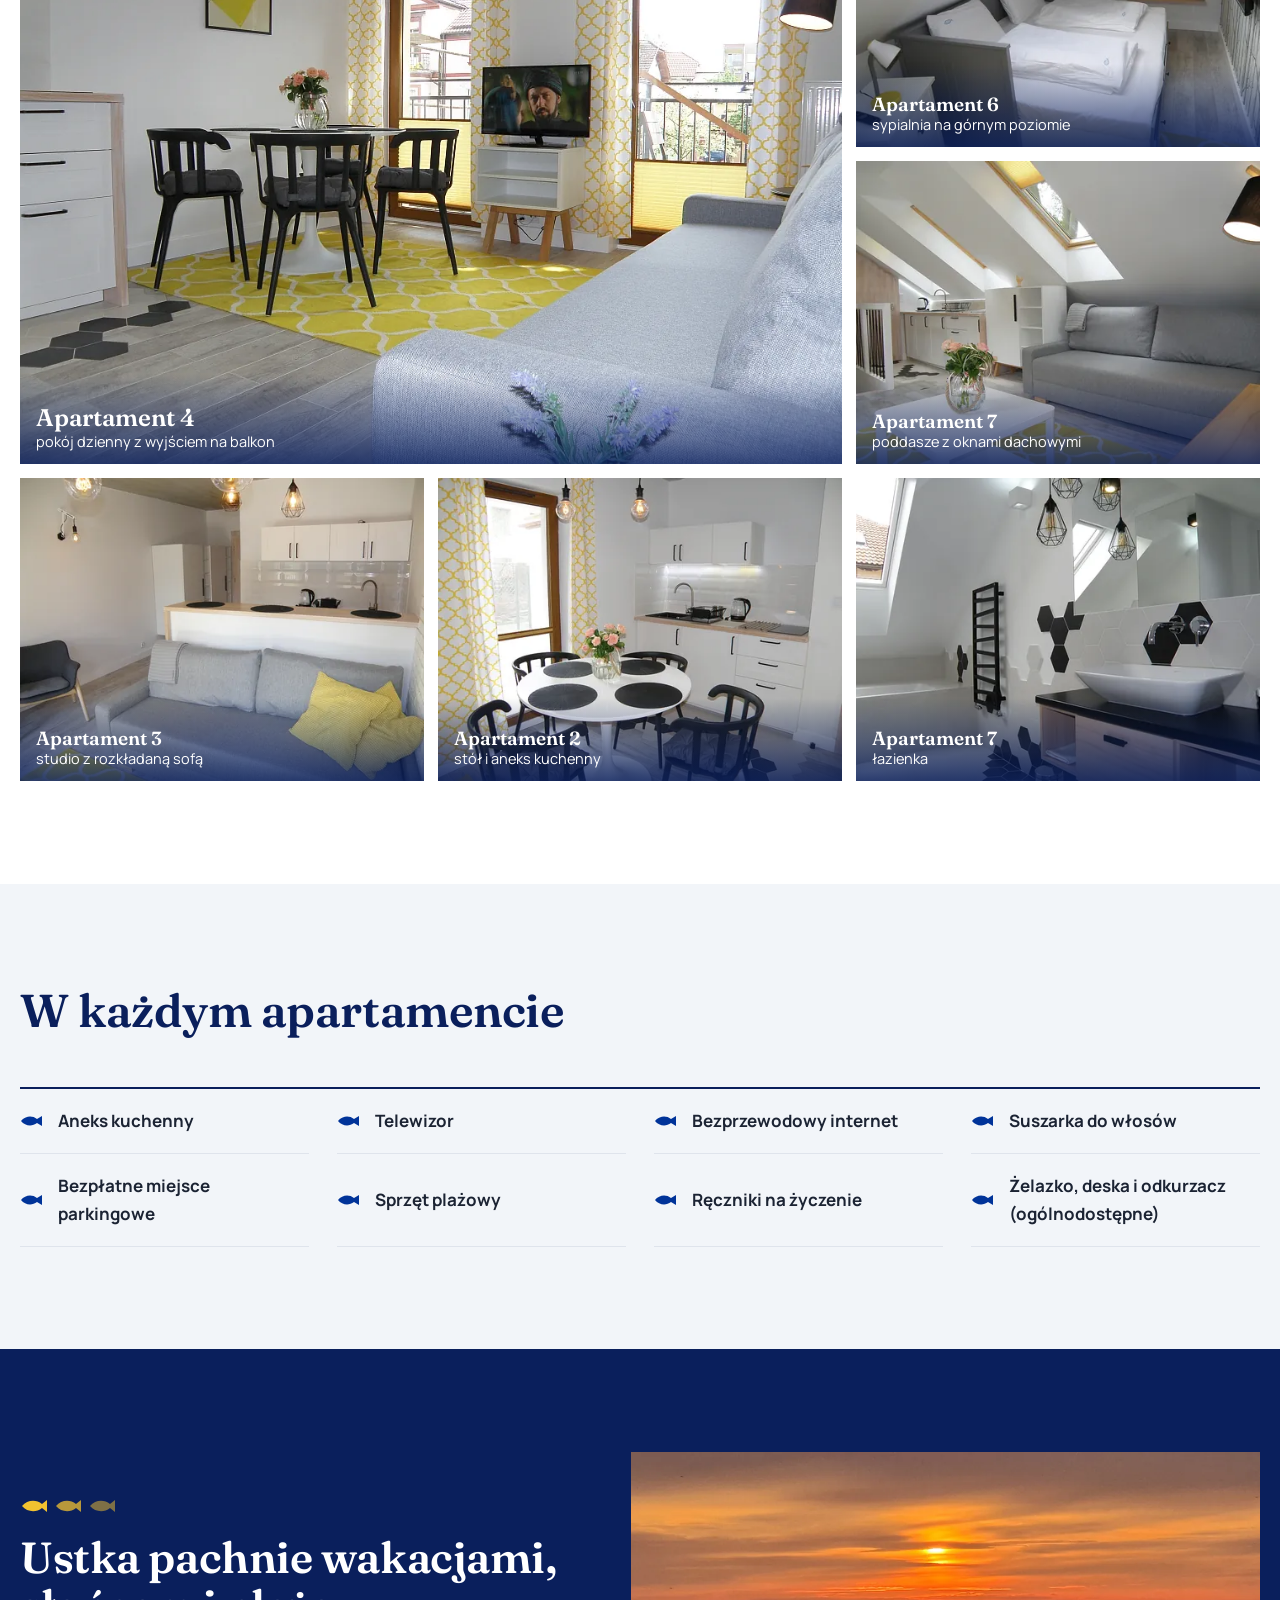
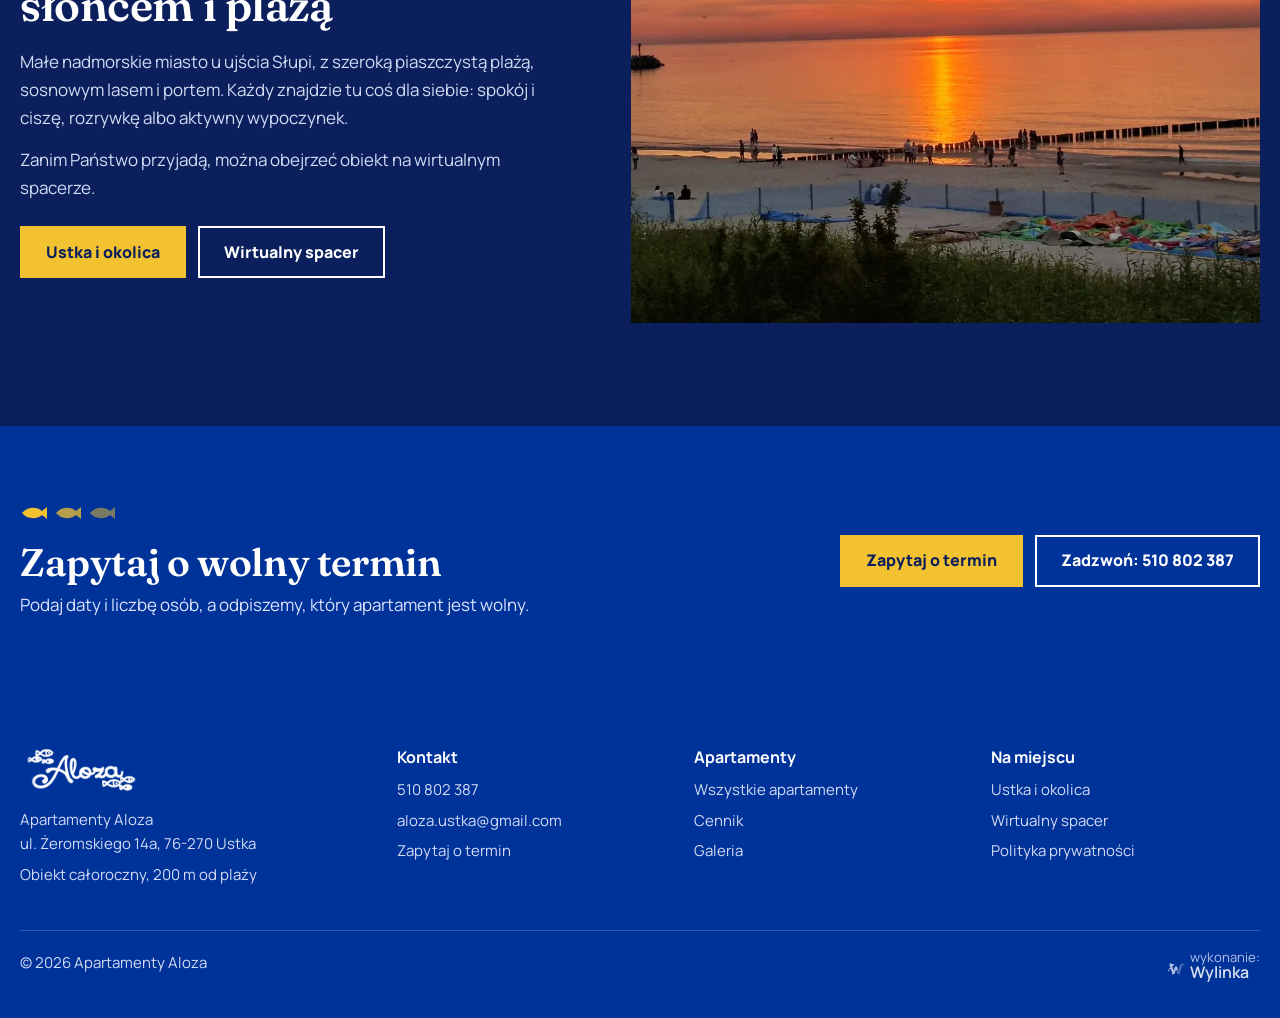
==== commit 709dfa20: "Metraż apartamentu 6, ceny za apartament za dobę, mapa z trasą na plażę, mozaika wnętrz" ====
--- a/index.html
+++ b/index.html
@@ -73,19 +73,17 @@
  <div class="wrap">
   <div class="sek-h z-linkiem"><div><h2>Siedem apartamentów</h2><p>Każdy ma aneks kuchenny, łazienkę i wygodną rozkładaną sofę. Przesuń, żeby zobaczyć wszystkie, i wybierz ten dla siebie.</p></div><a class="lnk" href="cennik.html">Pełny cennik</a></div>
   <div class="tor-w">
-   <div class="tor" data-tor><a class="ap" href="apartament-1.html"><div class="fot"><img src="img/a1-800.webp" srcset="img/a1-480.webp 480w, img/a1-800.webp 800w, img/a1-1000.webp 1000w" sizes="(max-width: 560px) 85vw, 390px" width="800" height="600" alt="Apartament 1: studio na parterze" loading="lazy"><span class="nr">1</span></div><div class="tr"><h3>Apartament 1</h3><p class="par">parter · 23 m² · 1-2 osoby</p><p class="op">Studio na parterze. Rozkładana sofa, łazienka z prysznicem, aneks kuchenny.</p><div class="ceny"><div><b>300 zł</b><span>lipiec-sierpień</span></div><div><b>250 zł</b><span>poza sezonem</span></div><div><b>300 zł</b><span>święta, weekendy</span></div></div><span class="wiecej">Zobacz apartament</span></div></a><a class="ap" href="apartament-2.html"><div class="fot"><img src="img/a2-800.webp" srcset="img/a2-480.webp 480w, img/a2-800.webp 800w, img/a2-1000.webp 1000w" sizes="(max-width: 560px) 85vw, 390px" width="800" height="600" alt="Apartament 2: dwa pokoje i patio 20 m²" loading="lazy"><span class="nr">2</span></div><div class="tr"><h3>Apartament 2</h3><p class="par">parter · 29 m² · 2-4 osoby</p><p class="op">Dwa pokoje i patio 20 m². Patio 20 m², sofa i łóżko piętrowe 200x90, prysznic.</p><div class="ceny"><div><b>450 zł</b><span>lipiec-sierpień</span></div><div><b>350 zł</b><span>poza sezonem</span></div><div><b>450 zł</b><span>święta, weekendy</span></div></div><span class="wiecej">Zobacz apartament</span></div></a><a class="ap" href="apartament-3.html"><div class="fot"><img src="img/a3-800.webp" srcset="img/a3-480.webp 480w, img/a3-800.webp 800w, img/a3-1000.webp 1000w" sizes="(max-width: 560px) 85vw, 390px" width="800" height="600" alt="Apartament 3: studio na parterze" loading="lazy"><span class="nr">3</span></div><div class="tr"><h3>Apartament 3</h3><p class="par">parter · 23 m² · 1-2 osoby</p><p class="op">Studio na parterze. Rozkładana sofa, łazienka z prysznicem, aneks kuchenny.</p><div class="ceny"><div><b>300 zł</b><span>lipiec-sierpień</span></div><div><b>250 zł</b><span>poza sezonem</span></div><div><b>300 zł</b><span>święta, weekendy</span></div></div><span class="wiecej">Zobacz apartament</span></div></a><a class="ap" href="apartament-4.html"><div class="fot"><img src="img/a4-800.webp" srcset="img/a4-480.webp 480w, img/a4-800.webp 800w, img/a4-1000.webp 1000w" sizes="(max-width: 560px) 85vw, 390px" width="800" height="600" alt="Apartament 4: dwupoziomowy z balkonem" loading="lazy"><span class="nr">4</span></div><div class="tr"><h3>Apartament 4</h3><p class="par">I piętro · 35 m² · 2-4 osoby</p><p class="op">Dwupoziomowy z balkonem. Balkon, na górze łóżko małżeńskie, na dole sofa.</p><div class="ceny"><div><b>450 zł</b><span>lipiec-sierpień</span></div><div><b>350 zł</b><span>poza sezonem</span></div><div><b>450 zł</b><span>święta, weekendy</span></div></div><span class="wiecej">Zobacz apartament</span></div></a><a class="ap" href="apartament-5.html"><div class="fot"><img src="img/a5-800.webp" srcset="img/a5-480.webp 480w, img/a5-800.webp 800w, img/a5-1000.webp 1000w" sizes="(max-width: 560px) 85vw, 390px" width="800" height="600" alt="Apartament 5: dwa pokoje, balkon i taras" loading="lazy"><span class="nr">5</span></div><div class="tr"><h3>Apartament 5</h3><p class="par">I piętro · 29 m² · 2-4 osoby</p><p class="op">Dwa pokoje, balkon i taras. Balkon i taras, sofa i łóżko piętrowe 200x90.</p><div class="ceny"><div><b>450 zł</b><span>lipiec-sierpień</span></div><div><b>350 zł</b><span>poza sezonem</span></div><div><b>450 zł</b><span>święta, weekendy</span></div></div><span class="wiecej">Zobacz apartament</span></div></a><a class="ap" href="apartament-6.html"><div class="fot"><img src="img/a6-800.webp" srcset="img/a6-480.webp 480w, img/a6-800.webp 800w, img/a6-1000.webp 1000w" sizes="(max-width: 560px) 85vw, 390px" width="800" height="600" alt="Apartament 6: dwupoziomowy z balkonem" loading="lazy"><span class="nr">6</span></div><div class="tr"><h3>Apartament 6</h3><p class="par">I piętro · 39 m² · 2-4 osoby</p><p class="op">Dwupoziomowy z balkonem. Balkon, na górze łóżko małżeńskie, na dole sofa.</p><div class="ceny"><div><b>450 zł</b><span>lipiec-sierpień</span></div><div><b>350 zł</b><span>poza sezonem</span></div><div><b>450 zł</b><span>święta, weekendy</span></div></div><span class="wiecej">Zobacz apartament</span></div></a><a class="ap" href="apartament-7.html"><div class="fot"><img src="img/a7-800.webp" srcset="img/a7-480.webp 480w, img/a7-800.webp 800w, img/a7-1000.webp 1000w" sizes="(max-width: 560px) 85vw, 390px" width="800" height="600" alt="Apartament 7: poddasze z wanną" loading="lazy"><span class="nr">7</span></div><div class="tr"><h3>Apartament 7</h3><p class="par">II piętro · 40 m² · 2-3 osoby</p><p class="op">Poddasze z wanną. Poddasze, dwie rozkładane sofy, łazienka z wanną.</p><div class="ceny"><div><b>350 zł</b><span>lipiec-sierpień</span></div><div><b>300 zł</b><span>poza sezonem</span></div><div><b>350 zł</b><span>święta, weekendy</span></div></div><span class="wiecej">Zobacz apartament</span></div></a></div>
+   <div class="tor" data-tor><a class="ap" href="apartament-1.html"><div class="fot"><img src="img/a1-800.webp" srcset="img/a1-480.webp 480w, img/a1-800.webp 800w, img/a1-1000.webp 1000w" sizes="(max-width: 560px) 85vw, 390px" width="800" height="600" alt="Apartament 1: studio na parterze" loading="lazy"><span class="nr">1</span></div><div class="tr"><h3>Apartament 1</h3><p class="par">parter · 23 m² · 1-2 osoby</p><p class="op">Studio na parterze. Rozkładana sofa, łazienka z prysznicem, aneks kuchenny.</p><div class="ceny"><div><b>300 zł</b><span>lipiec-sierpień</span></div><div><b>250 zł</b><span>poza sezonem</span></div><div><b>300 zł</b><span>święta, weekendy</span></div></div><p class="za-dobe">Ceny za apartament za dobę</p><span class="wiecej">Zobacz apartament</span></div></a><a class="ap" href="apartament-2.html"><div class="fot"><img src="img/a2-800.webp" srcset="img/a2-480.webp 480w, img/a2-800.webp 800w, img/a2-1000.webp 1000w" sizes="(max-width: 560px) 85vw, 390px" width="800" height="600" alt="Apartament 2: dwa pokoje i patio 20 m²" loading="lazy"><span class="nr">2</span></div><div class="tr"><h3>Apartament 2</h3><p class="par">parter · 29 m² · 2-4 osoby</p><p class="op">Dwa pokoje i patio 20 m². Patio 20 m², sofa i łóżko piętrowe 200x90, prysznic.</p><div class="ceny"><div><b>450 zł</b><span>lipiec-sierpień</span></div><div><b>350 zł</b><span>poza sezonem</span></div><div><b>450 zł</b><span>święta, weekendy</span></div></div><p class="za-dobe">Ceny za apartament za dobę</p><span class="wiecej">Zobacz apartament</span></div></a><a class="ap" href="apartament-3.html"><div class="fot"><img src="img/a3-800.webp" srcset="img/a3-480.webp 480w, img/a3-800.webp 800w, img/a3-1000.webp 1000w" sizes="(max-width: 560px) 85vw, 390px" width="800" height="600" alt="Apartament 3: studio na parterze" loading="lazy"><span class="nr">3</span></div><div class="tr"><h3>Apartament 3</h3><p class="par">parter · 23 m² · 1-2 osoby</p><p class="op">Studio na parterze. Rozkładana sofa, łazienka z prysznicem, aneks kuchenny.</p><div class="ceny"><div><b>300 zł</b><span>lipiec-sierpień</span></div><div><b>250 zł</b><span>poza sezonem</span></div><div><b>300 zł</b><span>święta, weekendy</span></div></div><p class="za-dobe">Ceny za apartament za dobę</p><span class="wiecej">Zobacz apartament</span></div></a><a class="ap" href="apartament-4.html"><div class="fot"><img src="img/a4-800.webp" srcset="img/a4-480.webp 480w, img/a4-800.webp 800w, img/a4-1000.webp 1000w" sizes="(max-width: 560px) 85vw, 390px" width="800" height="600" alt="Apartament 4: dwupoziomowy z balkonem" loading="lazy"><span class="nr">4</span></div><div class="tr"><h3>Apartament 4</h3><p class="par">I piętro · 35 m² · 2-4 osoby</p><p class="op">Dwupoziomowy z balkonem. Balkon, na górze łóżko małżeńskie, na dole sofa.</p><div class="ceny"><div><b>450 zł</b><span>lipiec-sierpień</span></div><div><b>350 zł</b><span>poza sezonem</span></div><div><b>450 zł</b><span>święta, weekendy</span></div></div><p class="za-dobe">Ceny za apartament za dobę</p><span class="wiecej">Zobacz apartament</span></div></a><a class="ap" href="apartament-5.html"><div class="fot"><img src="img/a5-800.webp" srcset="img/a5-480.webp 480w, img/a5-800.webp 800w, img/a5-1000.webp 1000w" sizes="(max-width: 560px) 85vw, 390px" width="800" height="600" alt="Apartament 5: dwa pokoje, balkon i taras" loading="lazy"><span class="nr">5</span></div><div class="tr"><h3>Apartament 5</h3><p class="par">I piętro · 29 m² · 2-4 osoby</p><p class="op">Dwa pokoje, balkon i taras. Balkon i taras, sofa i łóżko piętrowe 200x90.</p><div class="ceny"><div><b>450 zł</b><span>lipiec-sierpień</span></div><div><b>350 zł</b><span>poza sezonem</span></div><div><b>450 zł</b><span>święta, weekendy</span></div></div><p class="za-dobe">Ceny za apartament za dobę</p><span class="wiecej">Zobacz apartament</span></div></a><a class="ap" href="apartament-6.html"><div class="fot"><img src="img/a6-800.webp" srcset="img/a6-480.webp 480w, img/a6-800.webp 800w, img/a6-1000.webp 1000w" sizes="(max-width: 560px) 85vw, 390px" width="800" height="600" alt="Apartament 6: dwupoziomowy z balkonem" loading="lazy"><span class="nr">6</span></div><div class="tr"><h3>Apartament 6</h3><p class="par">I piętro · 35 m² · 2-4 osoby</p><p class="op">Dwupoziomowy z balkonem. Balkon, na górze łóżko małżeńskie, na dole sofa.</p><div class="ceny"><div><b>450 zł</b><span>lipiec-sierpień</span></div><div><b>350 zł</b><span>poza sezonem</span></div><div><b>450 zł</b><span>święta, weekendy</span></div></div><p class="za-dobe">Ceny za apartament za dobę</p><span class="wiecej">Zobacz apartament</span></div></a><a class="ap" href="apartament-7.html"><div class="fot"><img src="img/a7-800.webp" srcset="img/a7-480.webp 480w, img/a7-800.webp 800w, img/a7-1000.webp 1000w" sizes="(max-width: 560px) 85vw, 390px" width="800" height="600" alt="Apartament 7: poddasze z wanną" loading="lazy"><span class="nr">7</span></div><div class="tr"><h3>Apartament 7</h3><p class="par">II piętro · 40 m² · 2-3 osoby</p><p class="op">Poddasze z wanną. Poddasze, dwie rozkładane sofy, łazienka z wanną.</p><div class="ceny"><div><b>350 zł</b><span>lipiec-sierpień</span></div><div><b>300 zł</b><span>poza sezonem</span></div><div><b>350 zł</b><span>święta, weekendy</span></div></div><p class="za-dobe">Ceny za apartament za dobę</p><span class="wiecej">Zobacz apartament</span></div></a></div>
    <div class="strz"><button type="button" data-w="-1" aria-label="Poprzednie apartamenty"><svg width="20" height="20" viewBox="0 0 20 20" aria-hidden="true"><path d="M13 3 6 10l7 7" fill="none" stroke="currentColor" stroke-width="2.4"/></svg></button><button type="button" data-w="1" aria-label="Następne apartamenty"><svg width="20" height="20" viewBox="0 0 20 20" aria-hidden="true"><path d="m7 3 7 7-7 7" fill="none" stroke="currentColor" stroke-width="2.4"/></svg></button></div>
   </div>
  </div>
 </section>
 
-<section id="galeria">
+
+<section class="wnetrza">
  <div class="wrap">
-  <div class="sek-h z-linkiem"><div><h2>Wnętrza</h2><p>Biel, jasne drewno, żółte akcenty i czarno-białe płytki. Kliknij zdjęcie, żeby je powiększyć.</p></div><a class="lnk" href="galeria.html">Cała galeria</a></div>
-  <div class="tor-w gal" data-grupa>
-   <div class="tor" data-tor><figure tabindex="0"><img src="img/ap/a2-3-800.webp" srcset="img/ap/a2-3-480.webp 480w, img/ap/a2-3-800.webp 800w, img/ap/a2-3-1000.webp 1000w" sizes="(max-width: 560px) 80vw, 380px" width="1000" height="750" alt="Sofa z żółtymi poduszkami i stół" data-duze="img/ap/a2-3-1000.webp" loading="lazy"></figure><figure tabindex="0"><img src="img/ap/a4-5-800.webp" srcset="img/ap/a4-5-480.webp 480w, img/ap/a4-5-800.webp 800w, img/ap/a4-5-1000.webp 1000w" sizes="(max-width: 560px) 80vw, 380px" width="1000" height="750" alt="Sypialnia z łóżkiem małżeńskim na górnym poziomie" data-duze="img/ap/a4-5-1000.webp" loading="lazy"></figure><figure class="pion" tabindex="0"><img src="img/ap/a5-8-800.webp" srcset="img/ap/a5-8-480.webp 480w, img/ap/a5-8-800.webp 800w" sizes="(max-width: 560px) 80vw, 380px" width="800" height="1067" alt="Drugi pokój z łóżkiem piętrowym" data-duze="img/ap/a5-8-800.webp" loading="lazy"></figure><figure tabindex="0"><img src="img/ap/a7-1-800.webp" srcset="img/ap/a7-1-480.webp 480w, img/ap/a7-1-800.webp 800w, img/ap/a7-1-1000.webp 1000w" sizes="(max-width: 560px) 80vw, 380px" width="1000" height="750" alt="Pokój na poddaszu z dwiema sofami" data-duze="img/ap/a7-1-1000.webp" loading="lazy"></figure><figure tabindex="0"><img src="img/ap/a4-3-800.webp" srcset="img/ap/a4-3-480.webp 480w, img/ap/a4-3-800.webp 800w, img/ap/a4-3-1000.webp 1000w" sizes="(max-width: 560px) 80vw, 380px" width="1000" height="750" alt="Aneks kuchenny i schody na górny poziom" data-duze="img/ap/a4-3-1000.webp" loading="lazy"></figure><figure tabindex="0"><img src="img/ap/a7-7-800.webp" srcset="img/ap/a7-7-480.webp 480w, img/ap/a7-7-800.webp 800w, img/ap/a7-7-1000.webp 1000w" sizes="(max-width: 560px) 80vw, 380px" width="1000" height="750" alt="Wanna pod oknem dachowym" data-duze="img/ap/a7-7-1000.webp" loading="lazy"></figure><figure tabindex="0"><img src="img/ap/a6-4-800.webp" srcset="img/ap/a6-4-480.webp 480w, img/ap/a6-4-800.webp 800w, img/ap/a6-4-1000.webp 1000w" sizes="(max-width: 560px) 80vw, 380px" width="1000" height="750" alt="Stół, sofa i schody" data-duze="img/ap/a6-4-1000.webp" loading="lazy"></figure><figure tabindex="0"><img src="img/ap/a2-1-800.webp" srcset="img/ap/a2-1-480.webp 480w, img/ap/a2-1-800.webp 800w, img/ap/a2-1-1000.webp 1000w" sizes="(max-width: 560px) 80vw, 380px" width="1000" height="750" alt="Pokój dzienny z okrągłym stołem i sofą" data-duze="img/ap/a2-1-1000.webp" loading="lazy"></figure><figure class="pion" tabindex="0"><img src="img/ap/a5-3-800.webp" srcset="img/ap/a5-3-480.webp 480w, img/ap/a5-3-800.webp 800w" sizes="(max-width: 560px) 80vw, 380px" width="800" height="1067" alt="Umywalka i lustra w łazience" data-duze="img/ap/a5-3-800.webp" loading="lazy"></figure><figure tabindex="0"><img src="img/ap/a3-2-800.webp" srcset="img/ap/a3-2-480.webp 480w, img/ap/a3-2-800.webp 800w, img/ap/a3-2-1000.webp 1000w" sizes="(max-width: 560px) 80vw, 380px" width="1000" height="750" alt="Rozkładana sofa z żółtymi poduszkami" data-duze="img/ap/a3-2-1000.webp" loading="lazy"></figure></div>
-   <div class="strz"><button type="button" data-w="-1" aria-label="Poprzednie zdjęcia"><svg width="20" height="20" viewBox="0 0 20 20" aria-hidden="true"><path d="M13 3 6 10l7 7" fill="none" stroke="currentColor" stroke-width="2.4"/></svg></button><button type="button" data-w="1" aria-label="Następne zdjęcia"><svg width="20" height="20" viewBox="0 0 20 20" aria-hidden="true"><path d="m7 3 7 7-7 7" fill="none" stroke="currentColor" stroke-width="2.4"/></svg></button></div>
-  </div>
+  <div class="sek-h z-linkiem"><div><h2>Zajrzyj do środka</h2><p>Tak wyglądają nasze apartamenty: jasne pokoje, wygodne sofy, sypialnie na górnym poziomie i poddasze z oknami dachowymi. Kliknij zdjęcie, żeby je powiększyć.</p></div><a class="lnk" href="galeria.html">Wszystkie zdjęcia</a></div>
+  <div class="mozaika" data-grupa><figure tabindex="0"><img src="img/ap/a4-2-800.webp" srcset="img/ap/a4-2-480.webp 480w, img/ap/a4-2-800.webp 800w, img/ap/a4-2-1000.webp 1000w" sizes="(max-width: 700px) 100vw, 820px" width="1000" height="750" alt="Stół, telewizor i drzwi balkonowe" data-duze="img/ap/a4-2-1000.webp" loading="lazy"><figcaption><b>Apartament 4</b> pokój dzienny z wyjściem na balkon</figcaption></figure><figure tabindex="0"><img src="img/ap/a6-5-800.webp" srcset="img/ap/a6-5-480.webp 480w, img/ap/a6-5-800.webp 800w, img/ap/a6-5-1000.webp 1000w" sizes="(max-width: 700px) 50vw, 410px" width="1000" height="750" alt="Sypialnia na górnym poziomie" data-duze="img/ap/a6-5-1000.webp" loading="lazy"><figcaption><b>Apartament 6</b> sypialnia na górnym poziomie</figcaption></figure><figure tabindex="0"><img src="img/ap/a7-2-800.webp" srcset="img/ap/a7-2-480.webp 480w, img/ap/a7-2-800.webp 800w, img/ap/a7-2-1000.webp 1000w" sizes="(max-width: 700px) 50vw, 410px" width="1000" height="750" alt="Sofa i stolik na poddaszu" data-duze="img/ap/a7-2-1000.webp" loading="lazy"><figcaption><b>Apartament 7</b> poddasze z oknami dachowymi</figcaption></figure><figure tabindex="0"><img src="img/ap/a3-2-800.webp" srcset="img/ap/a3-2-480.webp 480w, img/ap/a3-2-800.webp 800w, img/ap/a3-2-1000.webp 1000w" sizes="(max-width: 700px) 50vw, 410px" width="1000" height="750" alt="Rozkładana sofa z żółtymi poduszkami" data-duze="img/ap/a3-2-1000.webp" loading="lazy"><figcaption><b>Apartament 3</b> studio z rozkładaną sofą</figcaption></figure><figure tabindex="0"><img src="img/ap/a2-4-800.webp" srcset="img/ap/a2-4-480.webp 480w, img/ap/a2-4-800.webp 800w, img/ap/a2-4-1000.webp 1000w" sizes="(max-width: 700px) 50vw, 410px" width="1000" height="750" alt="Aneks kuchenny i stół przy oknie" data-duze="img/ap/a2-4-1000.webp" loading="lazy"><figcaption><b>Apartament 2</b> stół i aneks kuchenny</figcaption></figure><figure tabindex="0"><img src="img/ap/a7-6-800.webp" srcset="img/ap/a7-6-480.webp 480w, img/ap/a7-6-800.webp 800w, img/ap/a7-6-1000.webp 1000w" sizes="(max-width: 700px) 100vw, 410px" width="1000" height="750" alt="Łazienka z umywalką nablatową" data-duze="img/ap/a7-6-1000.webp" loading="lazy"><figcaption><b>Apartament 7</b> łazienka</figcaption></figure></div>
  </div>
 </section>
 
--- a/css/styl.css
+++ b/css/styl.css
@@ -118,6 +118,27 @@
 .siatka{display:grid;grid-template-columns:repeat(3,minmax(0,1fr));gap:22px}
 .siatka .ap{flex:none}
 .uwaga{margin:16px 0 0;color:var(--tx2);font-size:14.5px}
+/* wnętrza: mozaika zdjęć */
+.mozaika{display:grid;grid-template-columns:repeat(3,minmax(0,1fr));gap:14px}
+.mozaika figure{margin:0;position:relative;overflow:hidden;background:var(--sz);cursor:zoom-in;aspect-ratio:4/3}
+.mozaika figure:first-child{grid-column:1/3;grid-row:1/3;aspect-ratio:auto}
+.mozaika img{position:absolute;inset:0;width:100%;height:100%;object-fit:cover;transition:transform .5s}
+.mozaika figure:hover img{transform:scale(1.03)}
+.mozaika figcaption{position:absolute;left:0;right:0;bottom:0;padding:28px 16px 12px;background:linear-gradient(transparent,rgba(10,31,92,.82));color:#fff;font-size:14.5px;line-height:1.3}
+.mozaika figcaption b{display:block;font-family:"Fraunces",Georgia,serif;font-size:19px;font-weight:600}
+.mozaika figure:first-child figcaption b{font-size:24px}
+.mozaika figure:focus-visible{outline:3px solid var(--zo);outline-offset:2px}
+.ap .za-dobe{margin:8px 0 0;font-size:12.5px;color:var(--tx2)}
+.mapa-pod{margin:14px 0 0;font-size:16px;color:var(--tx2)}
+.mapa-pod b{color:var(--gr2)}
+.mapa-pod a{color:var(--gr);font-weight:700;margin-left:4px}
+@media (max-width:700px){
+ .mozaika{grid-template-columns:1fr 1fr;gap:10px}
+ .mozaika figure:first-child{grid-column:1/-1;grid-row:auto;aspect-ratio:4/3}
+ .mozaika figure:last-child{grid-column:1/-1;aspect-ratio:16/9}
+ .mozaika figcaption{padding:22px 10px 8px;font-size:12.5px}
+ .mozaika figcaption b{font-size:16px}
+}
 /* galeria */
 .gal figure{margin:0;flex:0 0 clamp(250px,28vw,380px);scroll-snap-align:start;aspect-ratio:4/3;overflow:hidden;background:var(--sz);cursor:zoom-in}
 .gal figure.pion{flex-basis:clamp(188px,21vw,285px)}
@@ -146,7 +167,7 @@
 .spacer iframe{position:absolute;inset:0;width:100%;height:100%;border:0}
 .spacer.duzy{aspect-ratio:16/9;max-height:78svh;width:100%}
 /* apartament - podstrona */
-.apg{display:grid;grid-template-columns:minmax(0,1.45fr) minmax(0,1fr);gap:clamp(28px,4vw,64px);align-items:start}
+.apg{display:grid;grid-template-columns:minmax(0,1.8fr) minmax(0,1fr);gap:clamp(28px,4vw,64px);align-items:start}
 .apg .glowne{position:relative}
 .apg .glowne .tor{padding:0;margin:0;gap:0}
 .apg .glowne figure{flex:0 0 100%;margin:0;aspect-ratio:4/3;background:var(--gr2);scroll-snap-align:start;cursor:zoom-in;display:flex;align-items:center;justify-content:center}
@@ -338,3 +359,6 @@
  .hpanel .lawica{display:none}
  .hpanel h1{font-size:clamp(25px,7vw,32px)}
 }
+/* mapa z trasą na plażę: wyższa, żeby było widać morze */
+.kon .mapa{aspect-ratio:1/1}
+@media (max-width:700px){.kon .mapa{aspect-ratio:4/5}}
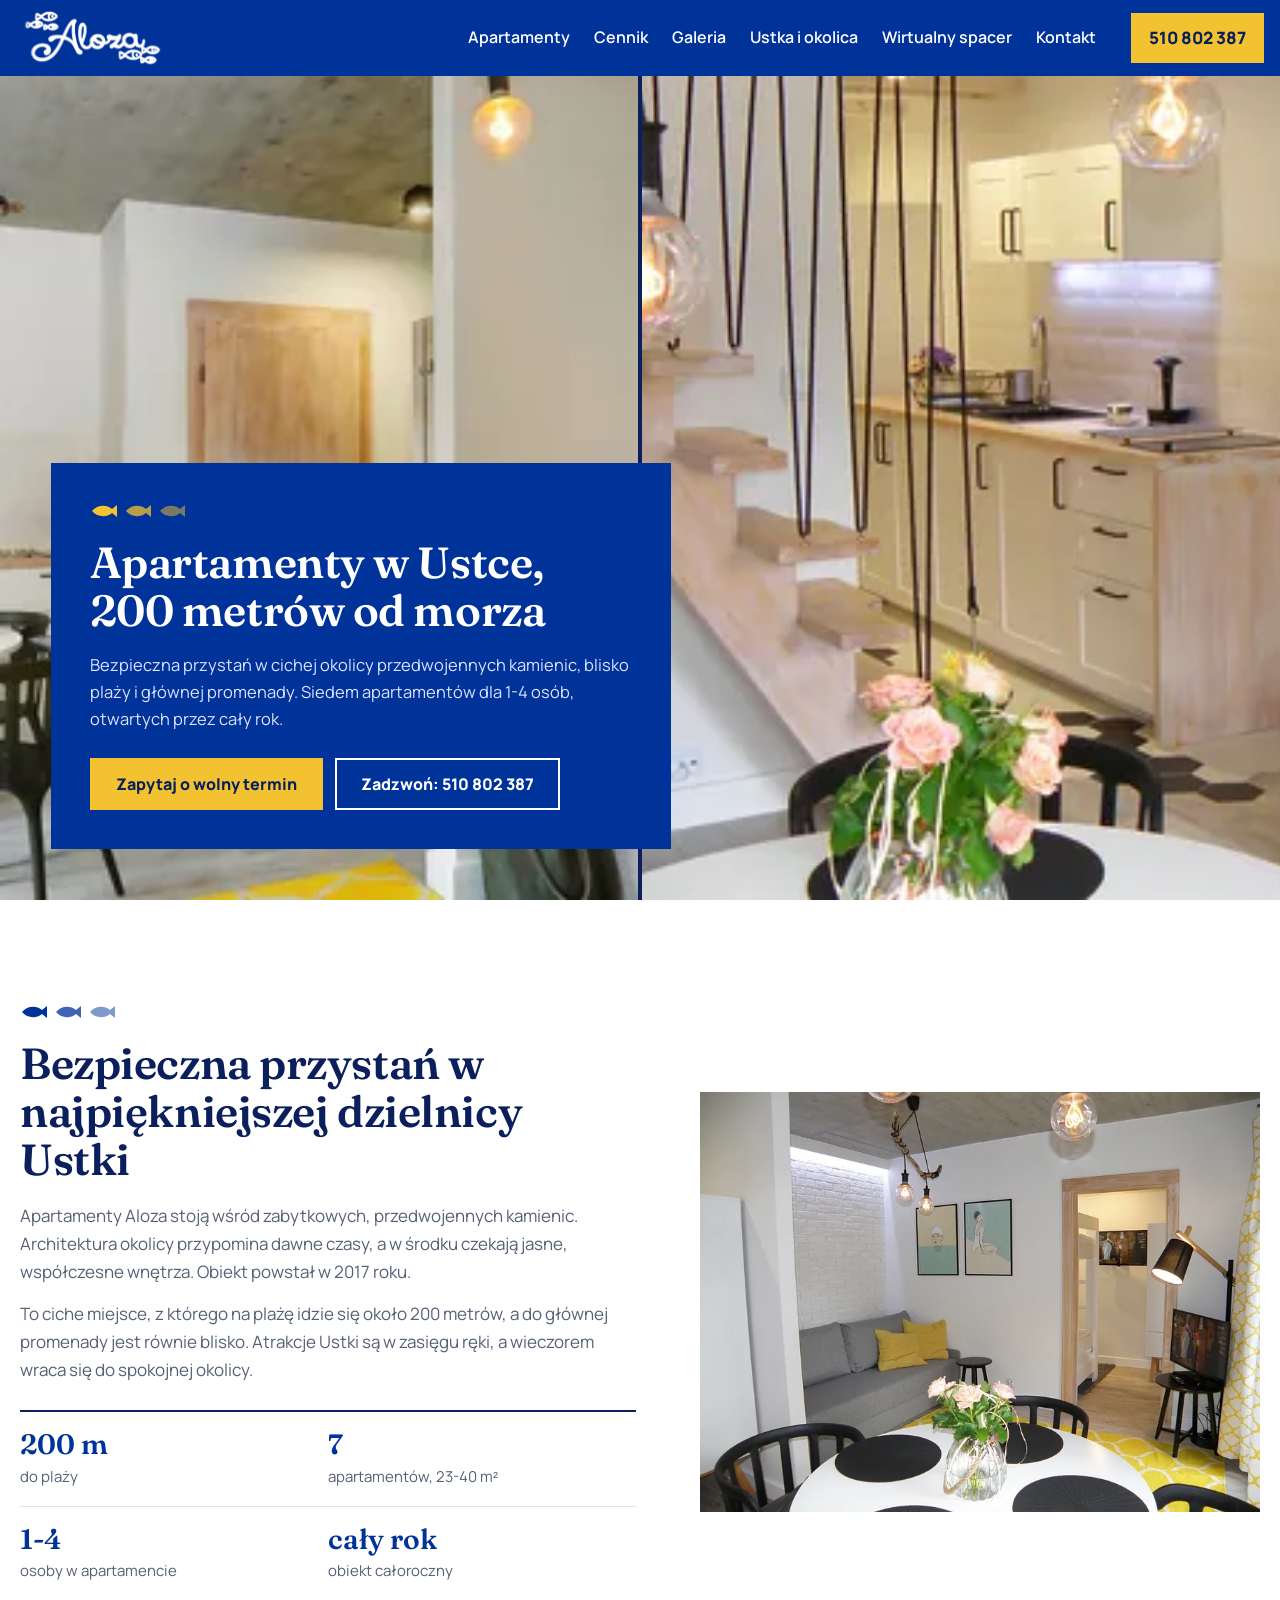
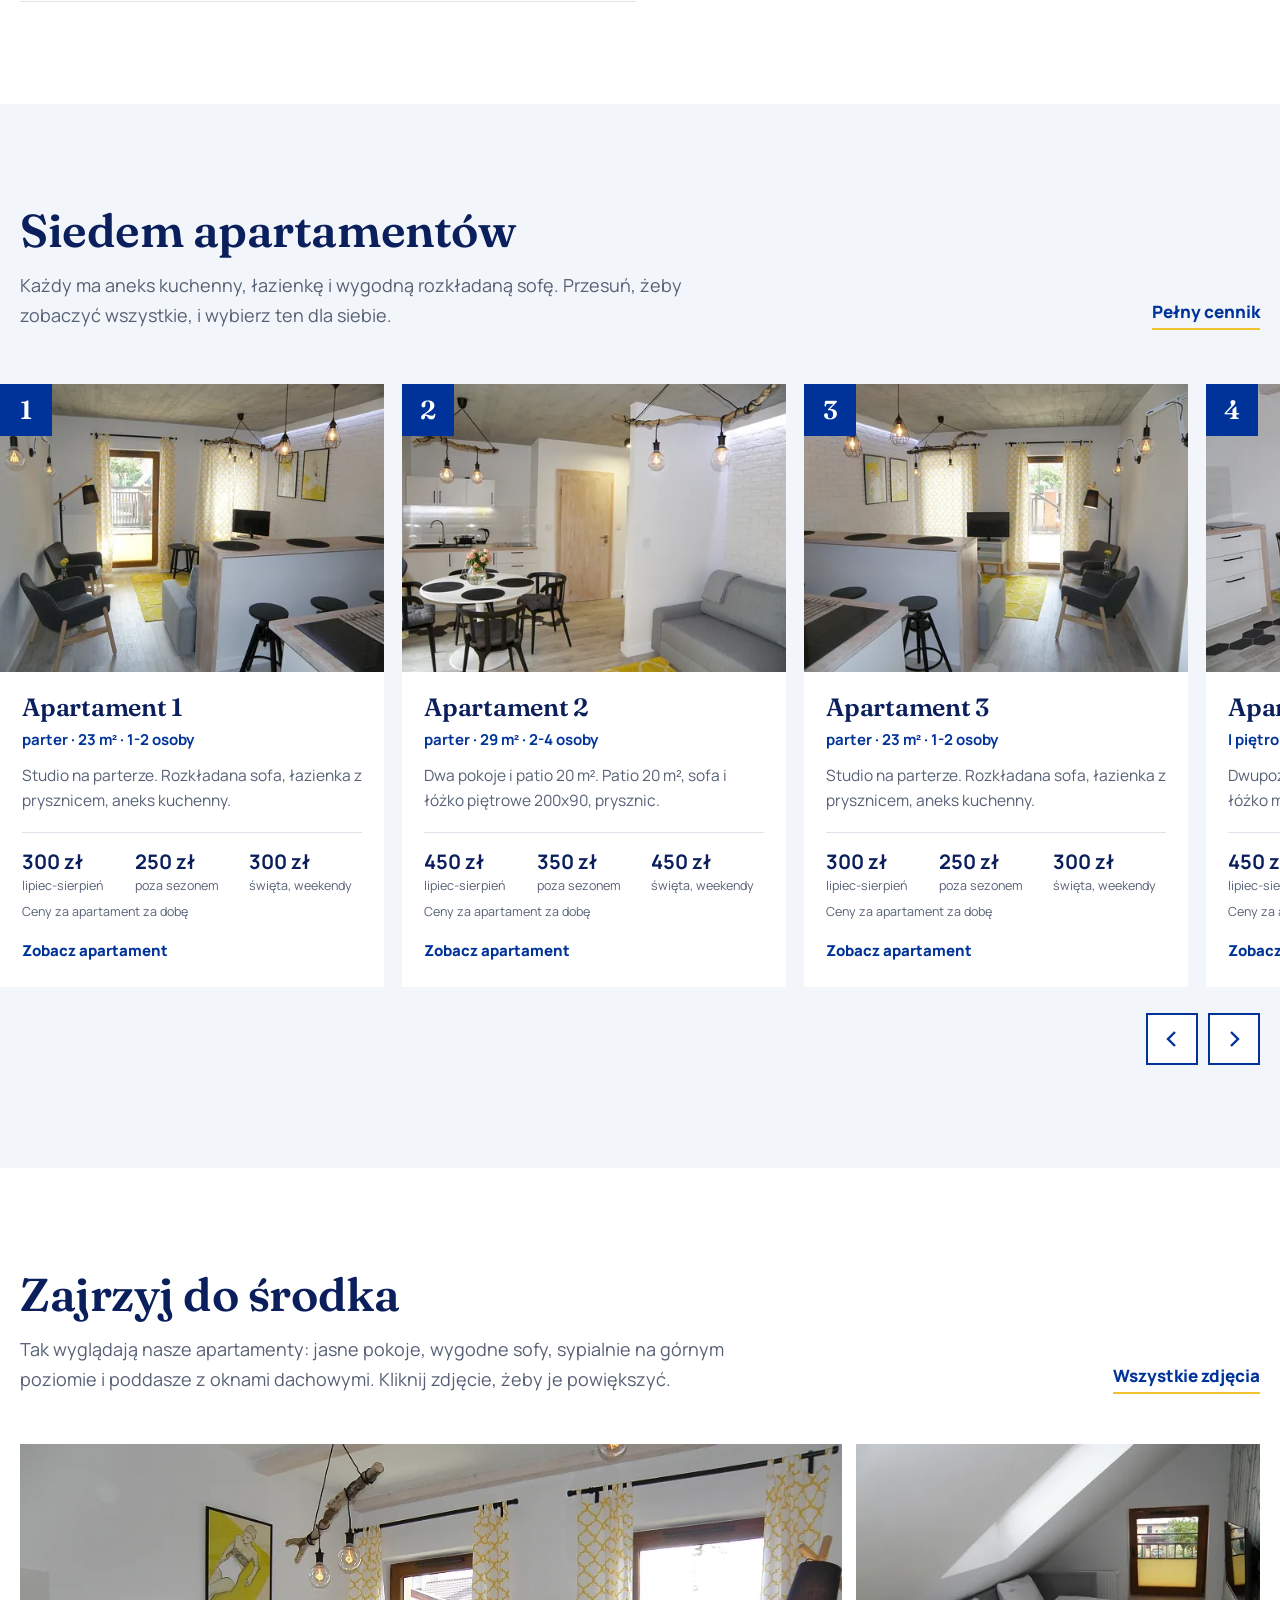
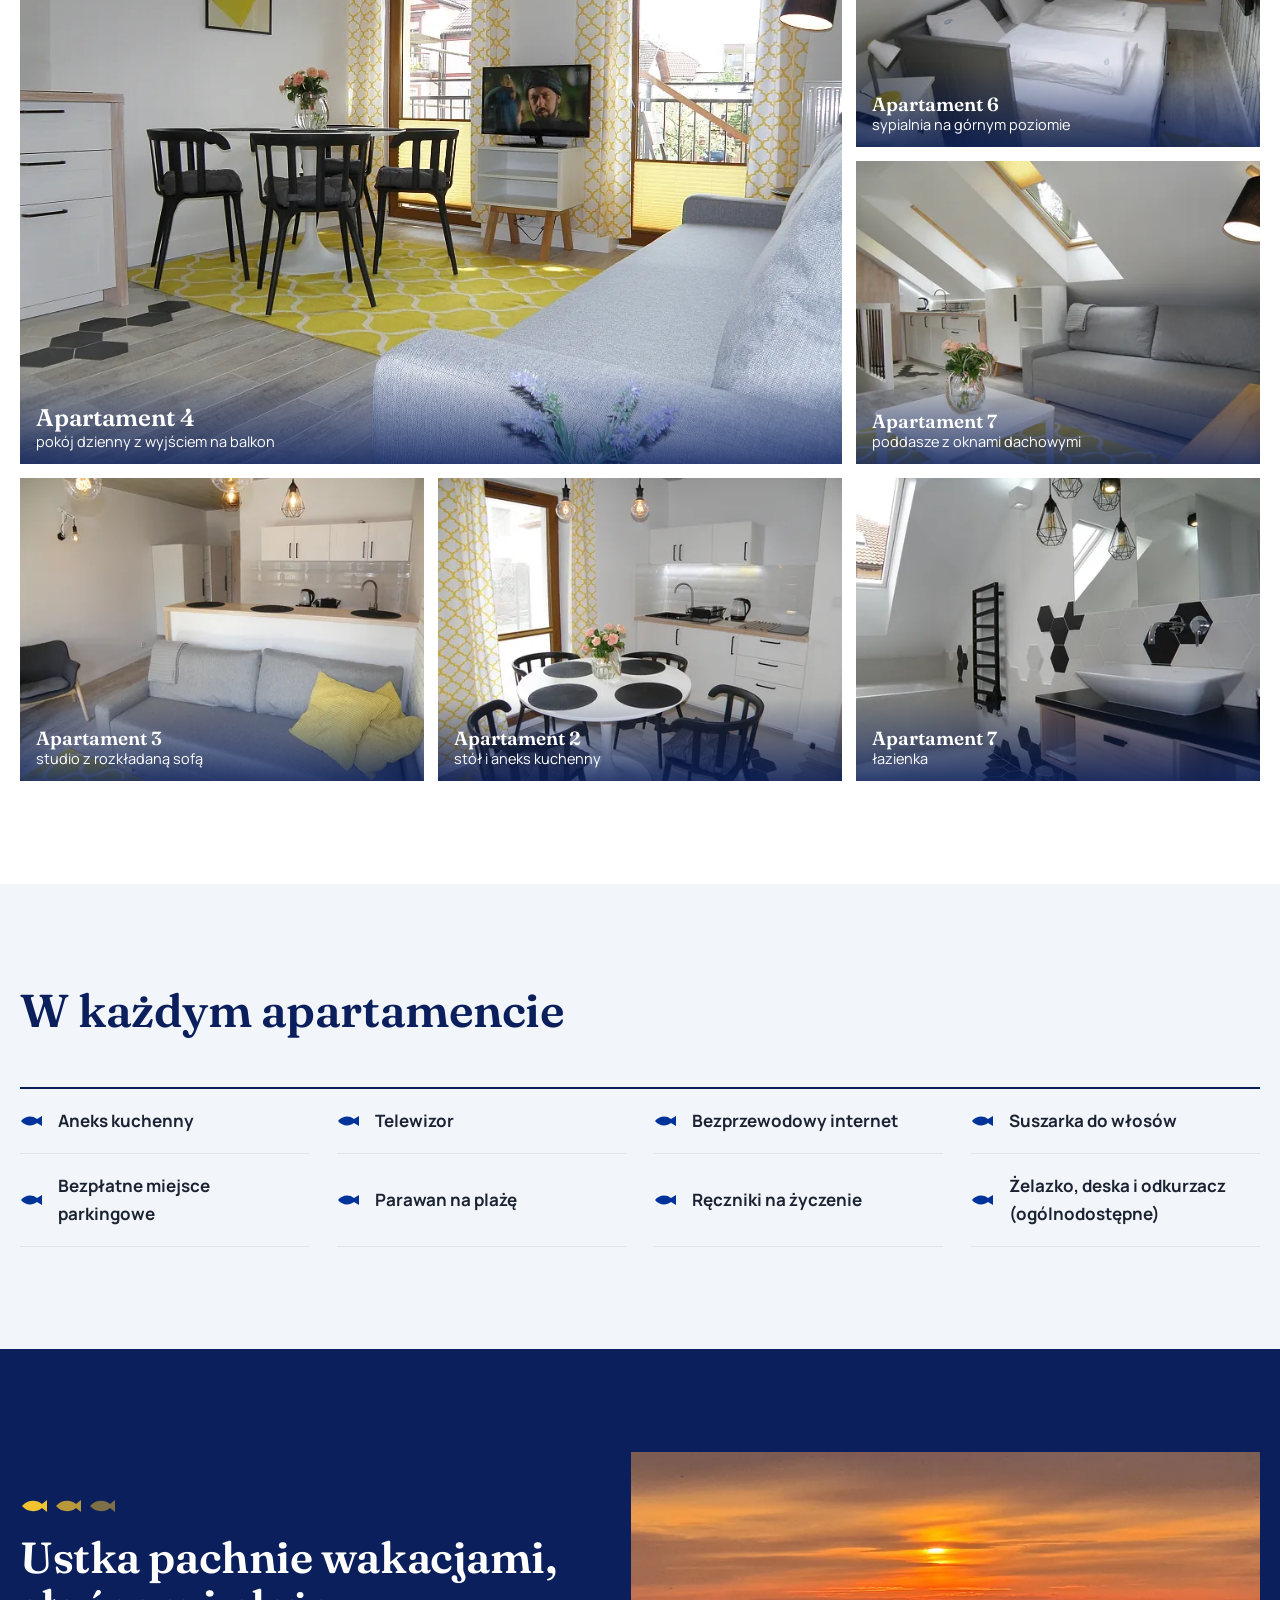
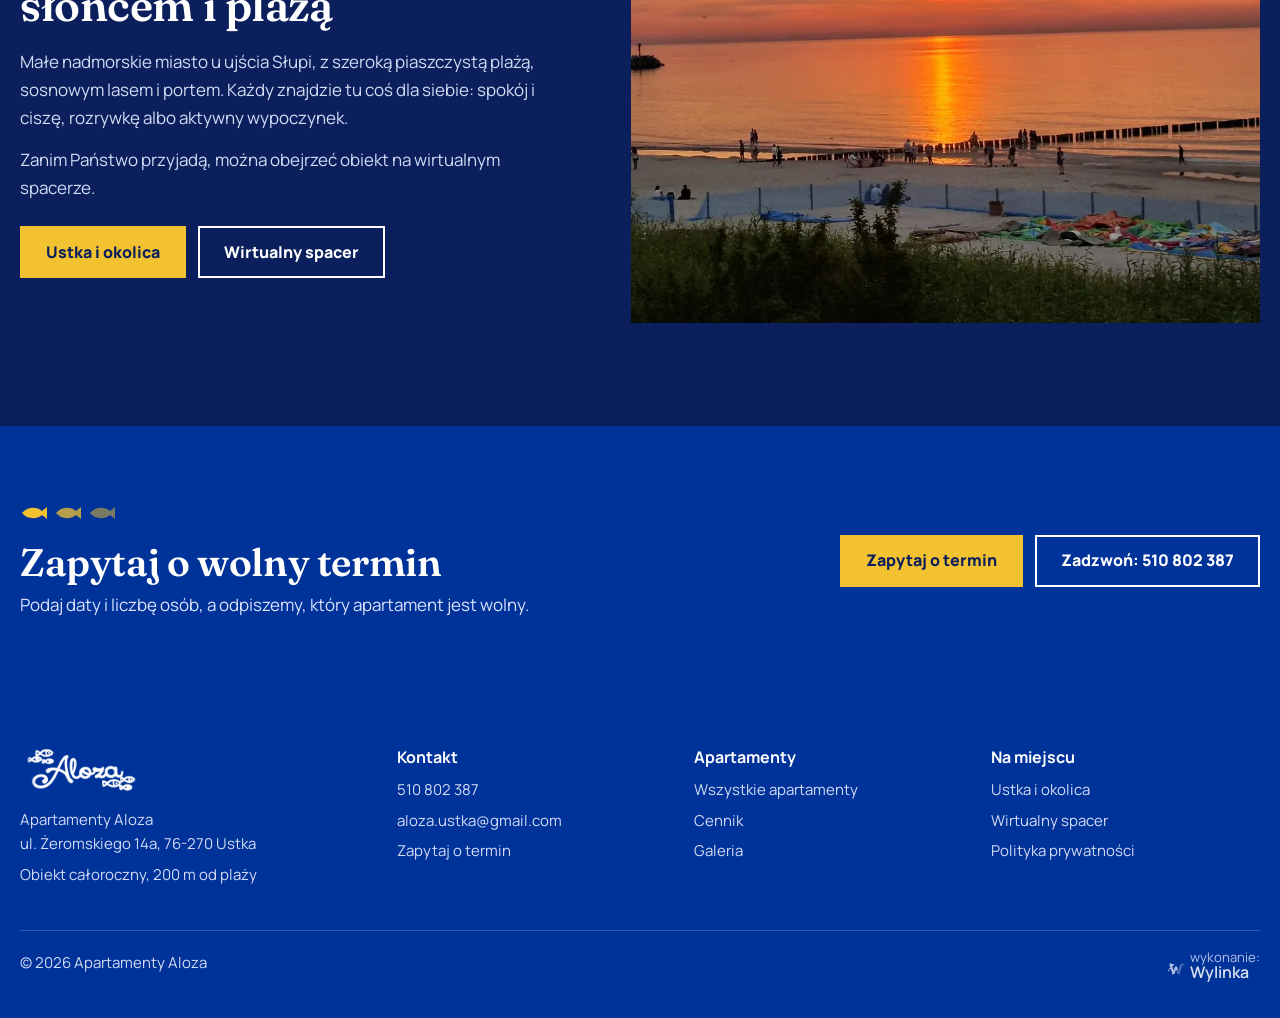
==== commit 9735c93f: "Parawan na plaze zamiast sprzetu plazowego, wymiar sofy 195 x 140 cm w opisach apartamentow" ====
--- a/index.html
+++ b/index.html
@@ -21,7 +21,7 @@
 <link rel="stylesheet" href="css/styl.css">
 <link rel="icon" href="data:image/svg+xml,%3Csvg xmlns='http://www.w3.org/2000/svg' viewBox='0 0 64 64'%3E%3Crect width='64' height='64' rx='14' fill='%23003399'/%3E%3Cpath d='M12 32c8-11 24-13 34-3l8-6v18l-8-6c-10 10-26 8-34-3z' fill='%23F2C230'/%3E%3Ccircle cx='22' cy='31' r='2.5' fill='%23003399'/%3E%3C/svg%3E">
 <script src="js/strona.js" defer></script>
-<script type="application/ld+json">{"@context":"https://schema.org","@type":"LodgingBusiness","@id":"https://aloza.com.pl/#obiekt","name":"Apartamenty Aloza","description":"Siedem apartamentów dla 1-4 osób w Ustce, 200 m od plaży. Obiekt całoroczny.","url":"https://aloza.com.pl/","telephone":"+48 510 802 387","email":"aloza.ustka@gmail.com","image":"https://aloza.com.pl/img/hero1-1901.webp","logo":"https://aloza.com.pl/img/logo.png","priceRange":"250-450 zł","address":{"@type":"PostalAddress","streetAddress":"ul. Żeromskiego 14a","postalCode":"76-270","addressLocality":"Ustka","addressCountry":"PL"},"amenityFeature":[{"@type":"LocationFeatureSpecification","name":"Bezpłatny parking","value":true},{"@type":"LocationFeatureSpecification","name":"Bezprzewodowy internet","value":true},{"@type":"LocationFeatureSpecification","name":"Aneks kuchenny","value":true},{"@type":"LocationFeatureSpecification","name":"Sprzęt plażowy","value":true}],"numberOfRooms":7}</script>
+<script type="application/ld+json">{"@context":"https://schema.org","@type":"LodgingBusiness","@id":"https://aloza.com.pl/#obiekt","name":"Apartamenty Aloza","description":"Siedem apartamentów dla 1-4 osób w Ustce, 200 m od plaży. Obiekt całoroczny.","url":"https://aloza.com.pl/","telephone":"+48 510 802 387","email":"aloza.ustka@gmail.com","image":"https://aloza.com.pl/img/hero1-1901.webp","logo":"https://aloza.com.pl/img/logo.png","priceRange":"250-450 zł","address":{"@type":"PostalAddress","streetAddress":"ul. Żeromskiego 14a","postalCode":"76-270","addressLocality":"Ustka","addressCountry":"PL"},"amenityFeature":[{"@type":"LocationFeatureSpecification","name":"Bezpłatny parking","value":true},{"@type":"LocationFeatureSpecification","name":"Bezprzewodowy internet","value":true},{"@type":"LocationFeatureSpecification","name":"Aneks kuchenny","value":true},{"@type":"LocationFeatureSpecification","name":"Parawan na plażę","value":true}],"numberOfRooms":7}</script>
 </head>
 <body>
 <a class="skip" href="#tresc">Przejdź do treści</a>
@@ -90,7 +90,7 @@
 <section class="ap-bg" aria-labelledby="wyp-h">
  <div class="wrap">
   <div class="sek-h"><h2 id="wyp-h">W każdym apartamencie</h2></div>
-  <div class="wyp"><div><svg width="26" height="12" viewBox="0 0 26 12" fill="currentColor" aria-hidden="true"><path d="M1 6c4-5 11-6 16-2l5-3v10l-5-3C12 12 5 11 1 6z"/></svg>Aneks kuchenny</div><div><svg width="26" height="12" viewBox="0 0 26 12" fill="currentColor" aria-hidden="true"><path d="M1 6c4-5 11-6 16-2l5-3v10l-5-3C12 12 5 11 1 6z"/></svg>Telewizor</div><div><svg width="26" height="12" viewBox="0 0 26 12" fill="currentColor" aria-hidden="true"><path d="M1 6c4-5 11-6 16-2l5-3v10l-5-3C12 12 5 11 1 6z"/></svg>Bezprzewodowy internet</div><div><svg width="26" height="12" viewBox="0 0 26 12" fill="currentColor" aria-hidden="true"><path d="M1 6c4-5 11-6 16-2l5-3v10l-5-3C12 12 5 11 1 6z"/></svg>Suszarka do włosów</div><div><svg width="26" height="12" viewBox="0 0 26 12" fill="currentColor" aria-hidden="true"><path d="M1 6c4-5 11-6 16-2l5-3v10l-5-3C12 12 5 11 1 6z"/></svg>Bezpłatne miejsce parkingowe</div><div><svg width="26" height="12" viewBox="0 0 26 12" fill="currentColor" aria-hidden="true"><path d="M1 6c4-5 11-6 16-2l5-3v10l-5-3C12 12 5 11 1 6z"/></svg>Sprzęt plażowy</div><div><svg width="26" height="12" viewBox="0 0 26 12" fill="currentColor" aria-hidden="true"><path d="M1 6c4-5 11-6 16-2l5-3v10l-5-3C12 12 5 11 1 6z"/></svg>Ręczniki na życzenie</div><div><svg width="26" height="12" viewBox="0 0 26 12" fill="currentColor" aria-hidden="true"><path d="M1 6c4-5 11-6 16-2l5-3v10l-5-3C12 12 5 11 1 6z"/></svg>Żelazko, deska i odkurzacz (ogólnodostępne)</div></div>
+  <div class="wyp"><div><svg width="26" height="12" viewBox="0 0 26 12" fill="currentColor" aria-hidden="true"><path d="M1 6c4-5 11-6 16-2l5-3v10l-5-3C12 12 5 11 1 6z"/></svg>Aneks kuchenny</div><div><svg width="26" height="12" viewBox="0 0 26 12" fill="currentColor" aria-hidden="true"><path d="M1 6c4-5 11-6 16-2l5-3v10l-5-3C12 12 5 11 1 6z"/></svg>Telewizor</div><div><svg width="26" height="12" viewBox="0 0 26 12" fill="currentColor" aria-hidden="true"><path d="M1 6c4-5 11-6 16-2l5-3v10l-5-3C12 12 5 11 1 6z"/></svg>Bezprzewodowy internet</div><div><svg width="26" height="12" viewBox="0 0 26 12" fill="currentColor" aria-hidden="true"><path d="M1 6c4-5 11-6 16-2l5-3v10l-5-3C12 12 5 11 1 6z"/></svg>Suszarka do włosów</div><div><svg width="26" height="12" viewBox="0 0 26 12" fill="currentColor" aria-hidden="true"><path d="M1 6c4-5 11-6 16-2l5-3v10l-5-3C12 12 5 11 1 6z"/></svg>Bezpłatne miejsce parkingowe</div><div><svg width="26" height="12" viewBox="0 0 26 12" fill="currentColor" aria-hidden="true"><path d="M1 6c4-5 11-6 16-2l5-3v10l-5-3C12 12 5 11 1 6z"/></svg>Parawan na plażę</div><div><svg width="26" height="12" viewBox="0 0 26 12" fill="currentColor" aria-hidden="true"><path d="M1 6c4-5 11-6 16-2l5-3v10l-5-3C12 12 5 11 1 6z"/></svg>Ręczniki na życzenie</div><div><svg width="26" height="12" viewBox="0 0 26 12" fill="currentColor" aria-hidden="true"><path d="M1 6c4-5 11-6 16-2l5-3v10l-5-3C12 12 5 11 1 6z"/></svg>Żelazko, deska i odkurzacz (ogólnodostępne)</div></div>
  </div>
 </section>
 
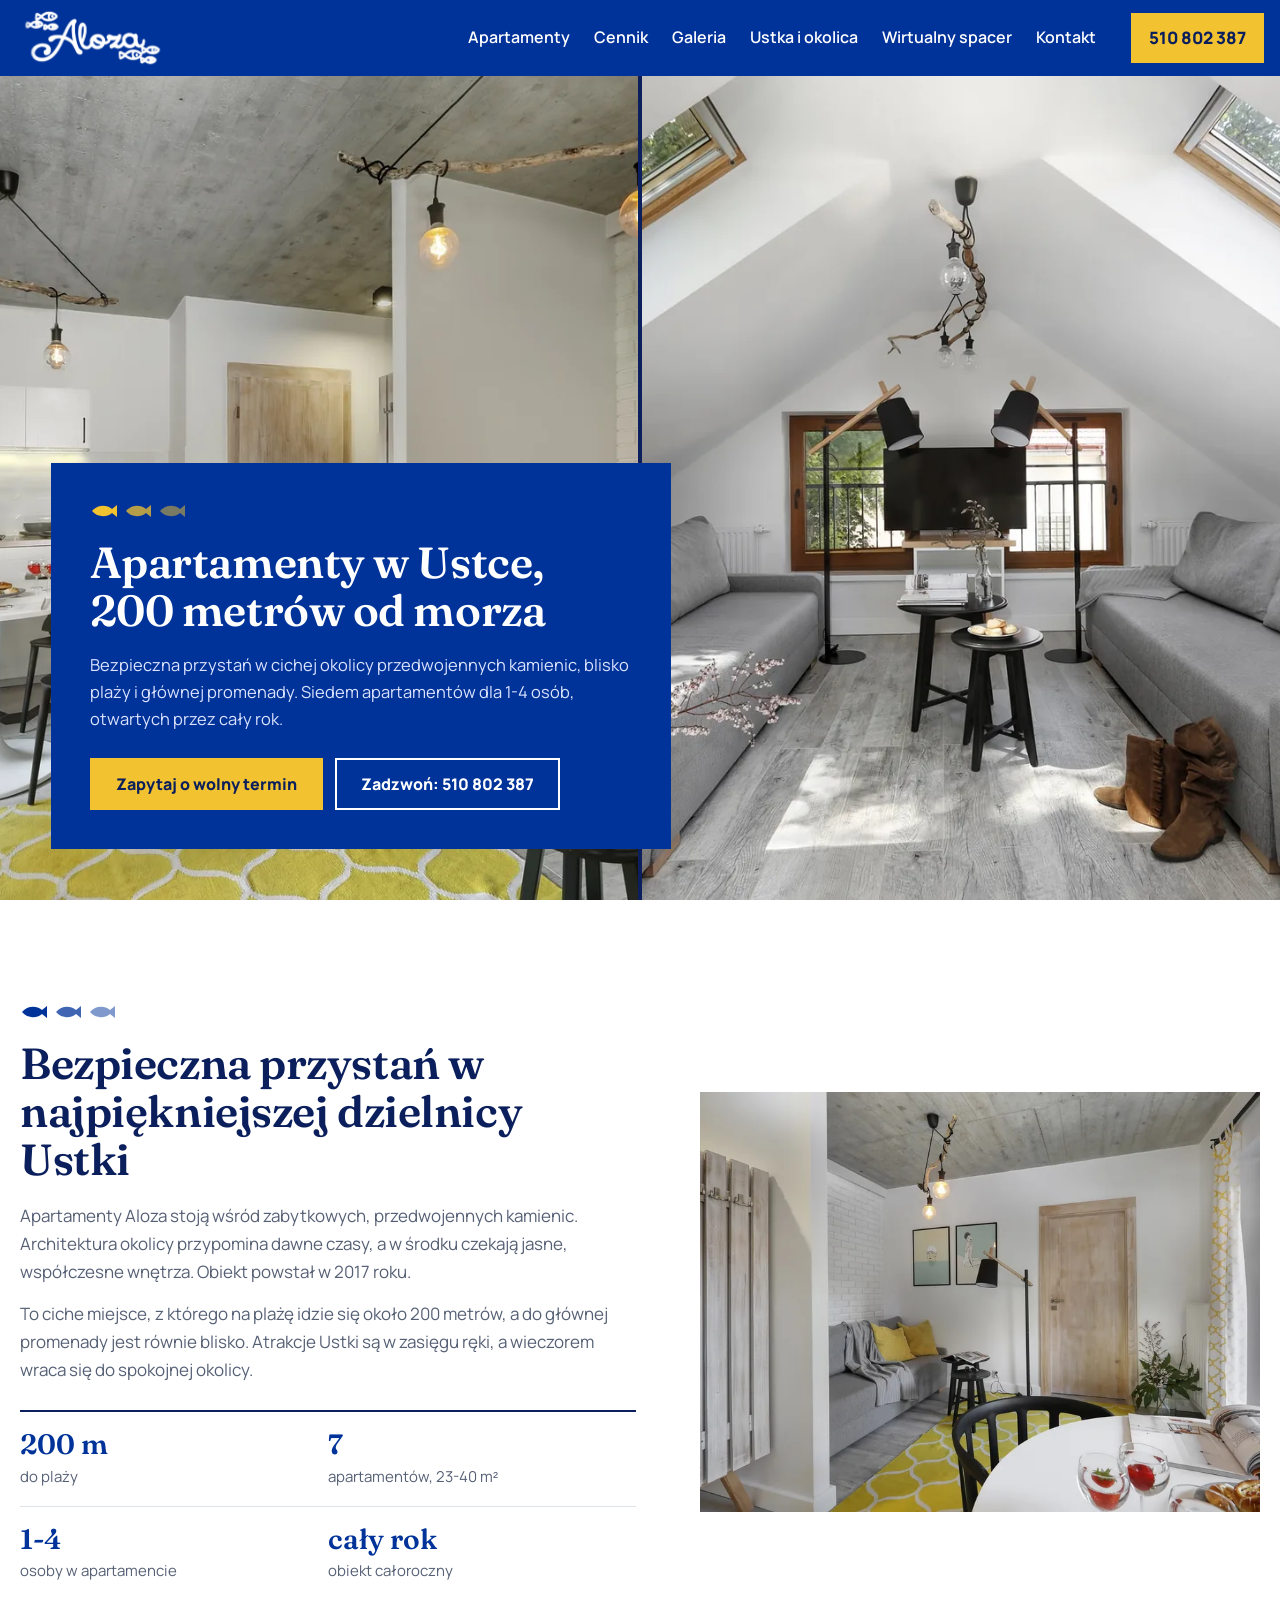
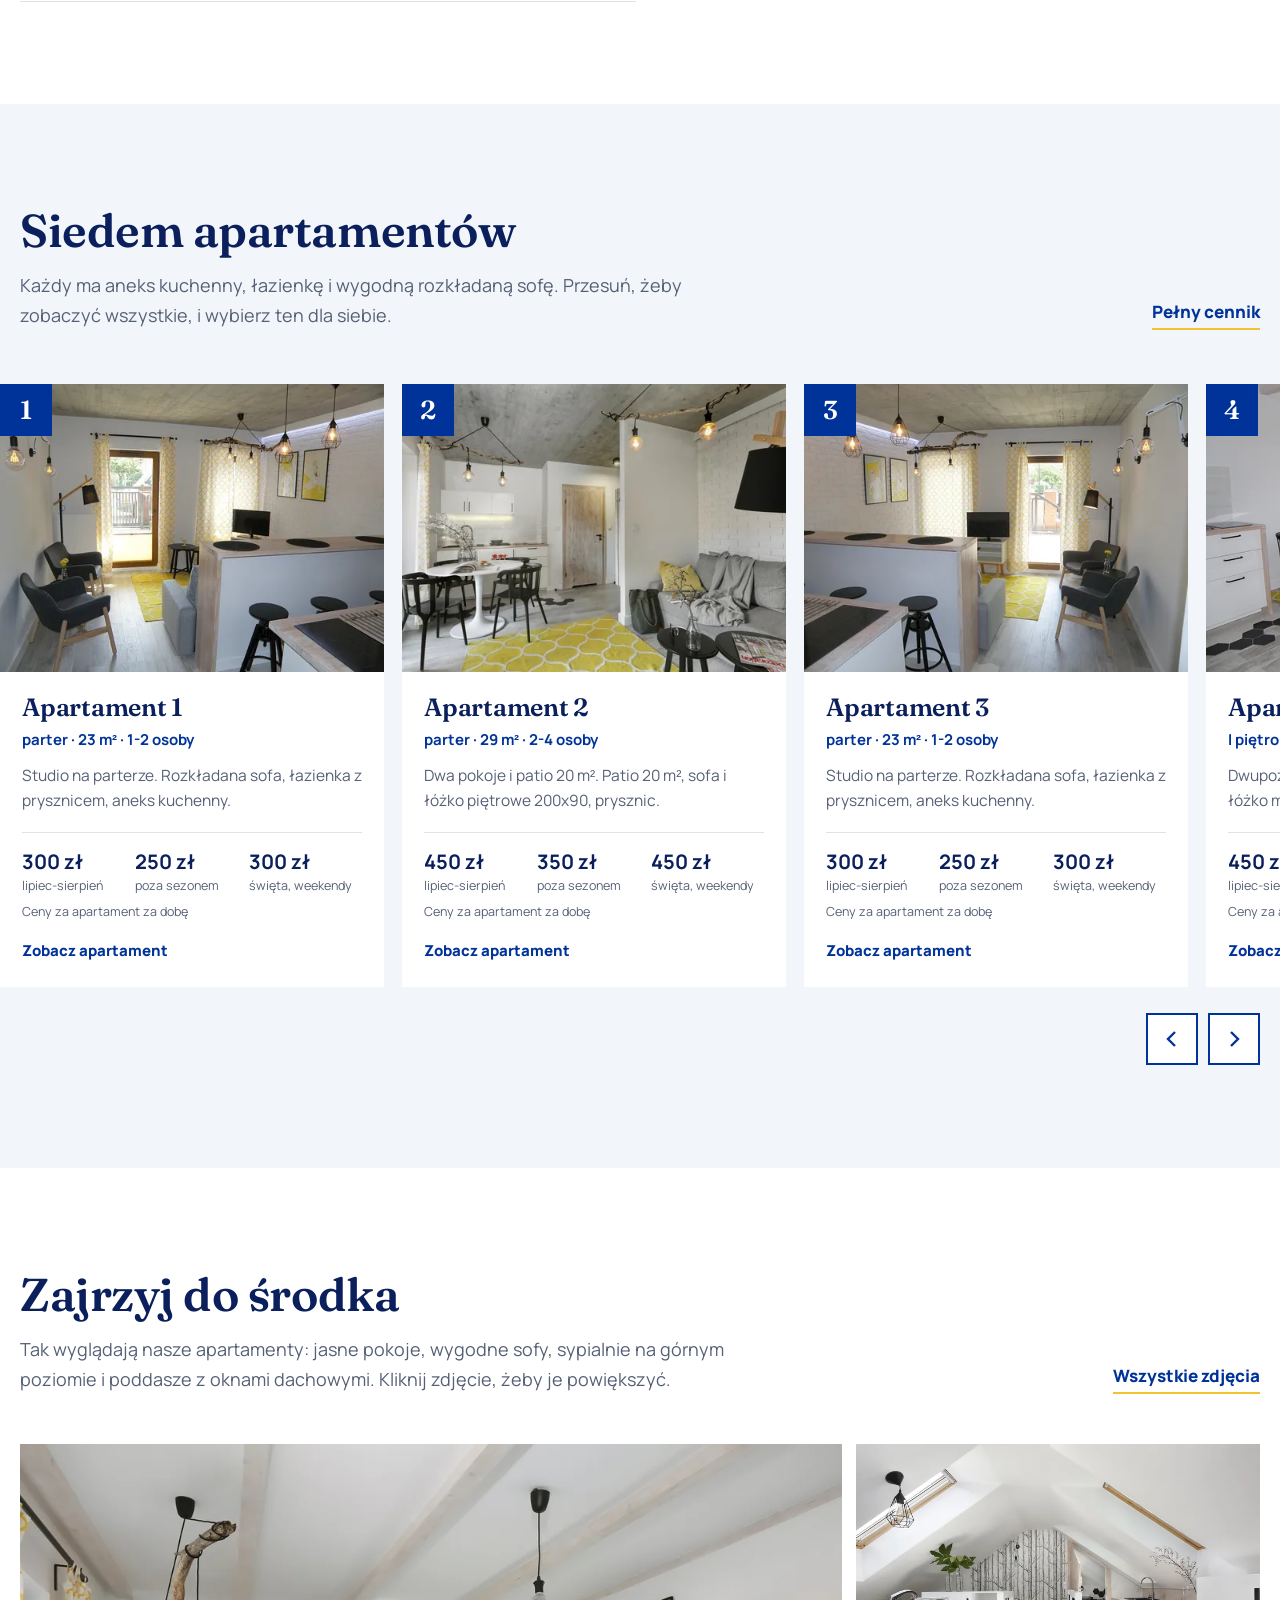
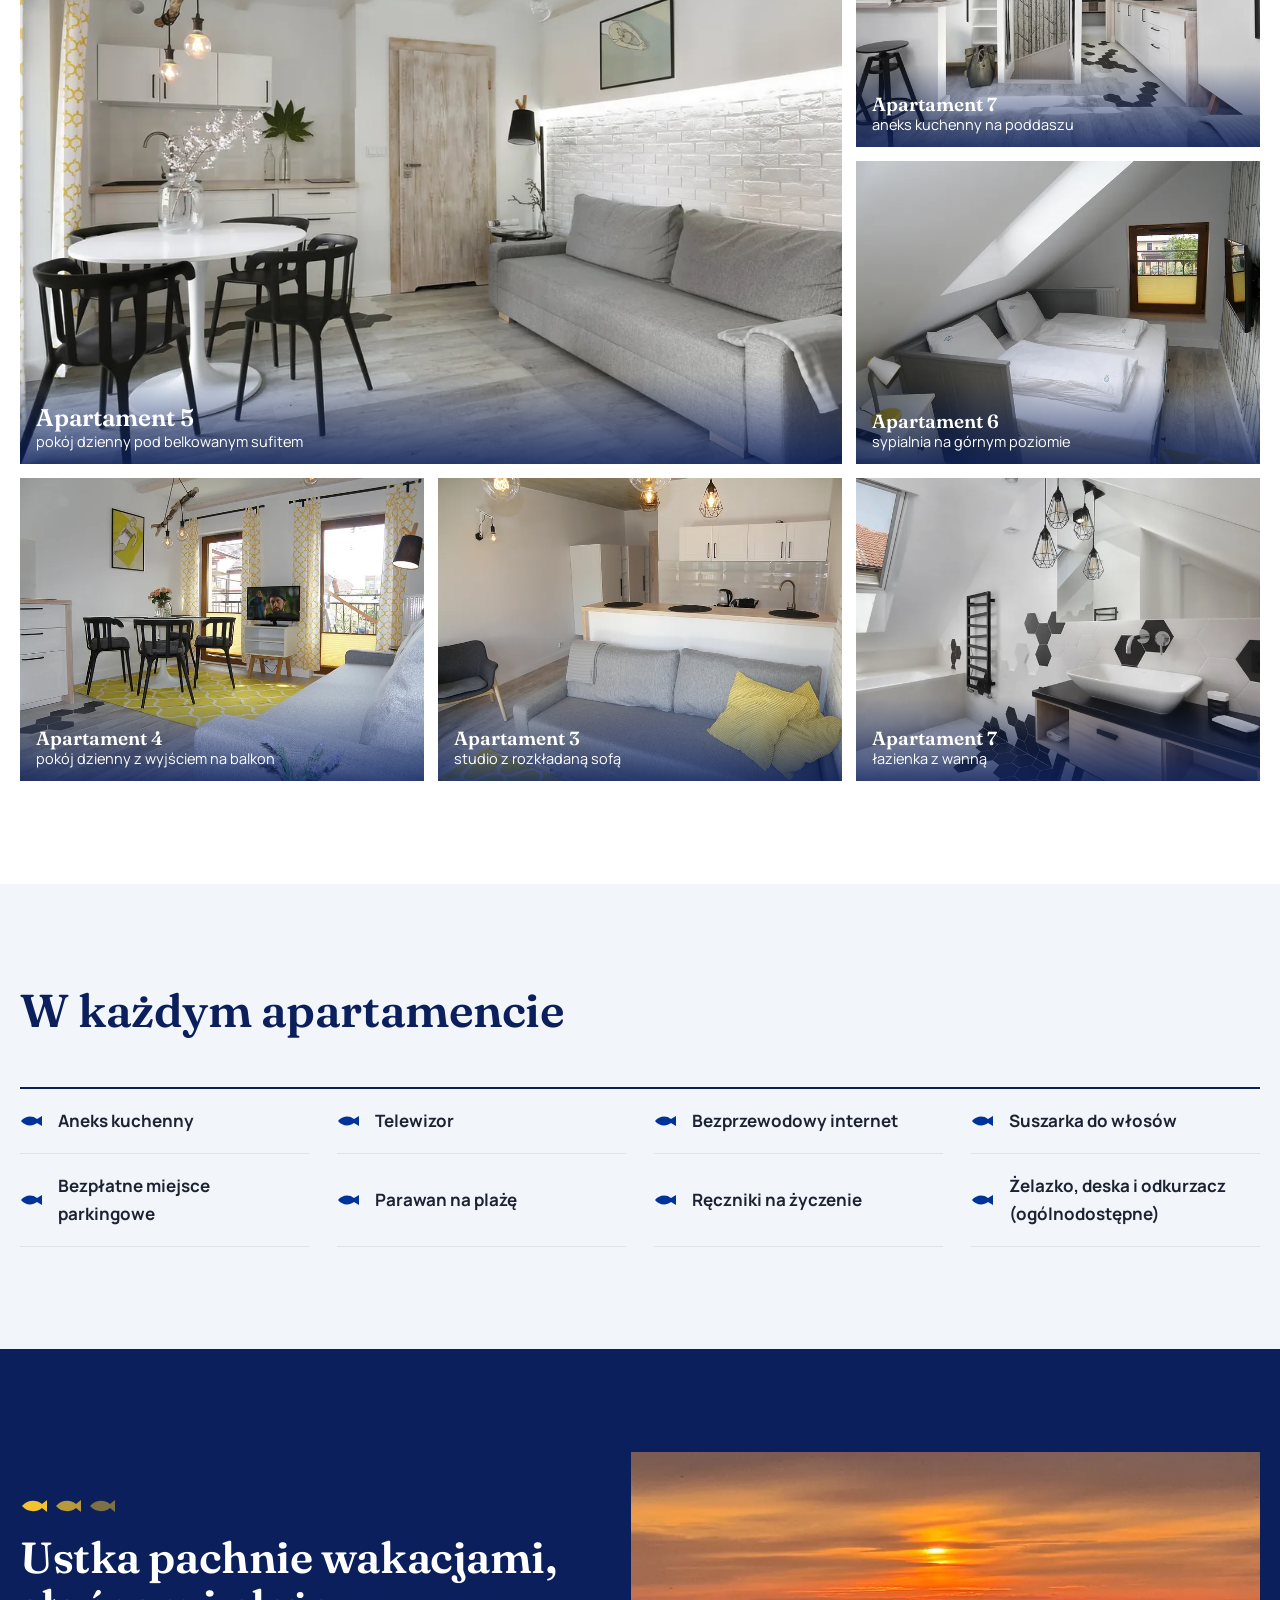
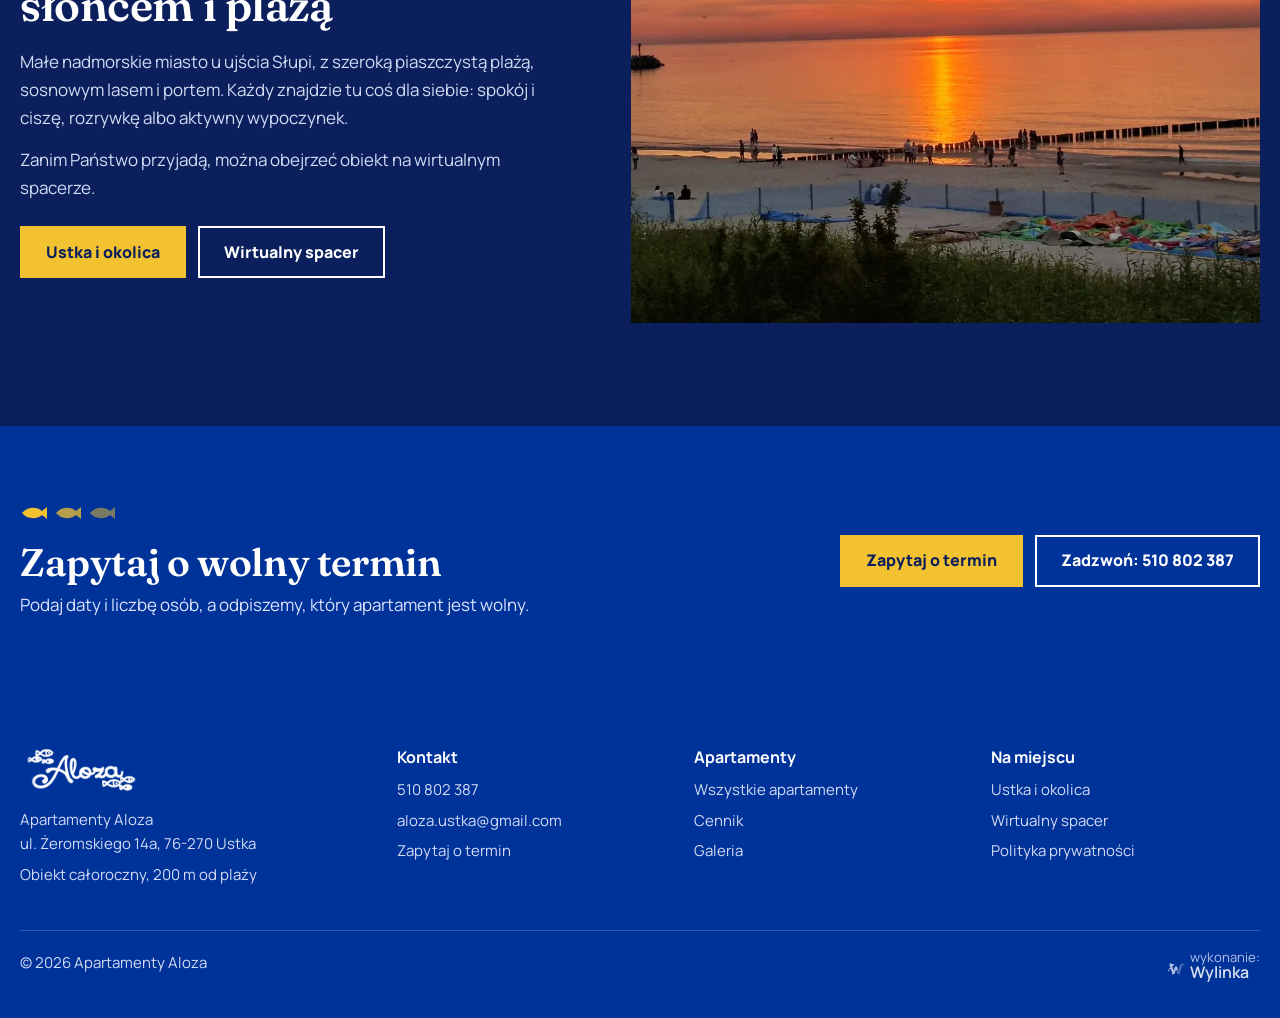
==== commit b1fae27f: "Zdjecia z sesji od klienta: apartamenty 2, 5 i 7, pierwszy ekran, mozaika wnetrz, grupa Wnetrza i de" ====
--- a/index.html
+++ b/index.html
@@ -17,11 +17,11 @@
 <meta name="theme-color" content="#003399">
 <link rel="preload" href="fonts/fraunces-rdzen.woff2" as="font" type="font/woff2" crossorigin>
 <link rel="preload" href="fonts/manrope-rdzen.woff2" as="font" type="font/woff2" crossorigin>
-<link rel="preload" as="image" href="img/hero1-1000.webp" imagesrcset="img/hero1-640.webp 640w, img/hero1-1000.webp 1000w, img/hero1-1400.webp 1400w, img/hero1-1901.webp 1901w" imagesizes="(max-width: 900px) 100vw, 50vw">
+<link rel="preload" as="image" href="img/hero1-1000.webp" imagesrcset="img/hero1-640.webp 640w, img/hero1-1000.webp 1000w, img/hero1-1400.webp 1400w, img/hero1-1920.webp 1920w" imagesizes="(max-width: 900px) 100vw, max(50vw, 1290px)">
 <link rel="stylesheet" href="css/styl.css">
 <link rel="icon" href="data:image/svg+xml,%3Csvg xmlns='http://www.w3.org/2000/svg' viewBox='0 0 64 64'%3E%3Crect width='64' height='64' rx='14' fill='%23003399'/%3E%3Cpath d='M12 32c8-11 24-13 34-3l8-6v18l-8-6c-10 10-26 8-34-3z' fill='%23F2C230'/%3E%3Ccircle cx='22' cy='31' r='2.5' fill='%23003399'/%3E%3C/svg%3E">
 <script src="js/strona.js" defer></script>
-<script type="application/ld+json">{"@context":"https://schema.org","@type":"LodgingBusiness","@id":"https://aloza.com.pl/#obiekt","name":"Apartamenty Aloza","description":"Siedem apartamentów dla 1-4 osób w Ustce, 200 m od plaży. Obiekt całoroczny.","url":"https://aloza.com.pl/","telephone":"+48 510 802 387","email":"aloza.ustka@gmail.com","image":"https://aloza.com.pl/img/hero1-1901.webp","logo":"https://aloza.com.pl/img/logo.png","priceRange":"250-450 zł","address":{"@type":"PostalAddress","streetAddress":"ul. Żeromskiego 14a","postalCode":"76-270","addressLocality":"Ustka","addressCountry":"PL"},"amenityFeature":[{"@type":"LocationFeatureSpecification","name":"Bezpłatny parking","value":true},{"@type":"LocationFeatureSpecification","name":"Bezprzewodowy internet","value":true},{"@type":"LocationFeatureSpecification","name":"Aneks kuchenny","value":true},{"@type":"LocationFeatureSpecification","name":"Parawan na plażę","value":true}],"numberOfRooms":7}</script>
+<script type="application/ld+json">{"@context":"https://schema.org","@type":"LodgingBusiness","@id":"https://aloza.com.pl/#obiekt","name":"Apartamenty Aloza","description":"Siedem apartamentów dla 1-4 osób w Ustce, 200 m od plaży. Obiekt całoroczny.","url":"https://aloza.com.pl/","telephone":"+48 510 802 387","email":"aloza.ustka@gmail.com","image":"https://aloza.com.pl/img/hero1-1920.webp","logo":"https://aloza.com.pl/img/logo.png","priceRange":"250-450 zł","address":{"@type":"PostalAddress","streetAddress":"ul. Żeromskiego 14a","postalCode":"76-270","addressLocality":"Ustka","addressCountry":"PL"},"amenityFeature":[{"@type":"LocationFeatureSpecification","name":"Bezpłatny parking","value":true},{"@type":"LocationFeatureSpecification","name":"Bezprzewodowy internet","value":true},{"@type":"LocationFeatureSpecification","name":"Aneks kuchenny","value":true},{"@type":"LocationFeatureSpecification","name":"Parawan na plażę","value":true}],"numberOfRooms":7}</script>
 </head>
 <body>
 <a class="skip" href="#tresc">Przejdź do treści</a>
@@ -37,8 +37,8 @@
 </header>
 <main id="tresc">
 <div class="hero">
- <figure class="f1"><img src="img/hero1-1000.webp" srcset="img/hero1-640.webp 640w, img/hero1-1000.webp 1000w, img/hero1-1400.webp 1400w, img/hero1-1901.webp 1901w" sizes="(max-width: 900px) 100vw, 50vw" width="1901" height="857" alt="Jasny apartament z aneksem kuchennym i stołem" fetchpriority="high"></figure>
- <figure class="f2"><img src="img/hero2-1000.webp" srcset="img/hero2-640.webp 640w, img/hero2-1000.webp 1000w, img/hero2-1400.webp 1400w, img/hero2-1901.webp 1901w" sizes="50vw" width="1901" height="857" alt="Dwupoziomowy apartament ze schodami i sofą"></figure>
+ <figure class="f1"><img src="img/hero1-1000.webp" srcset="img/hero1-640.webp 640w, img/hero1-1000.webp 1000w, img/hero1-1400.webp 1400w, img/hero1-1920.webp 1920w" sizes="(max-width: 900px) 100vw, max(50vw, 1290px)" width="1920" height="1280" alt="Jasny apartament z aneksem kuchennym, okrągłym stołem i sofą" fetchpriority="high"></figure>
+ <figure class="f2"><img src="img/hero2-1000.webp" srcset="img/hero2-640.webp 640w, img/hero2-1000.webp 1000w, img/hero2-1400.webp 1400w, img/hero2-1920.webp 1920w" sizes="max(50vw, 1290px)" width="1920" height="1280" alt="Apartament na poddaszu z dwiema sofami i oknami dachowymi"></figure>
  <div class="hpanel">
   <svg class="lawica" viewBox="0 0 96 20" aria-hidden="true" fill="currentColor"><path d="M2 10c5-6 14-7 20-2l5-4v12l-5-4c-6 5-15 4-20-2z"/><path d="M36 10c5-6 14-7 20-2l5-4v12l-5-4c-6 5-15 4-20-2z" opacity=".75"/><path d="M70 10c5-6 14-7 20-2l5-4v12l-5-4c-6 5-15 4-20-2z" opacity=".5"/></svg>
   <h1>Apartamenty w Ustce, 200 metrów od morza</h1>
@@ -65,7 +65,7 @@
     <div><b>cały rok</b><span>obiekt całoroczny</span></div>
    </div>
   </div>
-  <figure><img src="img/g03-1-1000.webp" srcset="img/g03-1-480.webp 480w, img/g03-1-800.webp 800w, img/g03-1-1000.webp 1000w" sizes="(max-width: 900px) 100vw, 560px" width="1000" height="750" alt="Pokój dzienny z sofą i fotelami w apartamencie" loading="lazy"></figure>
+  <figure><img src="img/g03-1-1000.webp" srcset="img/g03-1-480.webp 480w, img/g03-1-800.webp 800w, img/g03-1-1000.webp 1000w, img/g03-1-1400.webp 1400w" sizes="(max-width: 900px) 100vw, 560px" width="1000" height="750" alt="Sofa z żółtymi poduszkami i grafiki na ścianie w apartamencie" loading="lazy"></figure>
  </div>
 </section>
 
@@ -83,7 +83,7 @@
 <section class="wnetrza">
  <div class="wrap">
   <div class="sek-h z-linkiem"><div><h2>Zajrzyj do środka</h2><p>Tak wyglądają nasze apartamenty: jasne pokoje, wygodne sofy, sypialnie na górnym poziomie i poddasze z oknami dachowymi. Kliknij zdjęcie, żeby je powiększyć.</p></div><a class="lnk" href="galeria.html">Wszystkie zdjęcia</a></div>
-  <div class="mozaika" data-grupa><figure tabindex="0"><img src="img/ap/a4-2-800.webp" srcset="img/ap/a4-2-480.webp 480w, img/ap/a4-2-800.webp 800w, img/ap/a4-2-1000.webp 1000w" sizes="(max-width: 700px) 100vw, 820px" width="1000" height="750" alt="Stół, telewizor i drzwi balkonowe" data-duze="img/ap/a4-2-1000.webp" loading="lazy"><figcaption><b>Apartament 4</b> pokój dzienny z wyjściem na balkon</figcaption></figure><figure tabindex="0"><img src="img/ap/a6-5-800.webp" srcset="img/ap/a6-5-480.webp 480w, img/ap/a6-5-800.webp 800w, img/ap/a6-5-1000.webp 1000w" sizes="(max-width: 700px) 50vw, 410px" width="1000" height="750" alt="Sypialnia na górnym poziomie" data-duze="img/ap/a6-5-1000.webp" loading="lazy"><figcaption><b>Apartament 6</b> sypialnia na górnym poziomie</figcaption></figure><figure tabindex="0"><img src="img/ap/a7-2-800.webp" srcset="img/ap/a7-2-480.webp 480w, img/ap/a7-2-800.webp 800w, img/ap/a7-2-1000.webp 1000w" sizes="(max-width: 700px) 50vw, 410px" width="1000" height="750" alt="Sofa i stolik na poddaszu" data-duze="img/ap/a7-2-1000.webp" loading="lazy"><figcaption><b>Apartament 7</b> poddasze z oknami dachowymi</figcaption></figure><figure tabindex="0"><img src="img/ap/a3-2-800.webp" srcset="img/ap/a3-2-480.webp 480w, img/ap/a3-2-800.webp 800w, img/ap/a3-2-1000.webp 1000w" sizes="(max-width: 700px) 50vw, 410px" width="1000" height="750" alt="Rozkładana sofa z żółtymi poduszkami" data-duze="img/ap/a3-2-1000.webp" loading="lazy"><figcaption><b>Apartament 3</b> studio z rozkładaną sofą</figcaption></figure><figure tabindex="0"><img src="img/ap/a2-4-800.webp" srcset="img/ap/a2-4-480.webp 480w, img/ap/a2-4-800.webp 800w, img/ap/a2-4-1000.webp 1000w" sizes="(max-width: 700px) 50vw, 410px" width="1000" height="750" alt="Aneks kuchenny i stół przy oknie" data-duze="img/ap/a2-4-1000.webp" loading="lazy"><figcaption><b>Apartament 2</b> stół i aneks kuchenny</figcaption></figure><figure tabindex="0"><img src="img/ap/a7-6-800.webp" srcset="img/ap/a7-6-480.webp 480w, img/ap/a7-6-800.webp 800w, img/ap/a7-6-1000.webp 1000w" sizes="(max-width: 700px) 100vw, 410px" width="1000" height="750" alt="Łazienka z umywalką nablatową" data-duze="img/ap/a7-6-1000.webp" loading="lazy"><figcaption><b>Apartament 7</b> łazienka</figcaption></figure></div>
+  <div class="mozaika" data-grupa><figure tabindex="0"><img src="img/ap/a5-n1-800.webp" srcset="img/ap/a5-n1-480.webp 480w, img/ap/a5-n1-800.webp 800w, img/ap/a5-n1-1200.webp 1200w, img/ap/a5-n1-1600.webp 1600w, img/ap/a5-n1-1920.webp 1920w" sizes="(max-width: 700px) 100vw, 1000px" width="1920" height="1280" alt="Pokój dzienny z aneksem kuchennym, stołem i sofą pod belkowanym sufitem" data-duze="img/ap/a5-n1-1920.webp" loading="lazy"><figcaption><b>Apartament 5</b> pokój dzienny pod belkowanym sufitem</figcaption></figure><figure tabindex="0"><img src="img/ap/a7-n2-800.webp" srcset="img/ap/a7-n2-480.webp 480w, img/ap/a7-n2-800.webp 800w, img/ap/a7-n2-1200.webp 1200w, img/ap/a7-n2-1600.webp 1600w, img/ap/a7-n2-1920.webp 1920w" sizes="(max-width: 700px) 50vw, 560px" width="1920" height="1280" alt="Aneks kuchenny z hokerami i wejście na poddasze" data-duze="img/ap/a7-n2-1920.webp" loading="lazy"><figcaption><b>Apartament 7</b> aneks kuchenny na poddaszu</figcaption></figure><figure tabindex="0"><img src="img/ap/a6-5-800.webp" srcset="img/ap/a6-5-480.webp 480w, img/ap/a6-5-800.webp 800w, img/ap/a6-5-1000.webp 1000w" sizes="(max-width: 700px) 50vw, 560px" width="1000" height="750" alt="Sypialnia na górnym poziomie" data-duze="img/ap/a6-5-1000.webp" loading="lazy"><figcaption><b>Apartament 6</b> sypialnia na górnym poziomie</figcaption></figure><figure tabindex="0"><img src="img/ap/a4-2-800.webp" srcset="img/ap/a4-2-480.webp 480w, img/ap/a4-2-800.webp 800w, img/ap/a4-2-1000.webp 1000w" sizes="(max-width: 700px) 50vw, 560px" width="1000" height="750" alt="Stół, telewizor i drzwi balkonowe" data-duze="img/ap/a4-2-1000.webp" loading="lazy"><figcaption><b>Apartament 4</b> pokój dzienny z wyjściem na balkon</figcaption></figure><figure tabindex="0"><img src="img/ap/a3-2-800.webp" srcset="img/ap/a3-2-480.webp 480w, img/ap/a3-2-800.webp 800w, img/ap/a3-2-1000.webp 1000w" sizes="(max-width: 700px) 50vw, 560px" width="1000" height="750" alt="Rozkładana sofa z żółtymi poduszkami" data-duze="img/ap/a3-2-1000.webp" loading="lazy"><figcaption><b>Apartament 3</b> studio z rozkładaną sofą</figcaption></figure><figure tabindex="0"><img src="img/ap/a7-n3-800.webp" srcset="img/ap/a7-n3-480.webp 480w, img/ap/a7-n3-800.webp 800w, img/ap/a7-n3-1200.webp 1200w, img/ap/a7-n3-1600.webp 1600w, img/ap/a7-n3-1920.webp 1920w" sizes="(max-width: 700px) 100vw, 560px" width="1920" height="1280" alt="Łazienka z wanną i umywalką nablatową" data-duze="img/ap/a7-n3-1920.webp" loading="lazy"><figcaption><b>Apartament 7</b> łazienka z wanną</figcaption></figure></div>
  </div>
 </section>
 
--- a/css/styl.css
+++ b/css/styl.css
@@ -48,7 +48,7 @@
 .hero{position:relative;height:calc(100svh - var(--hh));min-height:580px;max-height:1100px;display:grid;grid-template-columns:1fr 1fr;gap:4px;background:var(--gr2)}
 .hero figure{margin:0;position:relative;overflow:hidden;height:100%;max-height:857px}
 .hero figure img{position:absolute;inset:0;width:100%;height:100%;object-fit:cover}
-.hero .f2 img{object-position:30% 50%}
+.hero .f2 img{object-position:50% 50%}
 .hpanel{position:absolute;left:clamp(20px,4vw,72px);bottom:clamp(20px,4vw,64px);width:min(620px,calc(100% - 40px));background:var(--gr);color:#fff;padding:clamp(26px,3vw,48px)}
 .hpanel .lawica{color:var(--zo)}
 .hpanel h1{color:#fff;font-size:clamp(34px,3.4vw,60px);margin-bottom:16px}
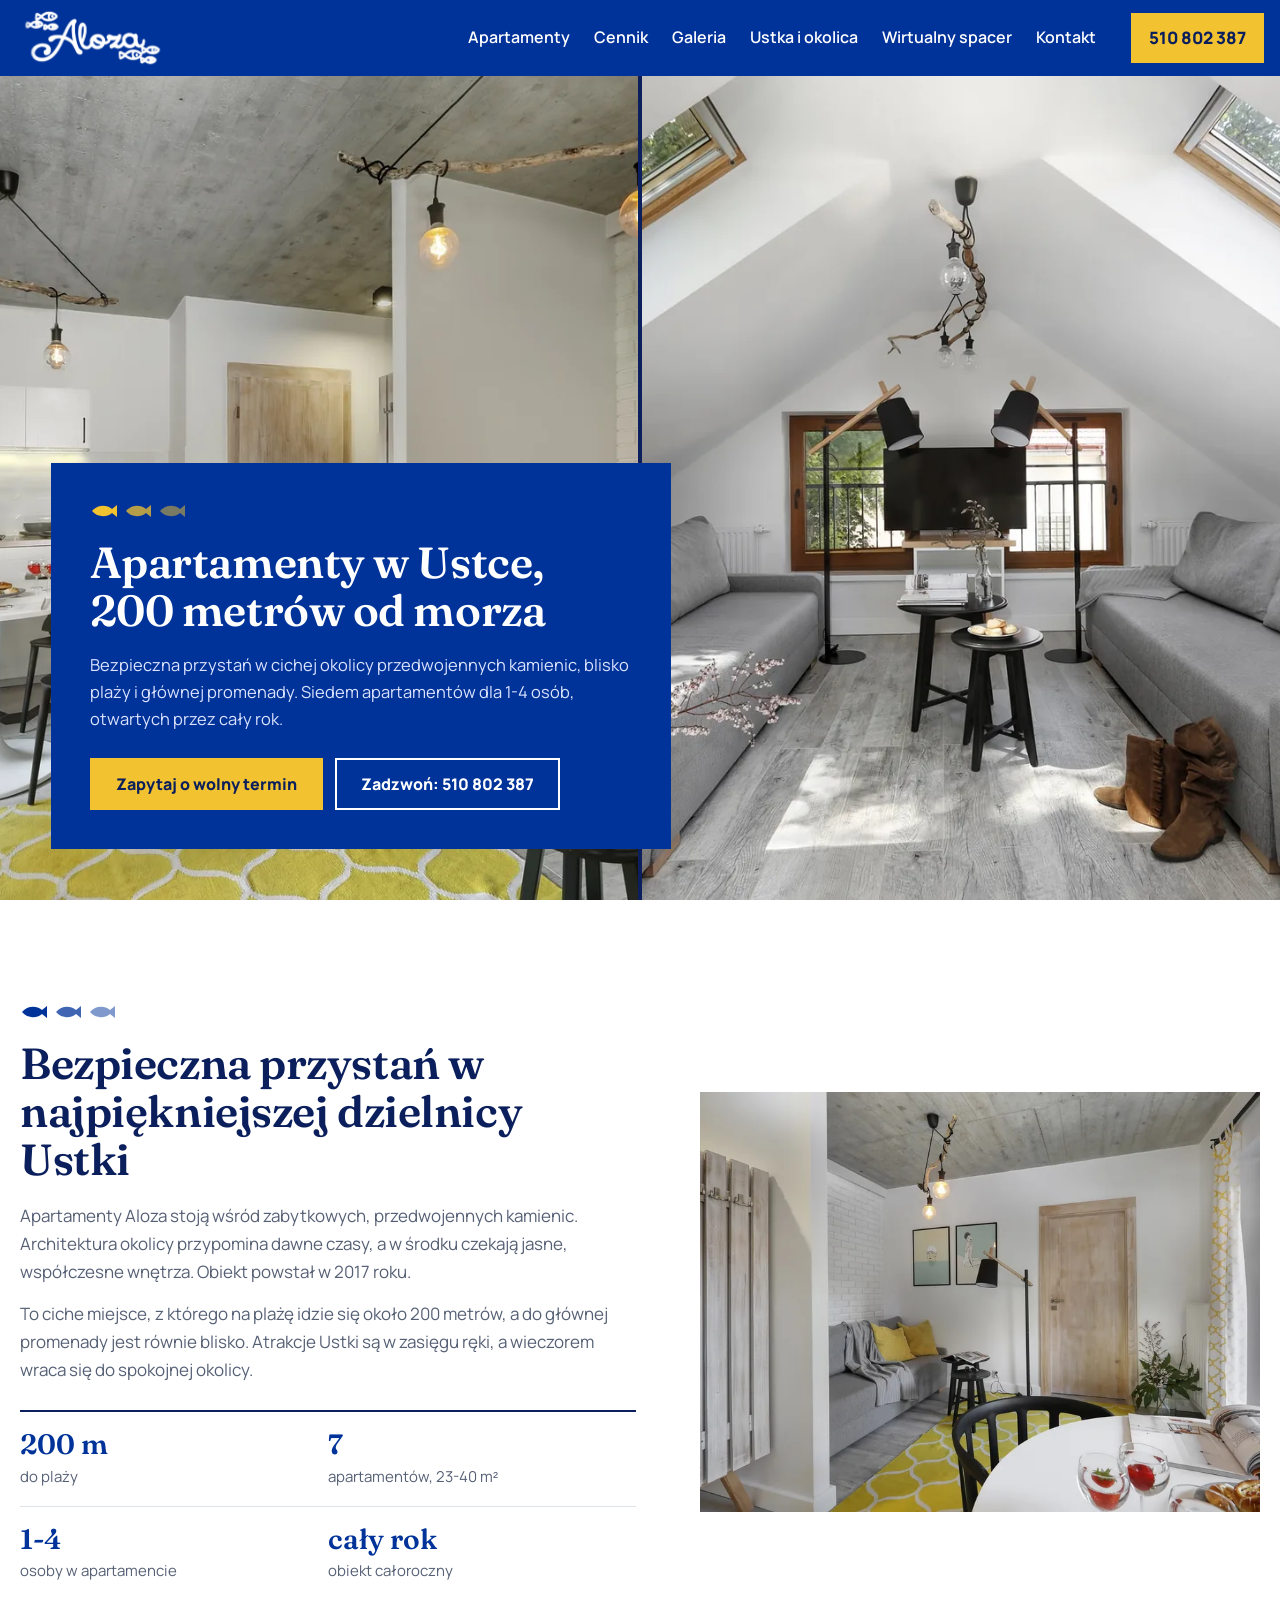
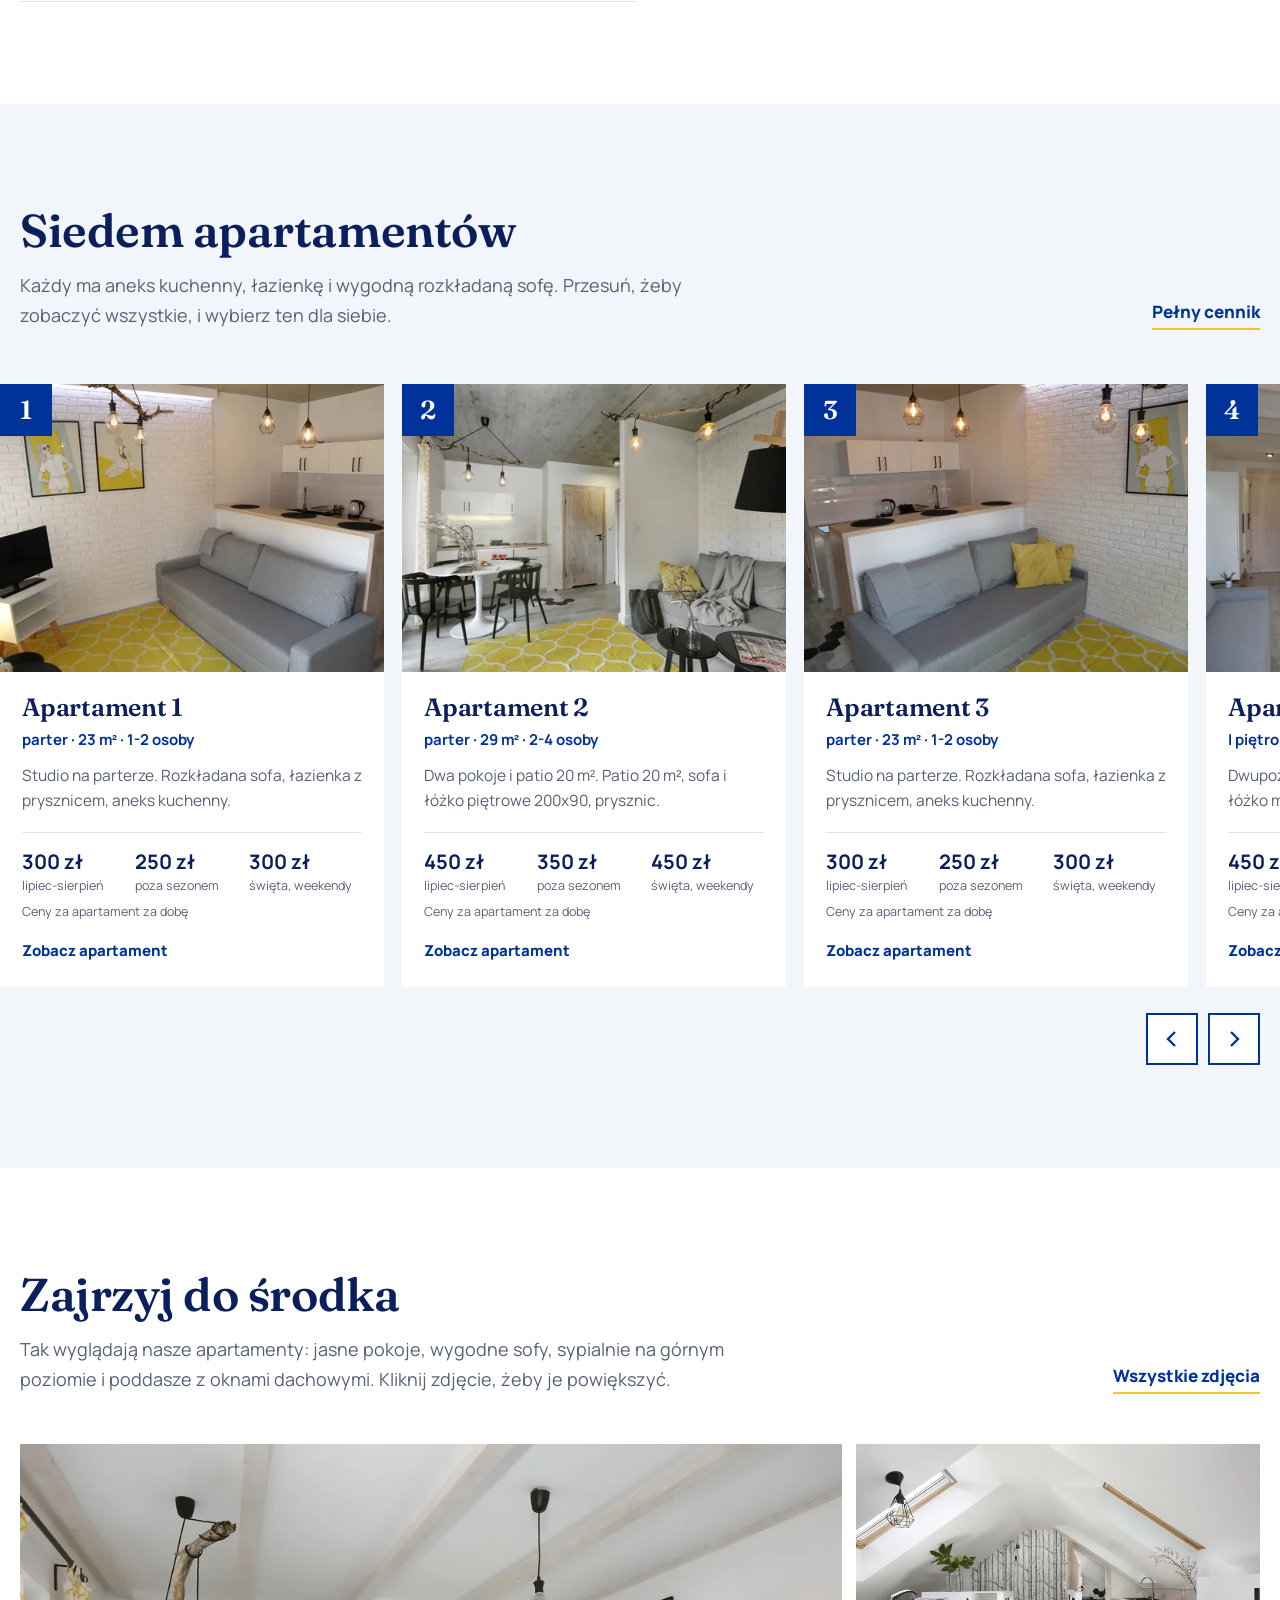
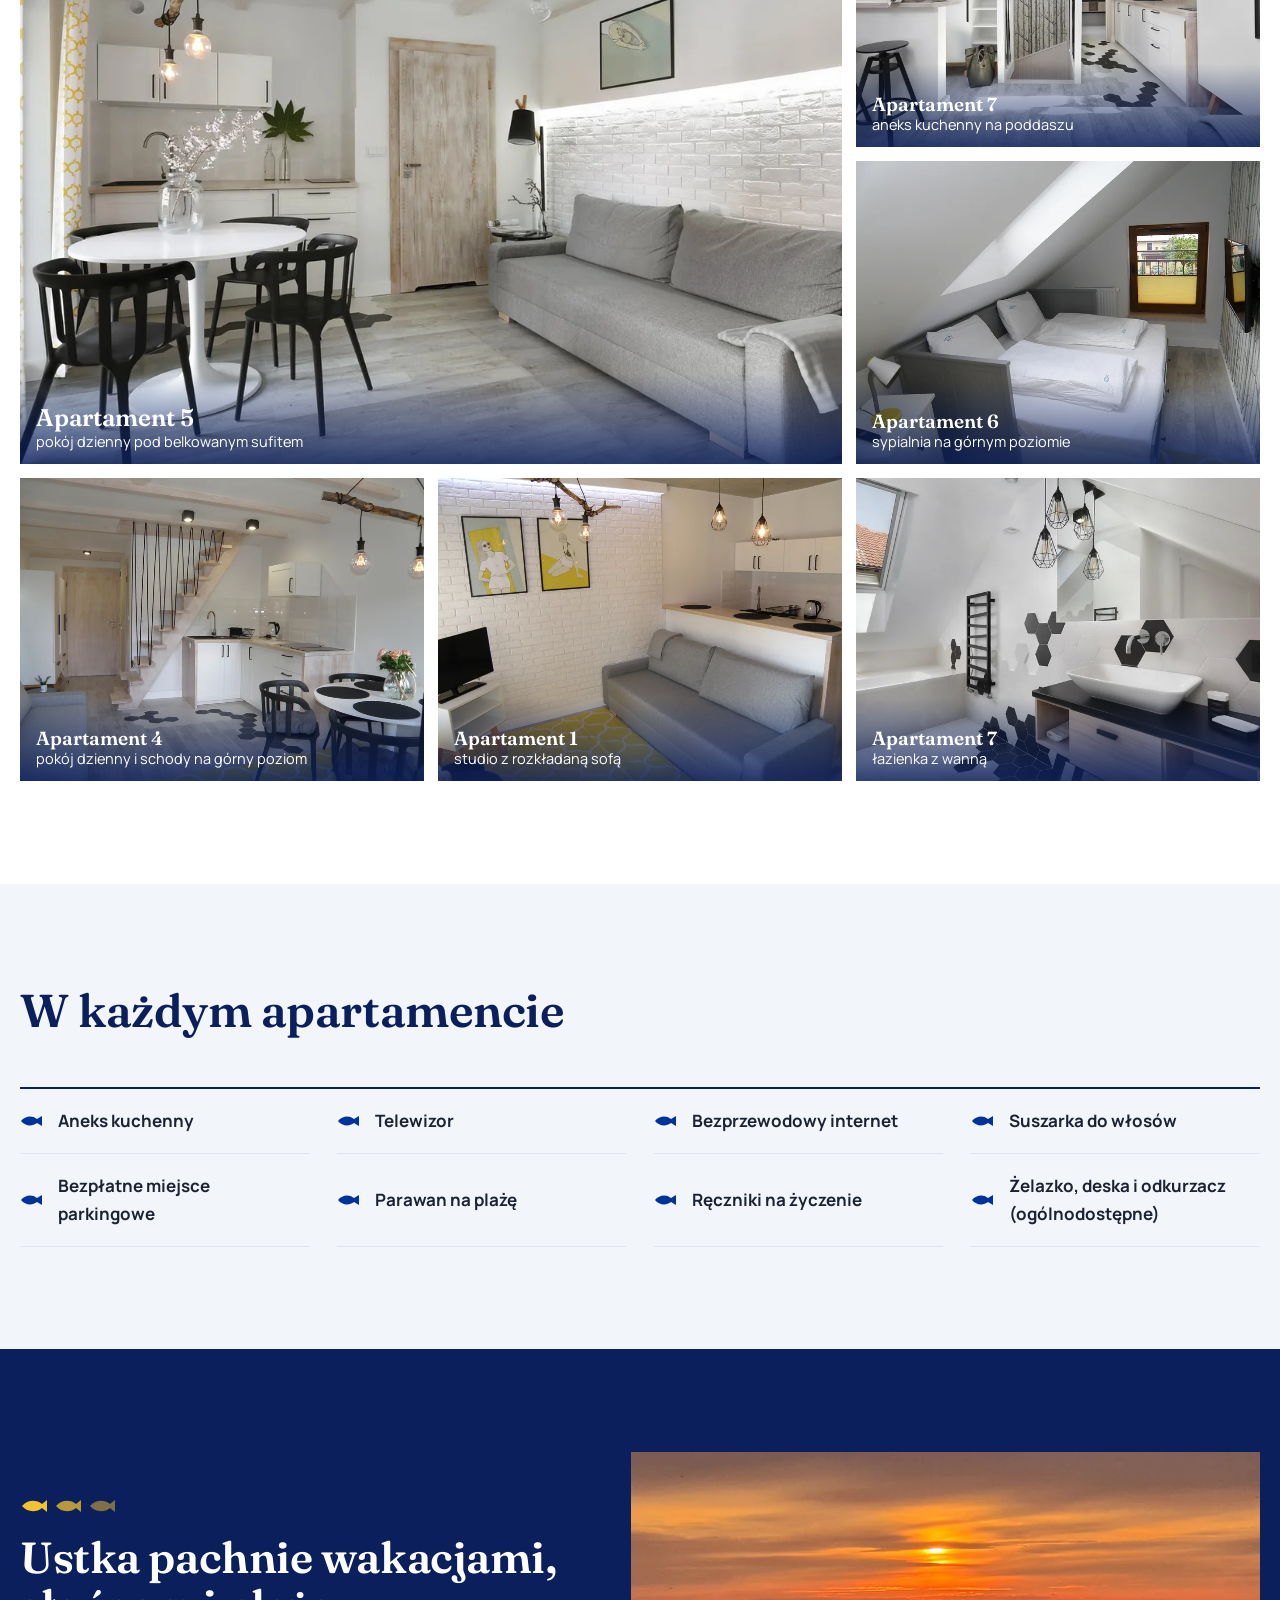
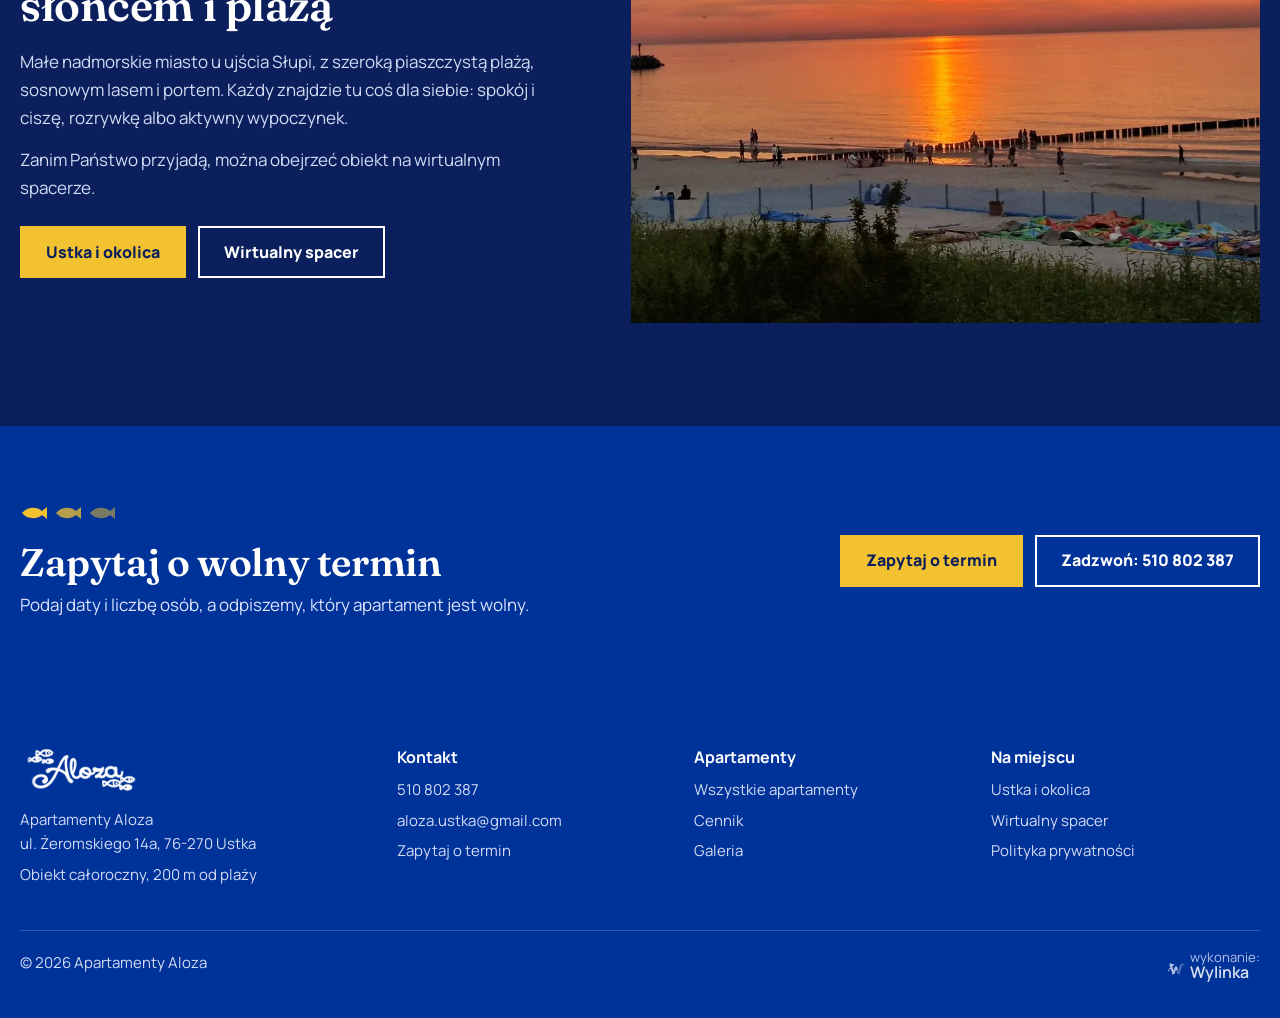
==== commit 2a22dbaa: "Zdjecia od klienta w wyzszej rozdzielczosci: apartamenty 1, 3, 4 i 6, karty i mozaika" ====
--- a/index.html
+++ b/index.html
@@ -83,7 +83,7 @@
 <section class="wnetrza">
  <div class="wrap">
   <div class="sek-h z-linkiem"><div><h2>Zajrzyj do środka</h2><p>Tak wyglądają nasze apartamenty: jasne pokoje, wygodne sofy, sypialnie na górnym poziomie i poddasze z oknami dachowymi. Kliknij zdjęcie, żeby je powiększyć.</p></div><a class="lnk" href="galeria.html">Wszystkie zdjęcia</a></div>
-  <div class="mozaika" data-grupa><figure tabindex="0"><img src="img/ap/a5-n1-800.webp" srcset="img/ap/a5-n1-480.webp 480w, img/ap/a5-n1-800.webp 800w, img/ap/a5-n1-1200.webp 1200w, img/ap/a5-n1-1600.webp 1600w, img/ap/a5-n1-1920.webp 1920w" sizes="(max-width: 700px) 100vw, 1000px" width="1920" height="1280" alt="Pokój dzienny z aneksem kuchennym, stołem i sofą pod belkowanym sufitem" data-duze="img/ap/a5-n1-1920.webp" loading="lazy"><figcaption><b>Apartament 5</b> pokój dzienny pod belkowanym sufitem</figcaption></figure><figure tabindex="0"><img src="img/ap/a7-n2-800.webp" srcset="img/ap/a7-n2-480.webp 480w, img/ap/a7-n2-800.webp 800w, img/ap/a7-n2-1200.webp 1200w, img/ap/a7-n2-1600.webp 1600w, img/ap/a7-n2-1920.webp 1920w" sizes="(max-width: 700px) 50vw, 560px" width="1920" height="1280" alt="Aneks kuchenny z hokerami i wejście na poddasze" data-duze="img/ap/a7-n2-1920.webp" loading="lazy"><figcaption><b>Apartament 7</b> aneks kuchenny na poddaszu</figcaption></figure><figure tabindex="0"><img src="img/ap/a6-5-800.webp" srcset="img/ap/a6-5-480.webp 480w, img/ap/a6-5-800.webp 800w, img/ap/a6-5-1000.webp 1000w" sizes="(max-width: 700px) 50vw, 560px" width="1000" height="750" alt="Sypialnia na górnym poziomie" data-duze="img/ap/a6-5-1000.webp" loading="lazy"><figcaption><b>Apartament 6</b> sypialnia na górnym poziomie</figcaption></figure><figure tabindex="0"><img src="img/ap/a4-2-800.webp" srcset="img/ap/a4-2-480.webp 480w, img/ap/a4-2-800.webp 800w, img/ap/a4-2-1000.webp 1000w" sizes="(max-width: 700px) 50vw, 560px" width="1000" height="750" alt="Stół, telewizor i drzwi balkonowe" data-duze="img/ap/a4-2-1000.webp" loading="lazy"><figcaption><b>Apartament 4</b> pokój dzienny z wyjściem na balkon</figcaption></figure><figure tabindex="0"><img src="img/ap/a3-2-800.webp" srcset="img/ap/a3-2-480.webp 480w, img/ap/a3-2-800.webp 800w, img/ap/a3-2-1000.webp 1000w" sizes="(max-width: 700px) 50vw, 560px" width="1000" height="750" alt="Rozkładana sofa z żółtymi poduszkami" data-duze="img/ap/a3-2-1000.webp" loading="lazy"><figcaption><b>Apartament 3</b> studio z rozkładaną sofą</figcaption></figure><figure tabindex="0"><img src="img/ap/a7-n3-800.webp" srcset="img/ap/a7-n3-480.webp 480w, img/ap/a7-n3-800.webp 800w, img/ap/a7-n3-1200.webp 1200w, img/ap/a7-n3-1600.webp 1600w, img/ap/a7-n3-1920.webp 1920w" sizes="(max-width: 700px) 100vw, 560px" width="1920" height="1280" alt="Łazienka z wanną i umywalką nablatową" data-duze="img/ap/a7-n3-1920.webp" loading="lazy"><figcaption><b>Apartament 7</b> łazienka z wanną</figcaption></figure></div>
+  <div class="mozaika" data-grupa><figure tabindex="0"><img src="img/ap/a5-n1-800.webp" srcset="img/ap/a5-n1-480.webp 480w, img/ap/a5-n1-800.webp 800w, img/ap/a5-n1-1200.webp 1200w, img/ap/a5-n1-1600.webp 1600w, img/ap/a5-n1-1920.webp 1920w" sizes="(max-width: 700px) 100vw, 1000px" width="1920" height="1280" alt="Pokój dzienny z aneksem kuchennym, stołem i sofą pod belkowanym sufitem" data-duze="img/ap/a5-n1-1920.webp" loading="lazy"><figcaption><b>Apartament 5</b> pokój dzienny pod belkowanym sufitem</figcaption></figure><figure tabindex="0"><img src="img/ap/a7-n2-800.webp" srcset="img/ap/a7-n2-480.webp 480w, img/ap/a7-n2-800.webp 800w, img/ap/a7-n2-1200.webp 1200w, img/ap/a7-n2-1600.webp 1600w, img/ap/a7-n2-1920.webp 1920w" sizes="(max-width: 700px) 50vw, 560px" width="1920" height="1280" alt="Aneks kuchenny z hokerami i wejście na poddasze" data-duze="img/ap/a7-n2-1920.webp" loading="lazy"><figcaption><b>Apartament 7</b> aneks kuchenny na poddaszu</figcaption></figure><figure tabindex="0"><img src="img/ap/a6-5-800.webp" srcset="img/ap/a6-5-480.webp 480w, img/ap/a6-5-800.webp 800w, img/ap/a6-5-1000.webp 1000w" sizes="(max-width: 700px) 50vw, 560px" width="1000" height="750" alt="Sypialnia na górnym poziomie" data-duze="img/ap/a6-5-1000.webp" loading="lazy"><figcaption><b>Apartament 6</b> sypialnia na górnym poziomie</figcaption></figure><figure tabindex="0"><img src="img/ap/a4-n1-800.webp" srcset="img/ap/a4-n1-480.webp 480w, img/ap/a4-n1-800.webp 800w, img/ap/a4-n1-1200.webp 1200w, img/ap/a4-n1-1600.webp 1600w, img/ap/a4-n1-1920.webp 1920w, img/ap/a4-n1-2400.webp 2400w" sizes="(max-width: 700px) 50vw, 560px" width="2400" height="1800" alt="Pokój dzienny z aneksem kuchennym, stołem i schodami na górny poziom" data-duze="img/ap/a4-n1-2400.webp" loading="lazy"><figcaption><b>Apartament 4</b> pokój dzienny i schody na górny poziom</figcaption></figure><figure tabindex="0"><img src="img/ap/a1-n1-800.webp" srcset="img/ap/a1-n1-480.webp 480w, img/ap/a1-n1-800.webp 800w, img/ap/a1-n1-1200.webp 1200w, img/ap/a1-n1-1600.webp 1600w, img/ap/a1-n1-1920.webp 1920w, img/ap/a1-n1-2400.webp 2400w" sizes="(max-width: 700px) 50vw, 560px" width="2400" height="1800" alt="Pokój z rozkładaną sofą, telewizorem i blatem barowym przy ścianie z białej cegły" data-duze="img/ap/a1-n1-2400.webp" loading="lazy"><figcaption><b>Apartament 1</b> studio z rozkładaną sofą</figcaption></figure><figure tabindex="0"><img src="img/ap/a7-n3-800.webp" srcset="img/ap/a7-n3-480.webp 480w, img/ap/a7-n3-800.webp 800w, img/ap/a7-n3-1200.webp 1200w, img/ap/a7-n3-1600.webp 1600w, img/ap/a7-n3-1920.webp 1920w" sizes="(max-width: 700px) 100vw, 560px" width="1920" height="1280" alt="Łazienka z wanną i umywalką nablatową" data-duze="img/ap/a7-n3-1920.webp" loading="lazy"><figcaption><b>Apartament 7</b> łazienka z wanną</figcaption></figure></div>
  </div>
 </section>
 
